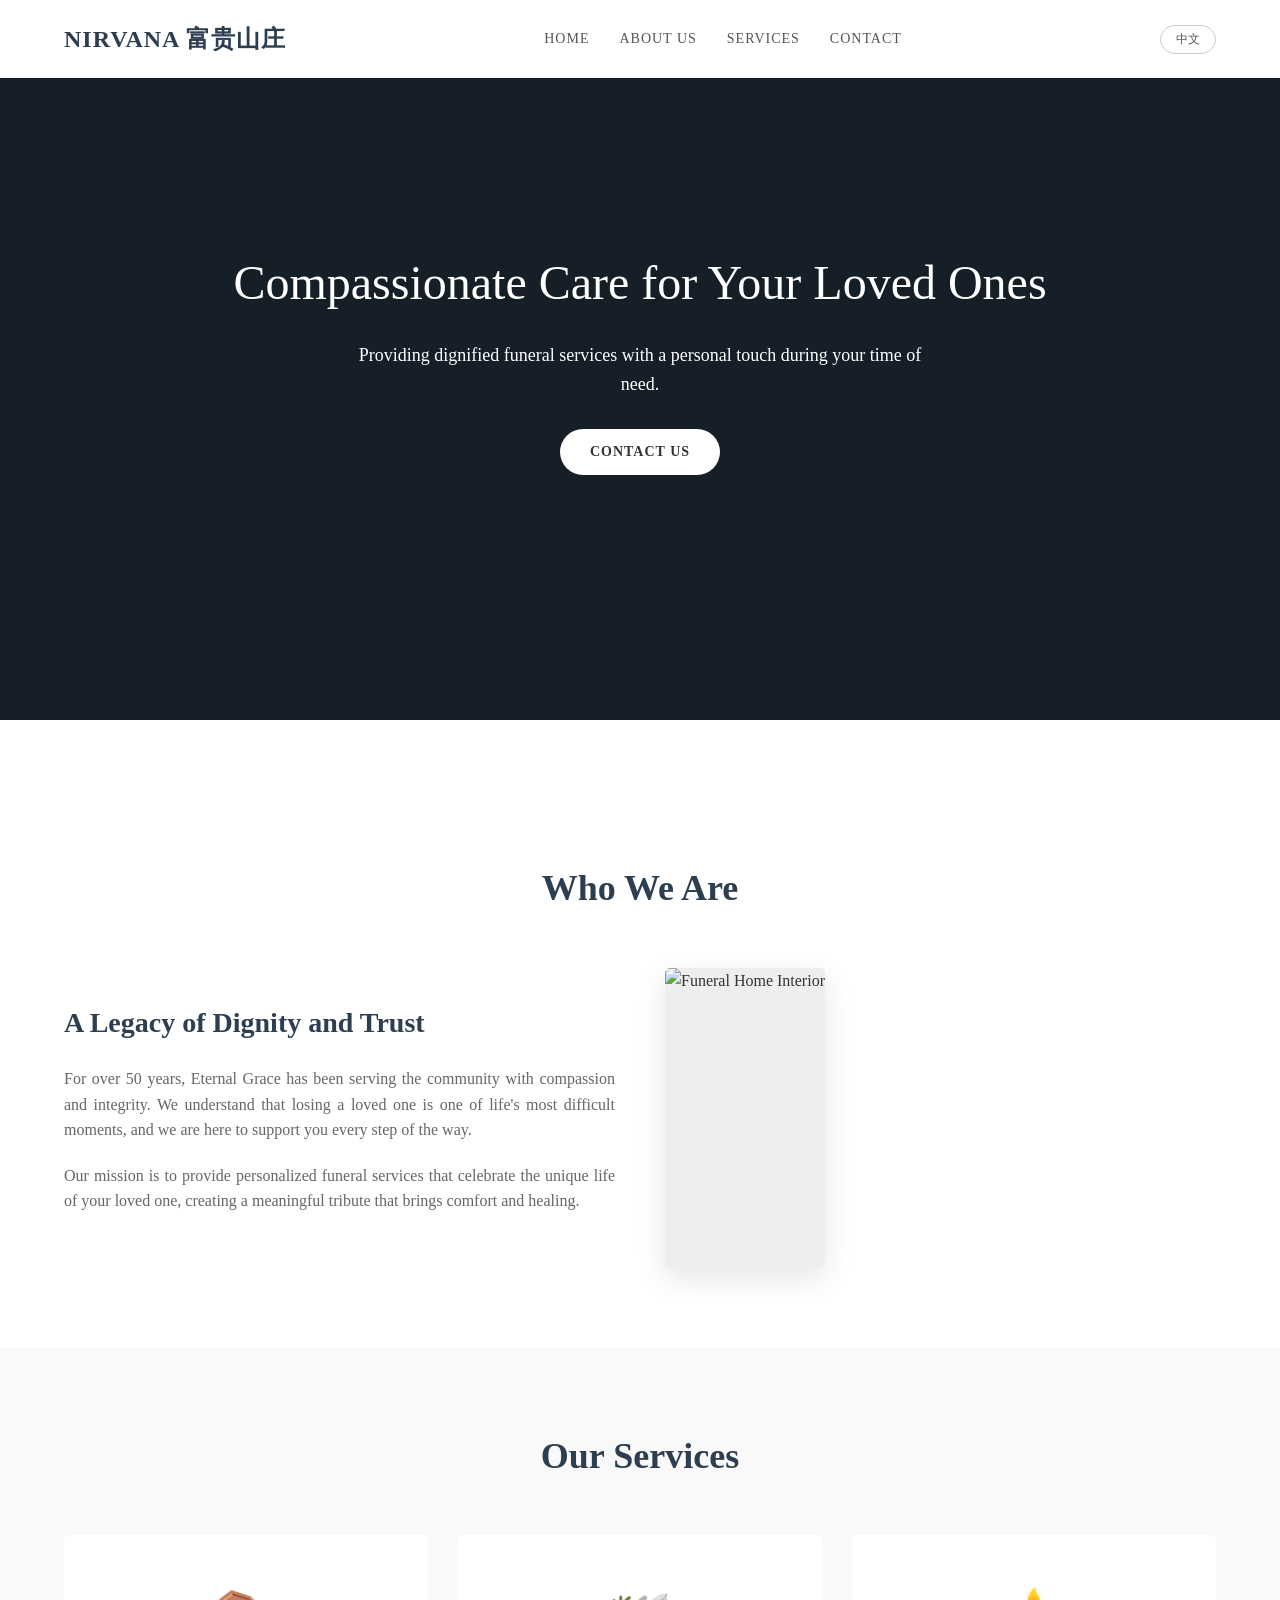
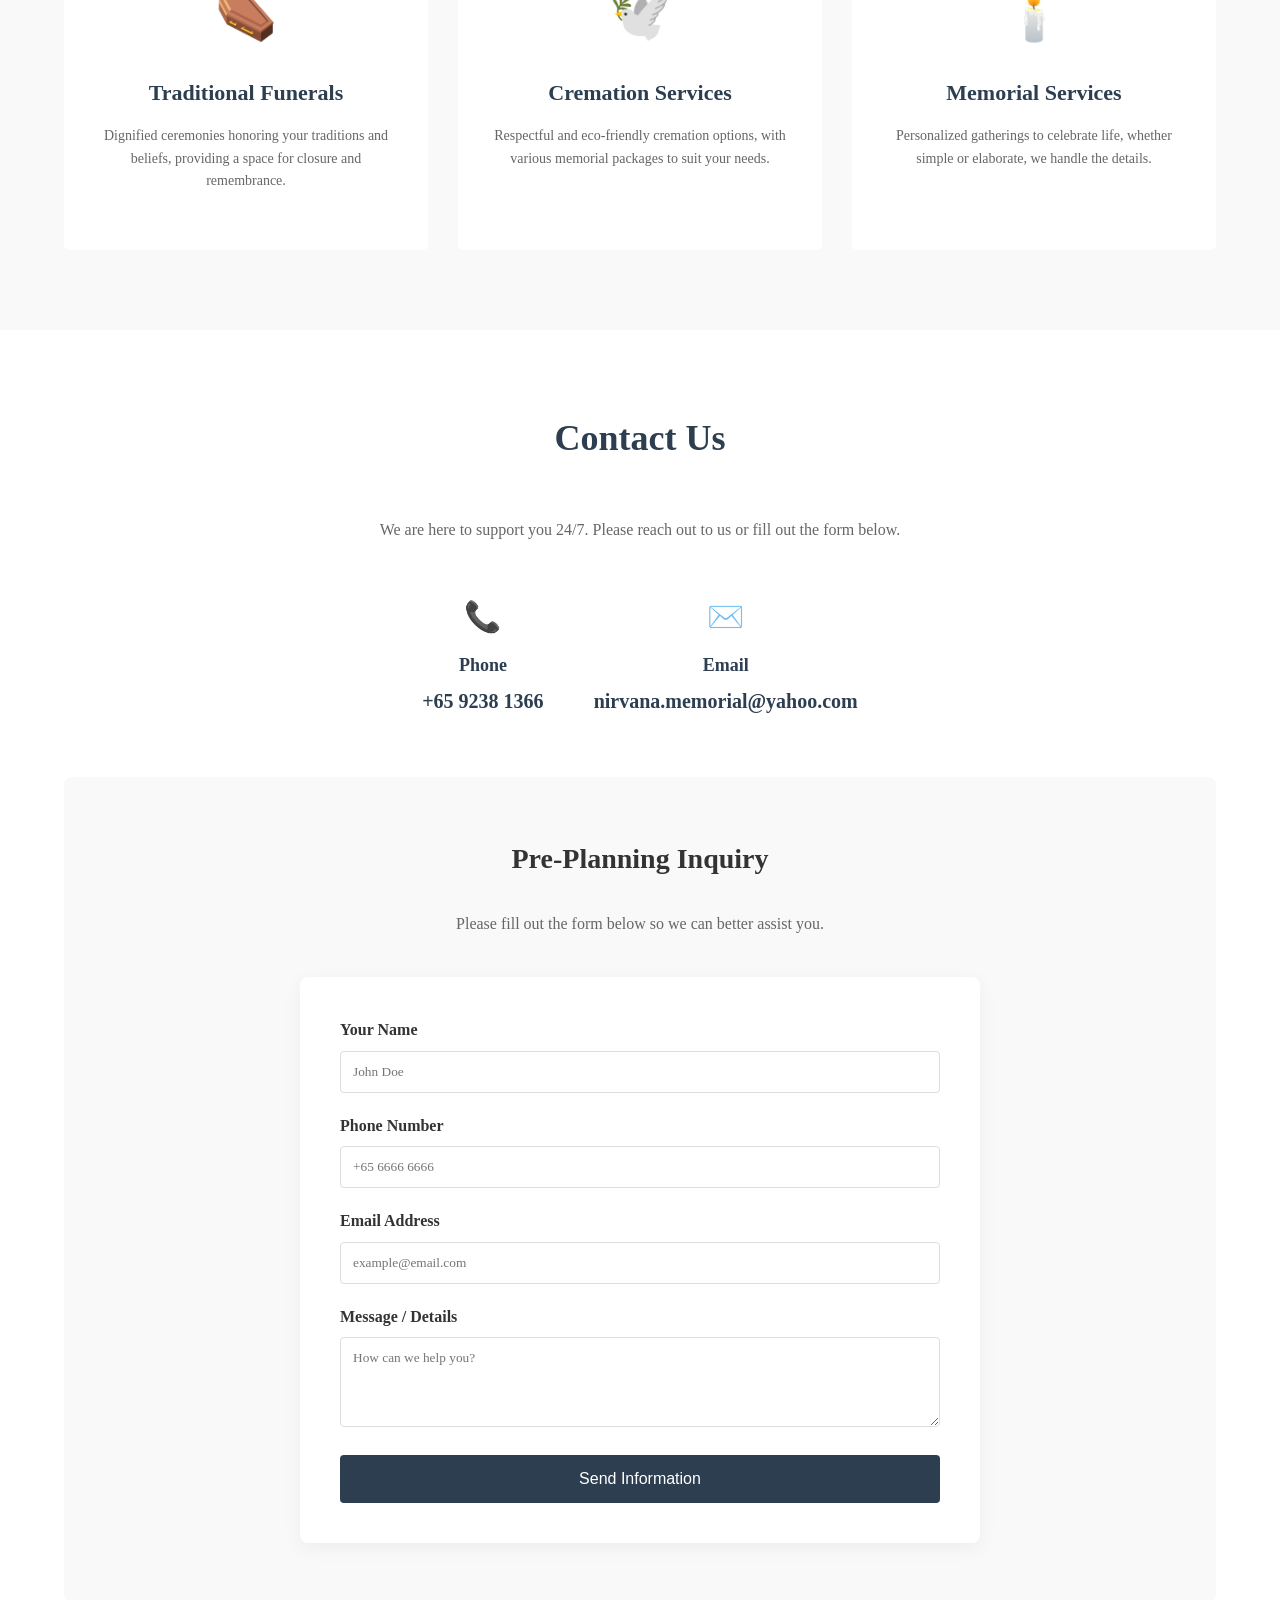
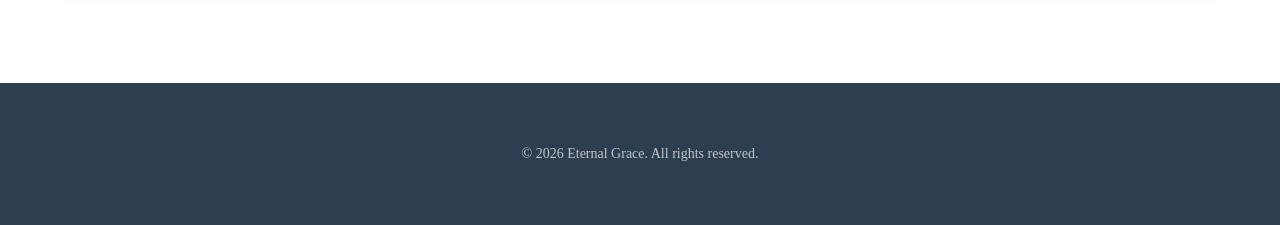
==== index.html @ f863d0ff "Update index.html" ====
<!DOCTYPE html>
<html lang="en">
<head>
    <meta charset="UTF-8">
    <meta name="viewport" content="width=device-width, initial-scale=1.0">
    <title>NIRVANA | 富贵山庄</title>
    <style>
        /* --- 1. 基础设置 --- */
        :root {
            --primary-color: #2c3e50;
            --accent-color: #c0a080;
            --light-bg: #f9f9f9;
        }
        body {
            font-family: 'Georgia', serif;
            margin: 0;
            padding: 0;
            background: #fff;
            color: #333;
            line-height: 1.6;
        }
        .container {
            width: 90%;
            max-width: 1200px;
            margin: 0 auto;
        }
        a { text-decoration: none; color: inherit; transition: 0.3s; }
        ul { list-style: none; padding: 0; }
        h1, h2, h3 { font-family: 'Playfair Display', serif; margin-top: 0; }
        
        /* --- 2. 头部与导航 --- */
        .header {
            background: #fff;
            padding: 20px 0;
            position: fixed;
            width: 100%;
            top: 0;
            z-index: 1000;
            box-shadow: 0 2px 10px rgba(0,0,0,0.05);
        }
        .header-container {
            display: flex;
            justify-content: space-between;
            align-items: center;
        }
        .logo {
            font-size: 24px;
            font-weight: bold;
            color: var(--primary-color);
            font-family: 'Playfair Display', serif;
            letter-spacing: 1px;
        }
        .nav {
            display: flex;
            gap: 30px;
        }
        .nav a {
            font-size: 14px;
            text-transform: uppercase;
            letter-spacing: 1px;
            color: #555;
        }
        .nav a:hover { color: var(--accent-color); }

        /* 语言切换按钮样式 */
        #lang-toggle {
            background: transparent;
            border: 1px solid #ccc;
            padding: 5px 15px;
            border-radius: 20px;
            font-size: 12px;
            cursor: pointer;
            color: #555;
            transition: all 0.3s;
        }
        #lang-toggle:hover {
            background: var(--primary-color);
            color: #fff;
            border-color: var(--primary-color);
        }

        /* --- 3. 英雄区域 (首屏大图) --- */
        .hero {
            height: 80vh;
            background-color: #2c3e50; 
            background-image: linear-gradient(rgba(0,0,0,0.5), rgba(0,0,0,0.5)), url('https://images.unsplash.com/photo-1447752875215-b2761acb3c5d?auto=format&fit=crop&q=80&w=1920');
            background-size: cover;
            background-position: center;
            background-repeat: no-repeat;
            display: flex;
            align-items: center;
            justify-content: center;
            text-align: center;
            color: #fff;
            margin-bottom: 60px;
        }
        .hero h1 { font-size: 48px; margin-bottom: 20px; font-weight: 400; color: #fff; }
        .hero p { font-size: 18px; margin-bottom: 30px; font-weight: 300; max-width: 600px; margin-left: auto; margin-right: auto; }
        .btn {
            background: #fff;
            color: #333;
            padding: 12px 30px;
            border-radius: 30px;
            font-size: 14px;
            text-transform: uppercase;
            letter-spacing: 1px;
            font-weight: bold;
            display: inline-block;
        }
        .btn:hover { background: var(--accent-color); color: #fff; }

        /* --- 4. 通用板块 --- */
        .section { padding: 80px 0; }
        .section-title {
            text-align: center;
            font-size: 36px;
            margin-bottom: 50px;
            color: var(--primary-color);
        }
        .section-desc {
            text-align: center;
            max-width: 700px;
            margin: 0 auto 50px;
            color: #666;
        }

        /* --- 5. 关于我们 --- */
        .about-grid {
            display: grid;
            grid-template-columns: 1fr 1fr;
            gap: 50px;
            align-items: center;
        }
        .about-text h3 { font-size: 28px; margin-bottom: 20px; color: var(--primary-color); }
        .about-text p { margin-bottom: 20px; color: #666; text-align: justify; }
        .about-img img {
            width: 100%;
            border-radius: 5px;
            box-shadow: 0 10px 30px rgba(0,0,0,0.1);
            background-color: #eee;
            min-height: 300px;
            object-fit: cover;
        }

        /* --- 6. 服务板块 --- */
        .services { background: var(--light-bg); }
        .services-grid {
            display: grid;
            grid-template-columns: repeat(auto-fit, minmax(300px, 1fr));
            gap: 30px;
        }
        .service-card {
            background: #fff;
            padding: 40px 30px;
            border-radius: 5px;
            text-align: center;
            transition: transform 0.3s, box-shadow 0.3s;
            border-bottom: 3px solid transparent;
        }
        .service-card:hover {
            transform: translateY(-10px);
            box-shadow: 0 15px 30px rgba(0,0,0,0.1);
            border-bottom: 3px solid var(--accent-color);
        }
        .service-icon { font-size: 50px; margin-bottom: 20px; display: block; }
        .service-card h3 { font-size: 22px; margin-bottom: 15px; color: var(--primary-color); }
        .service-card p { color: #666; font-size: 14px; }

        /* --- 7. 联系与表单 --- */
        .contact-info-grid {
            display: flex;
            justify-content: center;
            gap: 50px;
            flex-wrap: wrap;
            margin-bottom: 60px;
        }
        .contact-item { text-align: center; }
        .contact-item span { font-size: 30px; display: block; margin-bottom: 10px; }
        .contact-item h3 { font-size: 18px; margin-bottom: 5px; color: var(--primary-color); }
        .contact-item a { font-size: 20px; color: var(--primary-color); font-weight: bold; text-decoration: none; }
        .contact-item a:hover { color: var(--accent-color); }

        .form-container {
            max-width: 600px;
            margin: 0 auto;
            background: #fff;
            padding: 40px;
            border-radius: 8px;
            box-shadow: 0 5px 20px rgba(0,0,0,0.05);
        }
        .form-group { margin-bottom: 20px; }
        .form-group label { display: block; margin-bottom: 8px; font-weight: bold; color: #333; }
        .form-group input, .form-group textarea {
            width: 100%;
            padding: 12px;
            border: 1px solid #ddd;
            border-radius: 4px;
            box-sizing: border-box;
            font-family: inherit;
        }
        .submit-btn {
            width: 100%;
            padding: 15px;
            background: var(--primary-color);
            color: #fff;
            border: none;
            border-radius: 4px;
            font-size: 16px;
            cursor: pointer;
            transition: 0.3s;
        }
        .submit-btn:hover { background: var(--accent-color); }

        /* --- 8. 页脚 --- */
        .footer {
            background: var(--primary-color);
            color: #fff;
            padding: 60px 0;
            text-align: center;
        }
        .footer p { margin: 0; opacity: 0.7; font-size: 14px; }
        
        /* 响应式 */
        @media (max-width: 768px) {
            .about-grid { grid-template-columns: 1fr; }
            .hero h1 { font-size: 32px; }
            .nav { display: none; }
        }
    </style>
</head>
<body>

    <!-- 1. 头部导航 -->
    <header class="header">
        <div class="container header-container">
            <a href="#" class="logo">NIRVANA 富贵山庄</a>
            <nav class="nav">
                <a href="#" data-i18n="nav_home">Home</a>
                <a href="#about" data-i18n="nav_about">About Us</a>
                <a href="#services" data-i18n="nav_services">Services</a>
                <a href="#contact" data-i18n="nav_contact">Contact</a>
            </nav>
            <button id="lang-toggle">中文</button>
        </div>
    </header>

    <!-- 2. 首屏大图 -->
    <section class="hero">
        <div class="container">
            <h1 data-i18n="hero_title">Compassionate Care for Your Loved Ones</h1>
            <p data-i18n="hero_desc">Providing dignified funeral services with a personal touch during your time of need.</p>
            <a href="#contact" class="btn" data-i18n="hero_btn">Contact Us</a>
        </div>
    </section>

    <!-- 3. 关于我们 -->
    <section id="about" class="section">
        <div class="container">
            <h2 class="section-title" data-i18n="about_title">Who We Are</h2>
            <div class="about-grid">
                <div class="about-text">
                    <h3 data-i18n="about_subtitle">A Legacy of Dignity and Trust</h3>
                    <p data-i18n="about_p1">For over 50 years, Eternal Grace has been serving the community with compassion and integrity. We understand that losing a loved one is one of life's most difficult moments, and we are here to support you every step of the way.</p>
                    <p data-i18n="about_p2">Our mission is to provide personalized funeral services that celebrate the unique life of your loved one, creating a meaningful tribute that brings comfort and healing.</p>
                </div>
                <div class="about-img">
                    <img src="https://images.unsplash.com/photo-1516455590571-18256e5bb9ff?auto=format&fit=crop&q=80&w=800" alt="Funeral Home Interior">
                </div>
            </div>
        </div>
    </section>

    <!-- 4. 服务板块 -->
    <section id="services" class="section services">
        <div class="container">
            <h2 class="section-title" data-i18n="services_title">Our Services</h2>
            <div class="services-grid">
                <div class="service-card">
                    <span class="service-icon">⚰️</span>
                    <h3 data-i18n="serv1_title">Traditional Funerals</h3>
                    <p data-i18n="serv1_desc">Dignified ceremonies honoring your traditions and beliefs, providing a space for closure and remembrance.</p>
                </div>
                <div class="service-card">
                    <span class="service-icon">🕊️</span>
                    <h3 data-i18n="serv2_title">Cremation Services</h3>
                    <p data-i18n="serv2_desc">Respectful and eco-friendly cremation options, with various memorial packages to suit your needs.</p>
                </div>
                <div class="service-card">
                    <span class="service-icon">🕯️</span>
                    <h3 data-i18n="serv3_title">Memorial Services</h3>
                    <p data-i18n="serv3_desc">Personalized gatherings to celebrate life, whether simple or elaborate, we handle the details.</p>
                </div>
            </div>
        </div>
    </section>

    <!-- 5. 联系我们与表单 -->
    <section id="contact" class="section">
        <div class="container">
            <h2 class="section-title" data-i18n="contact_title">Contact Us</h2>
            <p class="section-desc" data-i18n="contact_desc">We are here to support you 24/7. Please reach out to us or fill out the form below.</p>
            
            <!-- 联系方式 -->
            <div class="contact-info-grid">
                <div class="contact-item">
                    <span>📞</span>
                    <h3 data-i18n="info_phone_title">Phone</h3>
                    <a href="tel:+65 9238 1366">+65 9238 1366</a>
                </div>
                <div class="contact-item">
                    <span>✉️</span>
                    <h3 data-i18n="info_email_title">Email</h3>
                    <a href="mailto:nirvana.memorial@yahoo.com">nirvana.memorial@yahoo.com</a>
                </div>
            </div>

            <!-- 资料填写表单 -->
            <div style="background: var(--light-bg); padding: 60px 0; border-radius: 8px; margin-top: 40px;">
                <h3 style="text-align: center; margin-bottom: 30px; font-size: 28px;" data-i18n="form_title">Pre-Planning Inquiry</h3>
                <p style="text-align: center; margin-bottom: 40px; color: #666;" data-i18n="form_desc">Please fill out the form below so we can better assist you.</p>
                
                <form action="mailto:contact@eternalgrace.com" method="post" enctype="text/plain" class="form-container">
                    <div class="form-group">
                        <label data-i18n="form_name">Your Name</label>
                        <input type="text" name="Name" required placeholder="John Doe">
                    </div>
                    <div class="form-group">
                        <label data-i18n="form_phone">Phone Number</label>
                        <input type="tel" name="Phone" required placeholder="+65 6666 6666">
                    </div>
                    <div class="form-group">
                        <label data-i18n="form_email">Email Address</label>
                        <input type="email" name="Email" required placeholder="example@email.com">
                    </div>
                    <div class="form-group">
                        <label data-i18n="form_message">Message / Details</label>
                        <textarea name="Message" rows="4" placeholder="How can we help you?"></textarea>
                    </div>
                    <button type="submit" class="submit-btn" data-i18n="form_submit">Send Information</button>
                </form>
            </div>
        </div>
    </section>

    <!-- 6. 页脚 -->
    <footer class="footer">
        <div class="container">
            <p data-i18n="footer_copy">&copy; 2026 Eternal Grace. All rights reserved.</p>
        </div>
    </footer>

    <!-- 7. 翻译逻辑脚本 -->
    <script>
        // 1. 定义翻译字典
        const translations = {
            en: {
                nav_home: "Home",
                nav_about: "About Us",
                nav_services: "Services",
                nav_contact: "Contact",
                hero_title: "Compassionate Care for Your Loved Ones",
                hero_desc: "Providing dignified funeral services with a personal touch during your time of need.",
                hero_btn: "Contact Us",
                about_title: "Who We Are",
                about_subtitle: "A Legacy of Dignity and Trust",
                about_p1: "At Nirvana, we believe that every life tells a story. Established with a vision to redefine the industry, we are dedicated to providing a sanctuary of peace and professionalism during life's most significant moments.",
                about_p2: "Our mission is to provide personalized funeral services that celebrate the unique life of your loved one, creating a meaningful tribute that brings comfort and healing.",
                services_title: "Our Services",
                serv1_title: "Traditional Funerals",
                serv1_desc: "Dignified ceremonies honoring your traditions and beliefs, providing a space for closure and remembrance.",
                serv2_title: "Cremation Services",
                serv2_desc: "Respectful and eco-friendly cremation options, with various memorial packages to suit your needs.",
                serv3_title: "Memorial Services",
                serv3_desc: "Personalized gatherings to celebrate life, whether simple or elaborate, we handle the details.",
                contact_title: "Contact:Wendy Chen",
                contact_desc: "We are here to support you 24/7. Please reach out to us or fill out the form below.",
                info_phone_title: "Phone",
                info_email_title: "Email",
                form_title: "For details, contact nirvana for immediate assistance",
                form_desc: "Please fill out the form below so we can better assist you.",
                form_name: "Your Name",
                form_phone: "Phone Number",
                form_email: "Email Address",
                form_message: "Message / Details",
                form_submit: "Send Information",
                footer_copy: "© 2026 Eternal Grace. All rights reserved."
            },
            zh: {
                nav_home: "首页",
                nav_about: "关于我们",
                nav_services: "服务项目",
                nav_contact: "联系我们",
                hero_title: "为您挚爱的家人提供关怀",
                hero_desc: "在您艰难的时刻，我们要用充满人情味的尊严服务陪伴您。",
                hero_btn: "联系我们",
                about_title: "我们是谁",
                about_subtitle: "尊严与信任的传承",
                about_subtitle: "致敬回忆，传承永恒",
                about_p1: "在 Nirvana，我们相信每一个生命都在讲述一个故事。我们以重塑行业为愿景，致力于在人生最重要的时刻，为您提供一片宁静与专业的港湾。",
                about_p2: "我们的使命是提供个性化的殡葬服务，以此纪念您亲人独特的一生，创造带来安慰和治愈的有意义的 tribute。",
                services_title: "服务项目",
                serv1_title: "传统葬礼",
                serv1_desc: "尊重您的传统和信仰的庄严仪式，为缅怀和告别提供空间。",
                serv2_title: "火化服务",
                serv2_desc: "尊重且环保的火化选项，提供多种纪念套餐以满足您的需求。",
                serv3_title: "追悼会",
                serv3_desc: "个性化的聚会以庆祝生命，无论简单还是隆重，我们要处理所有细节。",
                contact_title: "联系人:Wendy Chen",
                contact_desc: "我们全天候为您提供支持。请通过电话或邮箱与我们联系，或填写下方表格。",
                info_phone_title: "电话",
                info_email_title: "邮箱",
                form_title: "详情请咨询,以便能及时帮助到您",
                form_desc: "请填写下方表格，以便我们更好地为您提供服务。",
                form_name: "您的姓名",
                form_phone: "联系电话",
                form_email: "电子邮箱",
                form_message: "留言 / 详细需求",
                form_submit: "发送信息",
                footer_copy: "© 2026 Eternal Grace 版权所有。"
            }
        };

        // 3. 切换语言的功能逻辑
        let currentLang = 'en'; // 默认是英文

        // 【修复1】这里补上了获取按钮的代码，否则下面找不到 langToggleBtn
        const langToggleBtn = document.getElementById('lang-toggle');

        langToggleBtn.addEventListener('click', () => {
            // 切换状态：如果是英文就变中文，反之亦然
            currentLang = currentLang === 'en' ? 'zh' : 'en';

            // 更新按钮上的文字
            langToggleBtn.textContent = currentLang === 'en' ? '中文' : 'English';

            // 【修复2】找到页面上所有带有 data-i18n 属性的元素
            document.querySelectorAll('[data-i18n]').forEach(element => {
                const key = element.getAttribute('data-i18n');

                // 【关键修复】这里你漏掉了：根据 key 去字典里找对应的文字并替换
                if (translations[currentLang][key]) {
                    element.textContent = translations[currentLang][key]; // 【修复3】这里把中文分号改成了英文分号
                }
            }); // 结束 forEach
        }); // 结束 addEventListener
    </script>
</body>
</html>
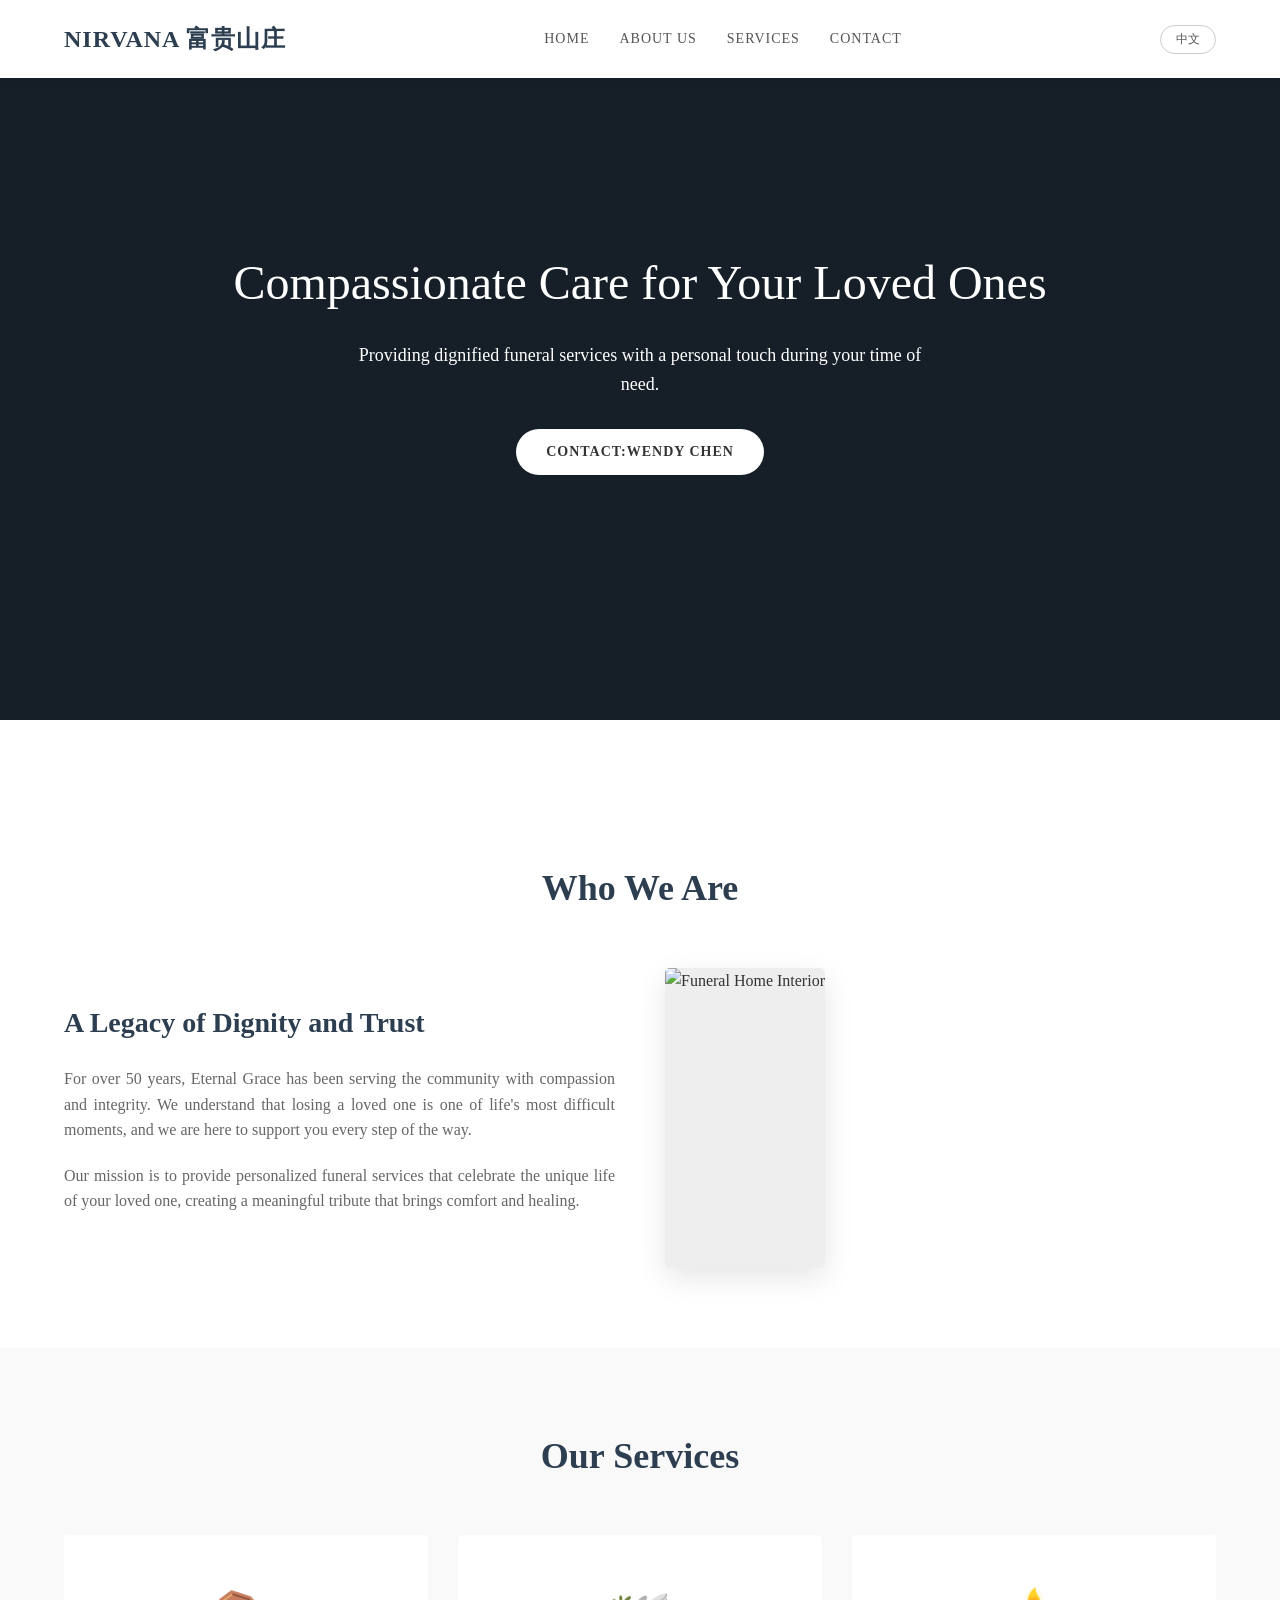
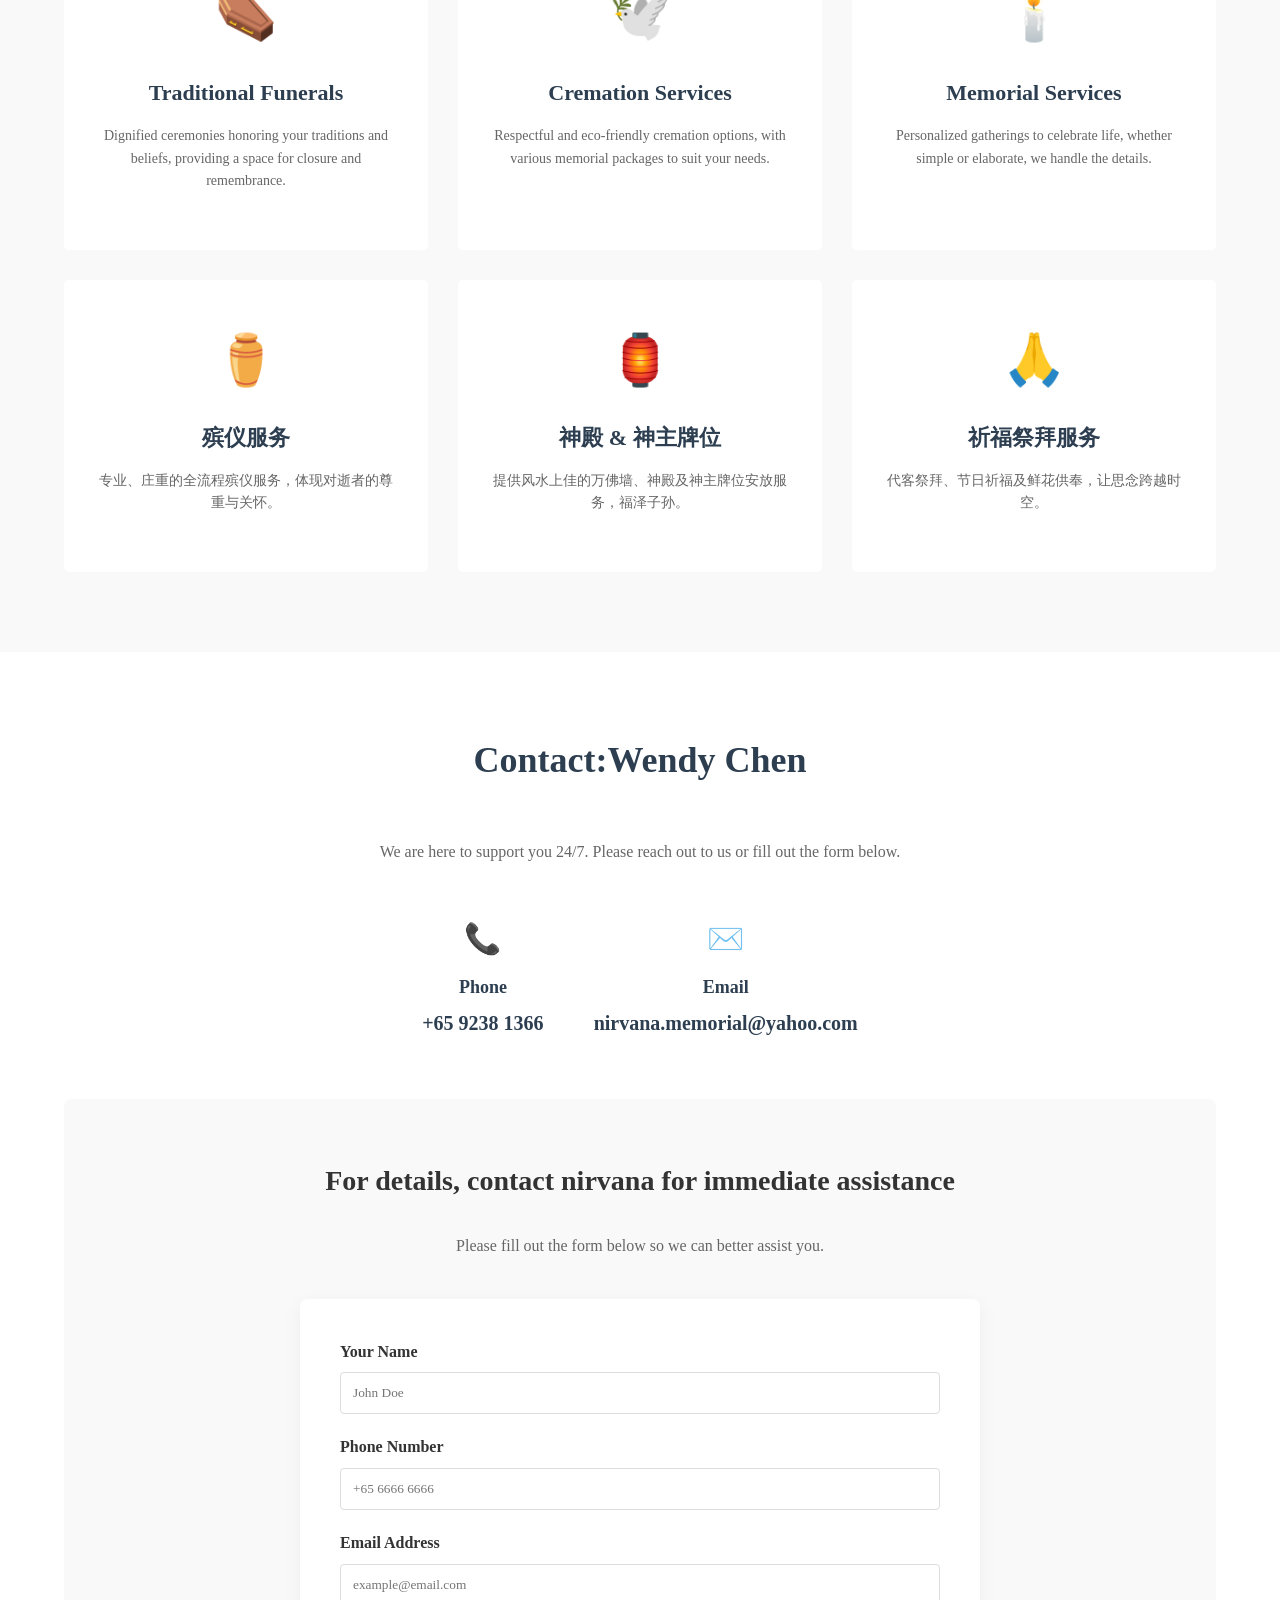
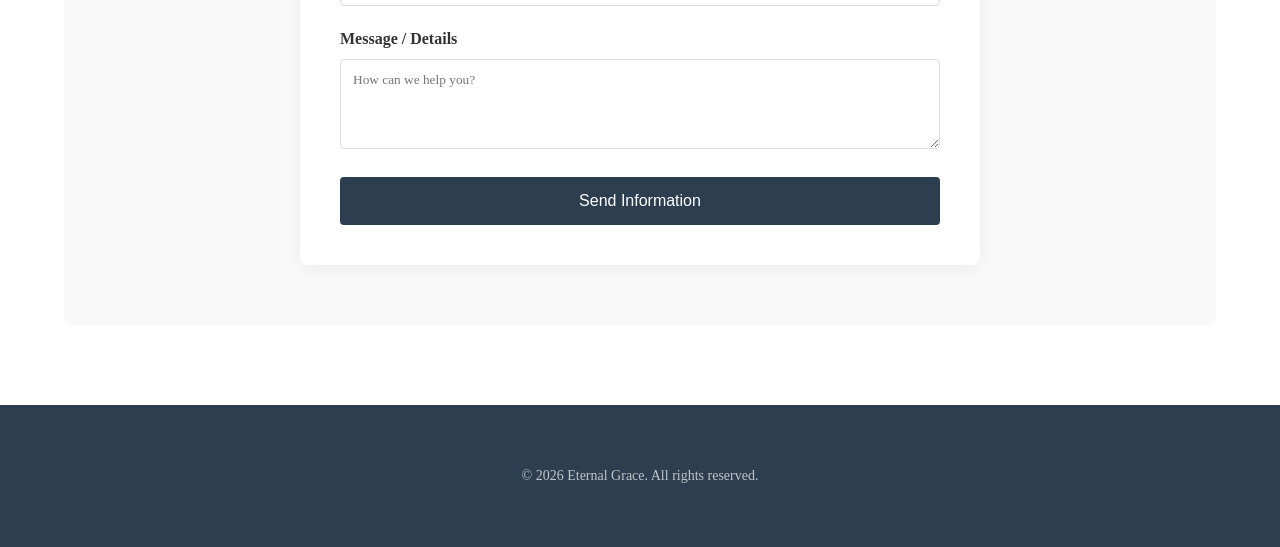
==== commit 560f31a3: "Update index.html" ====
--- a/index.html
+++ b/index.html
@@ -249,7 +249,7 @@
         <div class="container">
             <h1 data-i18n="hero_title">Compassionate Care for Your Loved Ones</h1>
             <p data-i18n="hero_desc">Providing dignified funeral services with a personal touch during your time of need.</p>
-            <a href="#contact" class="btn" data-i18n="hero_btn">Contact Us</a>
+            <a href="#contact" class="btn" data-i18n="hero_btn">Contact:Wendy Chen</a>
         </div>
     </section>
 
@@ -270,34 +270,63 @@
         </div>
     </section>
 
-    <!-- 4. 服务板块 -->
+        <!-- 4. 服务板块 -->
     <section id="services" class="section services">
         <div class="container">
             <h2 class="section-title" data-i18n="services_title">Our Services</h2>
+
             <div class="services-grid">
+
+                <!-- 原有卡片 1 -->
                 <div class="service-card">
                     <span class="service-icon">⚰️</span>
                     <h3 data-i18n="serv1_title">Traditional Funerals</h3>
                     <p data-i18n="serv1_desc">Dignified ceremonies honoring your traditions and beliefs, providing a space for closure and remembrance.</p>
                 </div>
+
+                <!-- 原有卡片 2 -->
                 <div class="service-card">
                     <span class="service-icon">🕊️</span>
                     <h3 data-i18n="serv2_title">Cremation Services</h3>
                     <p data-i18n="serv2_desc">Respectful and eco-friendly cremation options, with various memorial packages to suit your needs.</p>
                 </div>
+
+                <!-- 原有卡片 3 -->
                 <div class="service-card">
                     <span class="service-icon">🕯️</span>
                     <h3 data-i18n="serv3_title">Memorial Services</h3>
                     <p data-i18n="serv3_desc">Personalized gatherings to celebrate life, whether simple or elaborate, we handle the details.</p>
                 </div>
-            </div>
-        </div>
+
+                <!-- 新增卡片 4：殡仪服务 -->
+                <div class="service-card">
+                    <span class="service-icon">⚱️</span>
+                    <h3 data-i18n="serv4_title">殡仪服务</h3>
+                    <p data-i18n="serv4_desc">专业、庄重的全流程殡仪服务，体现对逝者的尊重与关怀。</p>
+                </div>
+
+                <!-- 新增卡片 5：神殿 & 神主牌位 -->
+                <div class="service-card">
+                    <span class="service-icon">🏮</span>
+                    <h3 data-i18n="serv5_title">神殿 & 神主牌位</h3>
+                    <p data-i18n="serv5_desc">提供风水上佳的万佛墙、神殿及神主牌位安放服务，福泽子孙。</p>
+                </div>
+
+                <!-- 新增卡片 6：祈福祭拜服务 -->
+                <div class="service-card">
+                    <span class="service-icon">🙏</span>
+                    <h3 data-i18n="serv6_title">祈福祭拜服务</h3>
+                    <p data-i18n="serv6_desc">代客祭拜、节日祈福及鲜花供奉，让思念跨越时空。</p>
+                </div>
+
+            </div> <!-- 结束 services-grid -->
+        </div> <!-- 结束 container -->
     </section>
 
     <!-- 5. 联系我们与表单 -->
     <section id="contact" class="section">
         <div class="container">
-            <h2 class="section-title" data-i18n="contact_title">Contact Us</h2>
+            <h2 class="section-title" data-i18n="contact_title">Contact:Wendy Chen</h2>
             <p class="section-desc" data-i18n="contact_desc">We are here to support you 24/7. Please reach out to us or fill out the form below.</p>
             
             <!-- 联系方式 -->
@@ -316,7 +345,7 @@
 
             <!-- 资料填写表单 -->
             <div style="background: var(--light-bg); padding: 60px 0; border-radius: 8px; margin-top: 40px;">
-                <h3 style="text-align: center; margin-bottom: 30px; font-size: 28px;" data-i18n="form_title">Pre-Planning Inquiry</h3>
+                <h3 style="text-align: center; margin-bottom: 30px; font-size: 28px;" data-i18n="form_title">For details, contact nirvana for immediate assistance</h3>
                 <p style="text-align: center; margin-bottom: 40px; color: #666;" data-i18n="form_desc">Please fill out the form below so we can better assist you.</p>
                 
                 <form action="mailto:contact@eternalgrace.com" method="post" enctype="text/plain" class="form-container">
@@ -360,7 +389,7 @@
                 nav_contact: "Contact",
                 hero_title: "Compassionate Care for Your Loved Ones",
                 hero_desc: "Providing dignified funeral services with a personal touch during your time of need.",
-                hero_btn: "Contact Us",
+                hero_btn: "Contact:Wendy Chen",
                 about_title: "Who We Are",
                 about_subtitle: "A Legacy of Dignity and Trust",
                 about_p1: "At Nirvana, we believe that every life tells a story. Established with a vision to redefine the industry, we are dedicated to providing a sanctuary of peace and professionalism during life's most significant moments.",
@@ -372,6 +401,12 @@
                 serv2_desc: "Respectful and eco-friendly cremation options, with various memorial packages to suit your needs.",
                 serv3_title: "Memorial Services",
                 serv3_desc: "Personalized gatherings to celebrate life, whether simple or elaborate, we handle the details.",
+                serv4_title: "Funeral Services",
+                serv4_desc: "Professional, dignified full-process services honoring the deceased with care.",
+                serv5_title: "Shrine & Ancestral Tablets",
+                serv5_desc: "Premium niche and shrine placement services with excellent Feng Shui for blessings.",
+                serv6_title: "Prayer & Worship",
+                serv6_desc: "Proxy worship, holiday prayers, and flower offerings to bridge the gap of time and space.",
                 contact_title: "Contact:Wendy Chen",
                 contact_desc: "We are here to support you 24/7. Please reach out to us or fill out the form below.",
                 info_phone_title: "Phone",
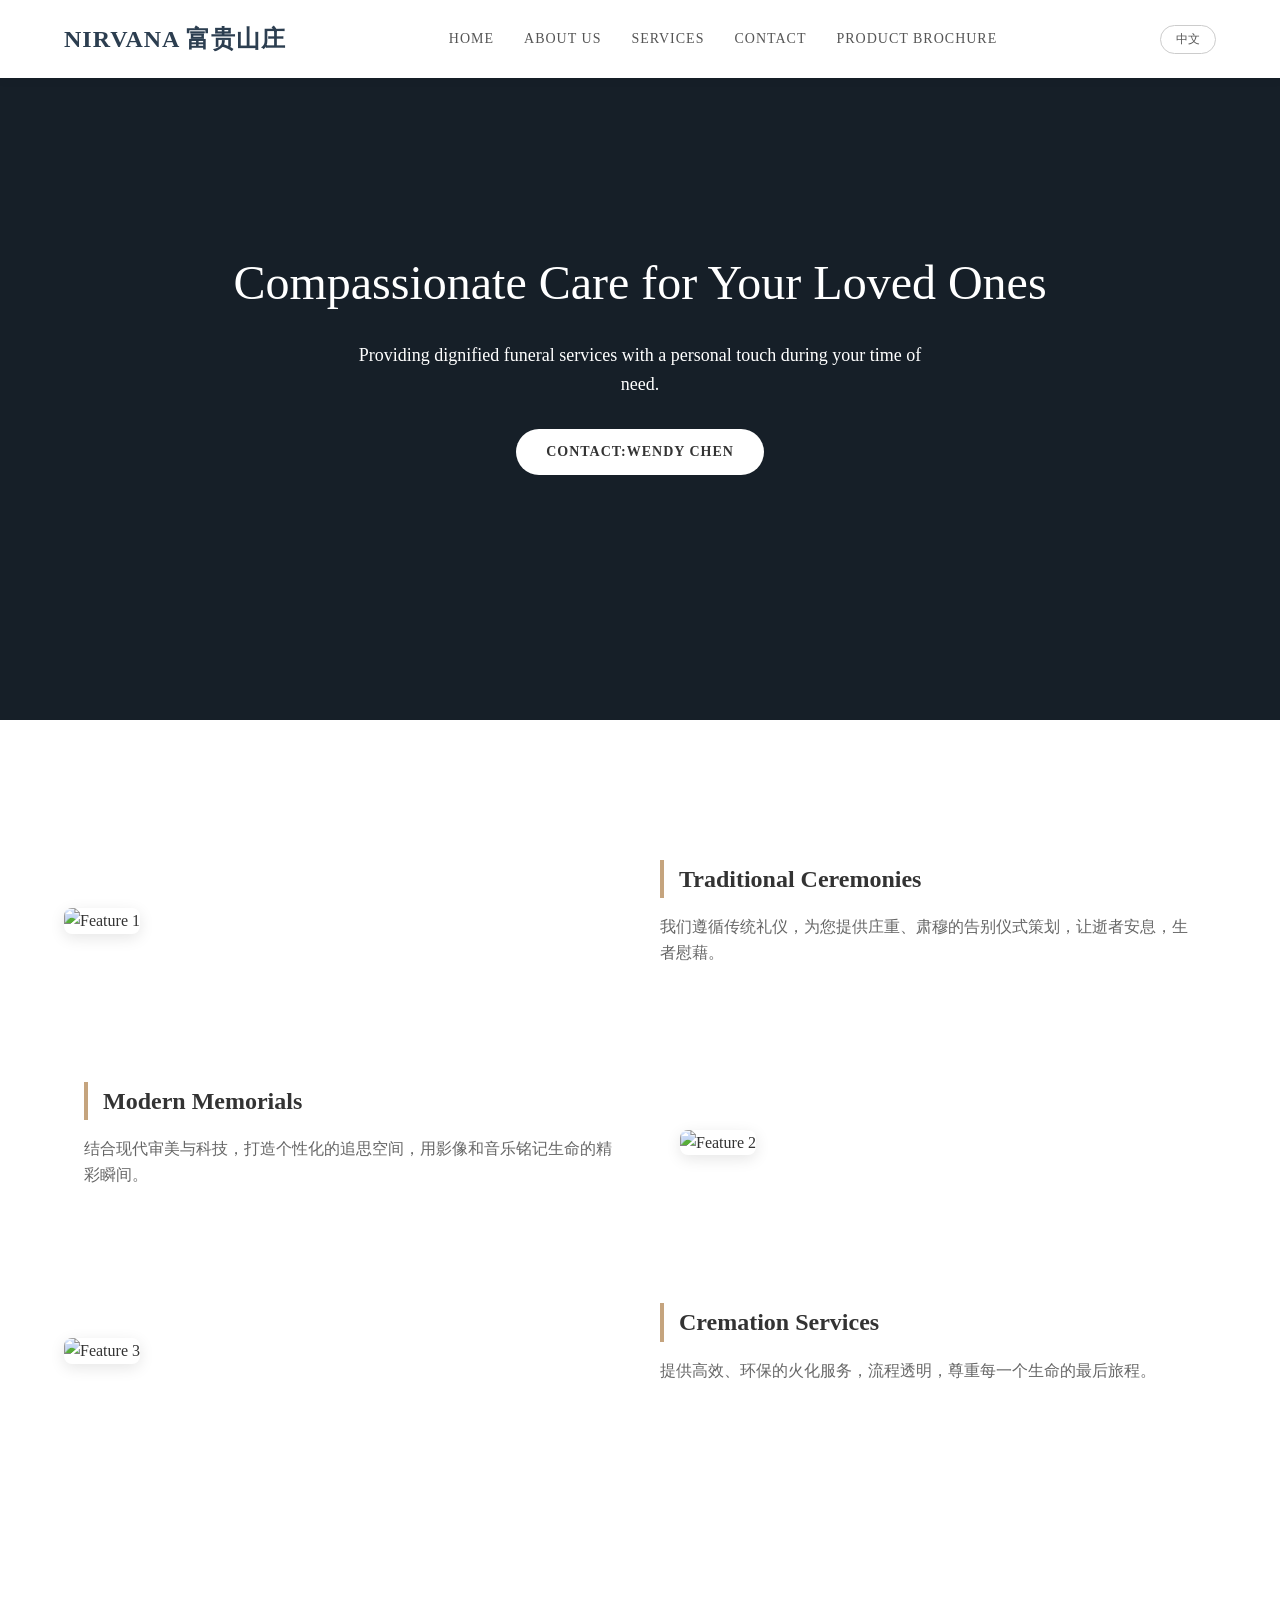
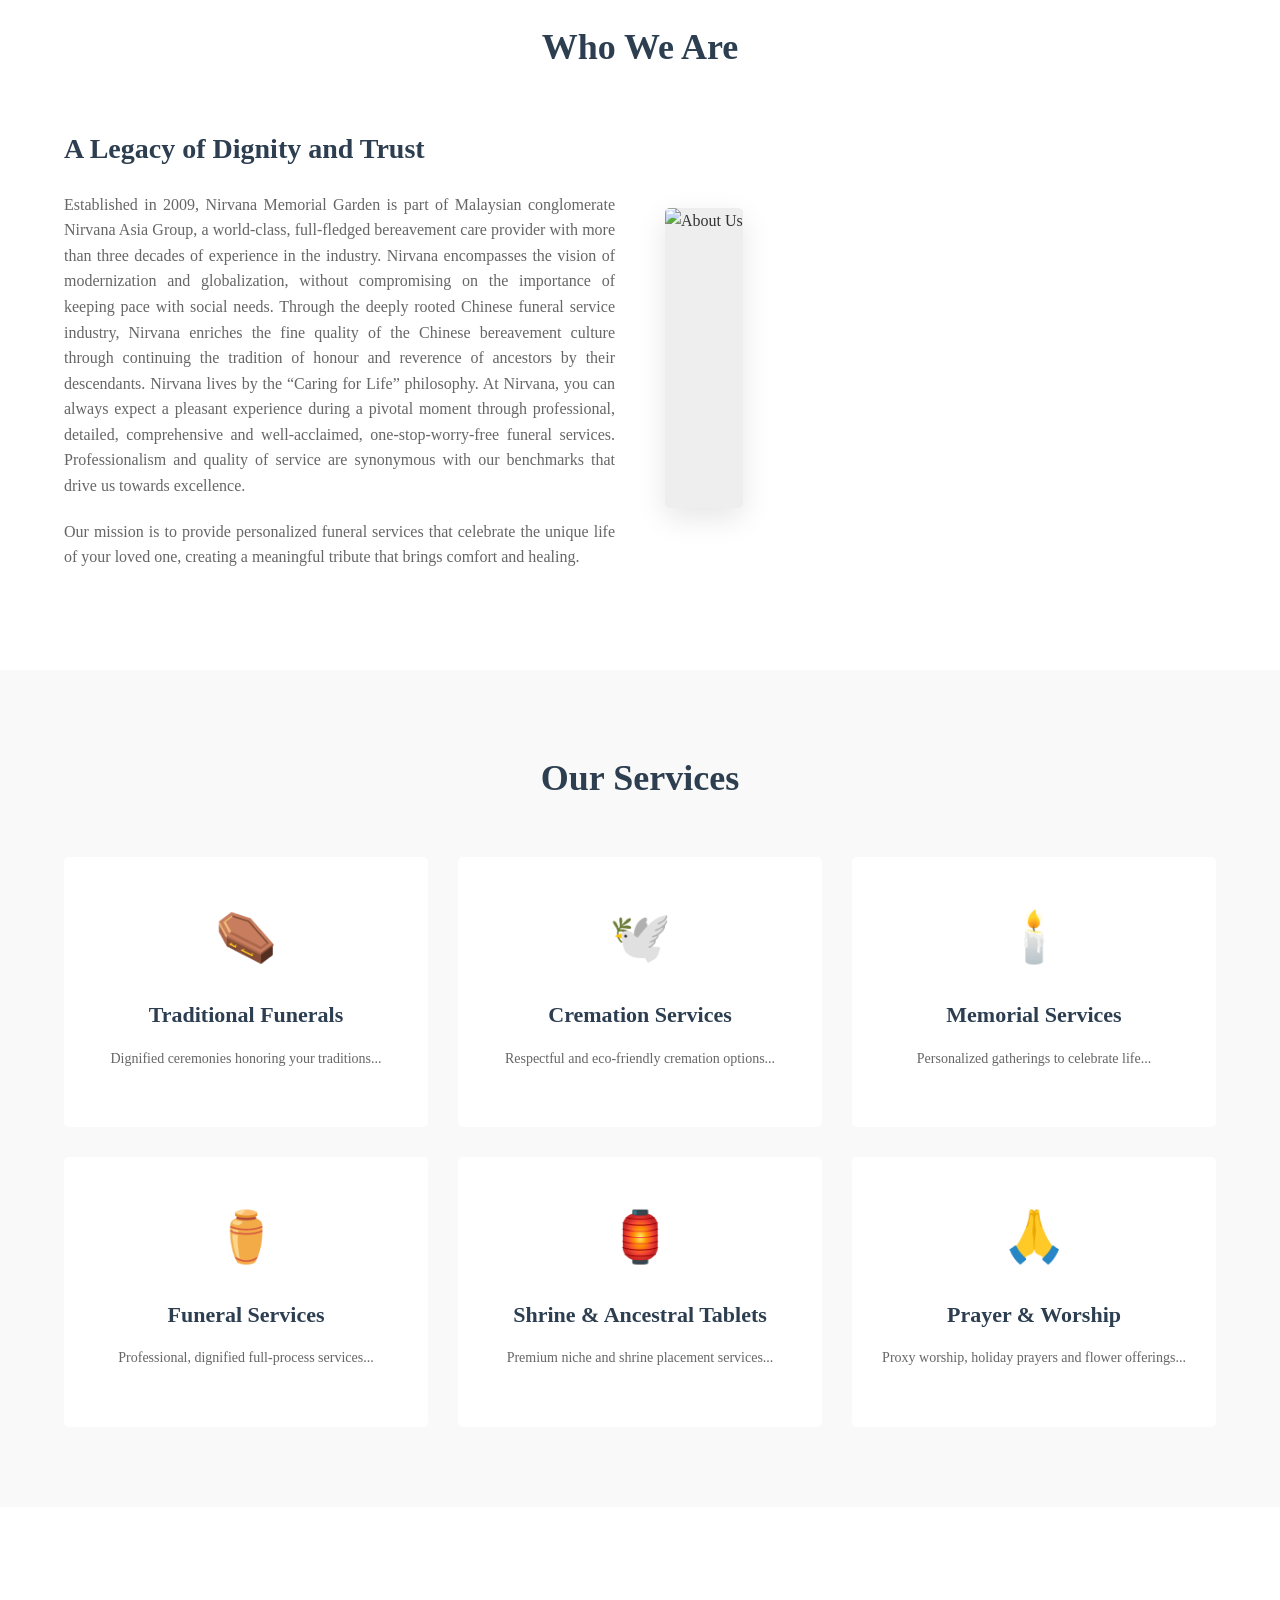
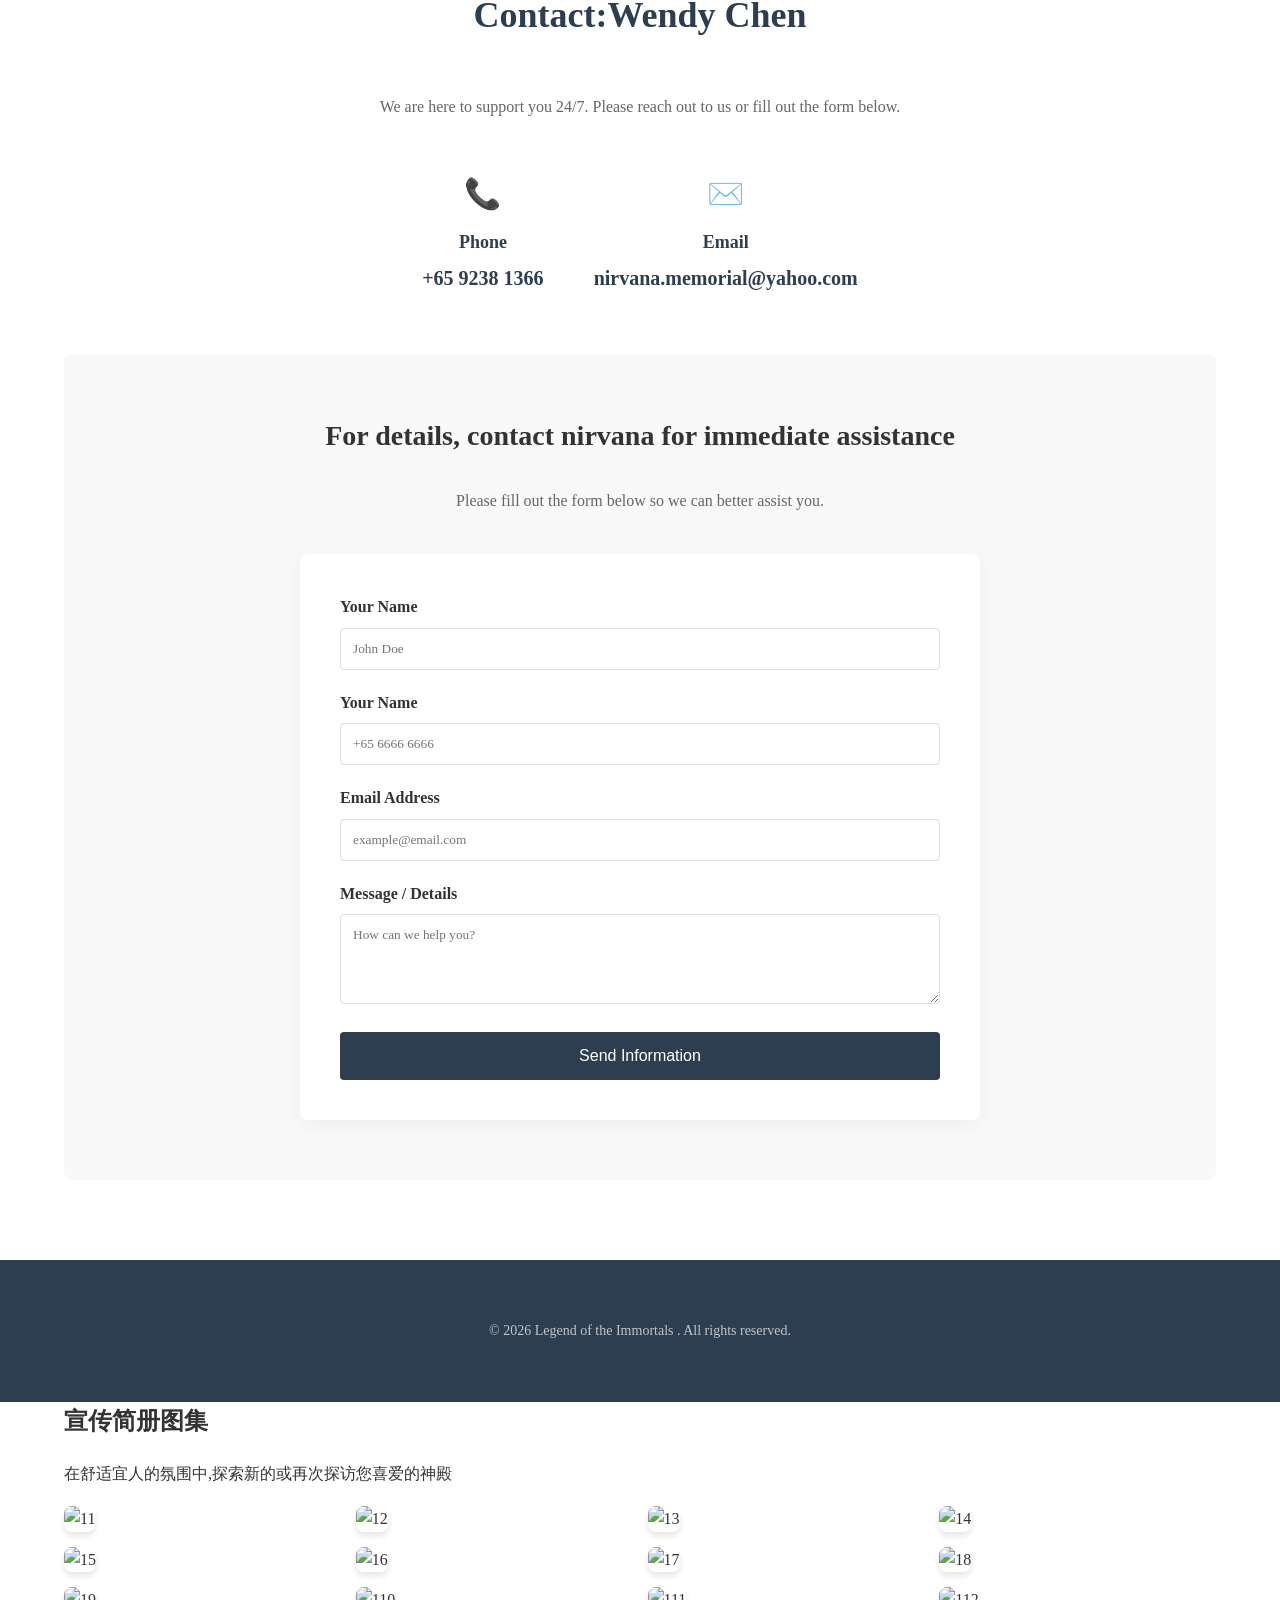
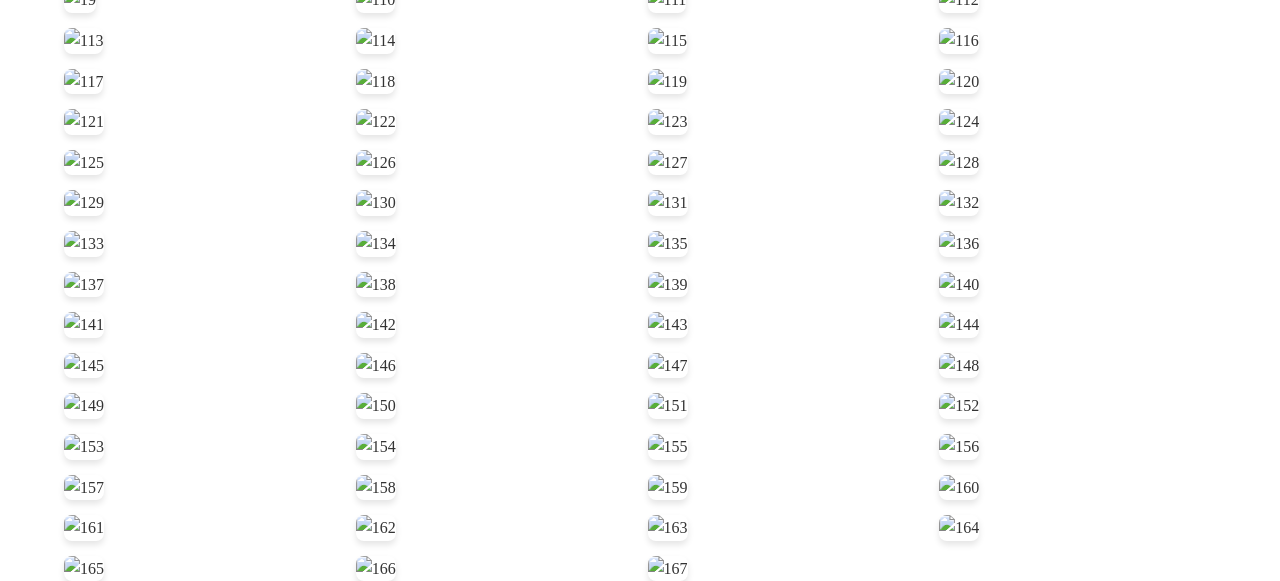
==== commit 8fe7a106: "Update index.html" ====
--- a/index.html
+++ b/index.html
@@ -1,483 +1,941 @@
 <!DOCTYPE html>
 <html lang="en">
 <head>
-    <meta charset="UTF-8">
-    <meta name="viewport" content="width=device-width, initial-scale=1.0">
-    <title>NIRVANA | 富贵山庄</title>
-    <style>
-        /* --- 1. 基础设置 --- */
-        :root {
-            --primary-color: #2c3e50;
-            --accent-color: #c0a080;
-            --light-bg: #f9f9f9;
-        }
-        body {
-            font-family: 'Georgia', serif;
-            margin: 0;
-            padding: 0;
-            background: #fff;
-            color: #333;
-            line-height: 1.6;
-        }
-        .container {
-            width: 90%;
-            max-width: 1200px;
-            margin: 0 auto;
-        }
-        a { text-decoration: none; color: inherit; transition: 0.3s; }
-        ul { list-style: none; padding: 0; }
-        h1, h2, h3 { font-family: 'Playfair Display', serif; margin-top: 0; }
+<meta charset="UTF-8">
+<meta name="viewport" content="width=device-width, initial-scale=1.0">
+<title>NIRVANA | 富贵山庄</title>
+<style>
+/* --- 1. 基础设置 --- */
+:root {
+  --primary-color: #2c3e50;
+  --accent-color: #c0a080;
+  --light-bg: #f9f9f9;
+}
+body {
+  font-family: 'Georgia', serif;
+  margin: 0;
+  padding: 0;
+  background: #fff;
+  color: #333;
+  line-height: 1.6;
+}
+.container {
+  width: 90%;
+  max-width: 1200px;
+  margin: 0 auto;
+}
+a {
+  text-decoration: none;
+  color: inherit;
+  transition: 0.3s;
+}
+ul {
+  list-style: none;
+  padding: 0;
+}
+h1, h2, h3 {
+  font-family: 'Playfair Display', serif;
+  margin-top: 0;
+}
+
+/* --- 2. 头部与导航 --- */
+.header {
+  background: #fff;
+  padding: 20px 0;
+  position: fixed;
+  width: 100%;
+  top: 0;
+  z-index: 1000;
+  box-shadow: 0 2px 10px rgba(0,0,0,0.05);
+}
+.header-container {
+  display: flex;
+  justify-content: space-between;
+  align-items: center;
+}
+.logo {
+  font-size: 24px;
+  font-weight: bold;
+  color: var(--primary-color);
+  font-family: 'Playfair Display', serif;
+  letter-spacing: 1px;
+}
+.nav {
+  display: flex;
+  gap: 30px;
+}
+.nav a {
+  font-size: 14px;
+  text-transform: uppercase;
+  letter-spacing: 1px;
+  color: #555;
+}
+.nav a:hover {
+  color: var(--accent-color);
+}
+/* 语言切换按钮样式 */
+#lang-toggle {
+  background: transparent;
+  border: 1px solid #ccc;
+  padding: 5px 15px;
+  border-radius: 20px;
+  font-size: 12px;
+  cursor: pointer;
+  color: #555;
+  transition: all 0.3s;
+}
+#lang-toggle:hover {
+  background: var(--primary-color);
+  color: #fff;
+  border-color: var(--primary-color);
+}
+
+/* --- 3. 英雄区域 (首屏大图) --- */
+.hero {
+  height: 80vh;
+  background-color: #2c3e50;
+  background-image: linear-gradient(rgba(0,0,0,0.5), rgba(0,0,0,0.5)), url('https://images.unsplash.com/photo-1447752875215-b2761acb3c5d?auto=format&fit=crop&q=80&w=1920');
+  background-size: cover;
+  background-position: center;
+  background-repeat: no-repeat;
+  display: flex;
+  align-items: center;
+  justify-content: center;
+  text-align: center;
+  color: #fff;
+  margin-bottom: 60px;
+}
+.hero h1 {
+  font-size: 48px;
+  margin-bottom: 20px;
+  font-weight: 400;
+  color: #fff;
+}
+.hero p {
+  font-size: 18px;
+  margin-bottom: 30px;
+  font-weight: 300;
+  max-width: 600px;
+  margin-left: auto;
+  margin-right: auto;
+}
+.btn {
+  background: #fff;
+  color: #333;
+  padding: 12px 30px;
+  border-radius: 30px;
+  font-size: 14px;
+  text-transform: uppercase;
+  letter-spacing: 1px;
+  font-weight: bold;
+  display: inline-block;
+}
+.btn:hover {
+  background: var(--accent-color);
+  color: #fff;
+}
+
+/* --- 4. 通用板块 --- */
+.section {
+  padding: 80px 0;
+}
+.section-title {
+  text-align: center;
+  font-size: 36px;
+  margin-bottom: 50px;
+  color: var(--primary-color);
+}
+.section-desc {
+  text-align: center;
+  max-width: 700px;
+  margin: 0 auto 50px;
+  color: #666;
+}
+
+/* --- 5. 关于我们 --- */
+.about-grid {
+  display: grid;
+  grid-template-columns: 1fr 1fr;
+  gap: 50px;
+  align-items: center;
+}
+.about-text h3 {
+  font-size: 28px;
+  margin-bottom: 20px;
+  color: var(--primary-color);
+}
+.about-text p {
+  margin-bottom: 20px;
+  color: #666;
+  text-align: justify;
+}
+.about-img img {
+  width: 100%;
+  border-radius: 5px;
+  box-shadow: 0 10px 30px rgba(0,0,0,0.1);
+  background-color: #eee;
+  min-height: 300px;
+  object-fit: cover;
+}
+
+/* --- 6. 服务板块 --- */
+.services {
+  background: var(--light-bg);
+}
+.services-grid {
+  display: grid;
+  grid-template-columns: repeat(auto-fit, minmax(300px, 1fr));
+  gap: 30px;
+}
+.service-card {
+  background: #fff;
+  padding: 40px 30px;
+  border-radius: 5px;
+  text-align: center;
+  transition: transform 0.3s, box-shadow 0.3s;
+  border-bottom: 3px solid transparent;
+  cursor: pointer; /* 添加手型光标 */
+}
+.service-card:hover {
+  transform: translateY(-10px);
+  box-shadow: 0 15px 30px rgba(0,0,0,0.1);
+  border-bottom: 3px solid var(--accent-color);
+}
+.service-icon {
+  font-size: 50px;
+  margin-bottom: 20px;
+  display: block;
+}
+.service-card h3 {
+  font-size: 22px;
+  margin-bottom: 15px;
+  color: var(--primary-color);
+}
+.service-card p {
+  color: #666;
+  font-size: 14px;
+}
+
+/* --- 7. 联系与表单 --- */
+.contact-info-grid {
+  display: flex;
+  justify-content: center;
+  gap: 50px;
+  flex-wrap: wrap;
+  margin-bottom: 60px;
+}
+.contact-item {
+  text-align: center;
+}
+.contact-item span {
+  font-size: 30px;
+  display: block;
+  margin-bottom: 10px;
+}
+.contact-item h3 {
+  font-size: 18px;
+  margin-bottom: 5px;
+  color: var(--primary-color);
+}
+.contact-item a {
+  font-size: 20px;
+  color: var(--primary-color);
+  font-weight: bold;
+  text-decoration: none;
+}
+.contact-item a:hover {
+  color: var(--accent-color);
+}
+.form-container {
+  max-width: 600px;
+  margin: 0 auto;
+  background: #fff;
+  padding: 40px;
+  border-radius: 8px;
+  box-shadow: 0 5px 20px rgba(0,0,0,0.05);
+}
+.form-group {
+  margin-bottom: 20px;
+}
+.form-group label {
+  display: block;
+  margin-bottom: 8px;
+  font-weight: bold;
+  color: #333;
+}
+.form-group input, .form-group textarea {
+  width: 100%;
+  padding: 12px;
+  border: 1px solid #ddd;
+  border-radius: 4px;
+  box-sizing: border-box;
+  font-family: inherit;
+}
+.submit-btn {
+  width: 100%;
+  padding: 15px;
+  background: var(--primary-color);
+  color: #fff;
+  border: none;
+  border-radius: 4px;
+  font-size: 16px;
+  cursor: pointer;
+  transition: 0.3s;
+}
+.submit-btn:hover {
+  background: var(--accent-color);
+}
+
+/* 首页新增图文板块样式 */
+.home-features {
+  padding: 60px 0;
+  background-color: #fff;
+}
+
+.feature-row {
+  display: flex;
+  align-items: center;
+  margin-bottom: 60px;
+  gap: 40px;
+}
+
+/* 反向排列：让图片在右边，文字在左边 */
+.feature-row.reverse {
+  flex-direction: row-reverse;
+}
+
+.feature-img {
+  flex: 1;
+}
+
+.feature-img img {
+  width: 100%;
+  border-radius: 8px;
+  box-shadow: 0 4px 15px rgba(0,0,0,0.1);
+}
+
+.feature-text {
+  flex: 1;
+  padding: 20px;
+}
+
+.feature-text h3 {
+  color: #333;
+  font-size: 24px;
+  margin-bottom: 15px;
+  border-left: 4px solid #c5a47e; /* 金色左边框装饰 */
+  padding-left: 15px;
+}
+
+.feature-text p {
+  color: #666;
+  line-height: 1.6;
+  font-size: 16px;
+}
+
+/* 手机端适配：变成上下排列 */
+@media (max-width: 768px) {
+  .feature-row, .feature-row.reverse {
+    flex-direction: column;
+  }
+  .feature-text {
+    padding: 10px 0;
+    text-align: center;
+  }
+  .feature-text h3 {
+    border-left: none;
+    border-bottom: 2px solid #c5a47e;
+    padding-bottom: 10px;
+    padding-left: 0;
+  }
+}
+/* --- 8. 页脚 --- */
+.footer {
+  background: var(--primary-color);
+  color: #fff;
+  padding: 60px 0;
+  text-align: center;
+}
+.footer p {
+  margin: 0;
+  opacity: 0.7;
+  font-size: 14px;
+}
+
+/* --- 9. 新增：服务详情弹窗样式 --- */
+.modal {
+  display: none; /* 默认隐藏 */
+  position: fixed;
+  z-index: 9999;
+  left: 0;
+  top: 0;
+  width: 100%;
+  height: 100%;
+  background-color: rgba(0, 0, 0, 0.85);
+  justify-content: center;
+  align-items: center;
+  padding: 20px;
+}
+
+.modal-content {
+  background-color: #fff;
+  border-radius: 10px;
+  width: 90%;
+  max-width: 800px;
+  overflow: hidden;
+  box-shadow: 0 10px 30px rgba(0,0,0,0.3);
+  display: flex;
+  flex-direction: column;
+  max-height: 90vh;
+  overflow-y: auto;
+}
+
+/* 弹窗顶部图片区 */
+.modal-header {
+  position: relative;
+  height: 300px;
+  overflow: hidden;
+}
+.modal-header img {
+  width: 100%;
+  height: 100%;
+  object-fit: cover;
+}
+
+/* 弹窗文字内容 */
+.modal-body {
+  padding: 40px;
+  text-align: center;
+  color: #333;
+}
+.modal-body h3 {
+  font-size: 32px;
+  margin-bottom: 20px;
+  color: var(--primary-color);
+}
+.modal-body p {
+  font-size: 18px;
+  line-height: 1.8;
+  color: #555;
+  max-width: 600px;
+  margin: 0 auto;
+}
+
+/* 关闭按钮 */
+.close-btn {
+  position: absolute;
+  top: 20px;
+  right: 30px;
+  color: #fff;
+  font-size: 36px;
+  font-weight: bold;
+  cursor: pointer;
+  z-index: 100;
+  text-shadow: 0 0 10px rgba(0,0,0,0.5);
+}
+.close-btn:hover {
+  color: #ccc;
+}
+
+/* 响应式：在小屏幕上调整图片高度 */
+@media (max-width: 768px) {
+  .about-grid {
+    grid-template-columns: 1fr;
+  }
+  .hero h1 {
+    font-size: 32px;
+  }
+  .nav {
+    display: none;
+  }
+  /* 调整弹窗图片在手机上的高度 */
+  .modal-header {
+    height: 200px;
+  }
+  .modal-body {
+    padding: 20px;
+  }
+/* --- 照片库样式开始 --- */
+
+/* 整个板块的背景和间距 */
+.photo-section {
+    padding: 60px 0;
+    background-color: #f9f9f9; /* 浅灰色背景，保护眼睛 */
+    text-align: center;
+}
+
+/* 标题样式 */
+.photo-section h2 {
+    font-size: 2.5rem;
+    margin-bottom: 10px;
+    color: #333;
+}
+
+.photo-section p {
+    margin-bottom: 40px;
+    color: #666;
+}
+
+/* 【核心代码】照片网格布局 */
+.photo-grid {
+    display: grid;
+    /* 自动适应屏幕宽度：
+       - 电脑端：一行可能放 4-5 张
+       - 平板端：一行放 2-3 张
+       - 手机端：一行放 1 张
+       - 每张照片最小宽度 250px */
+    grid-template-columns: repeat(auto-fill, minmax(250px, 1fr));
+    gap: 15px; /* 照片之间的缝隙 */
+}
+
+/* 每一张照片的外壳 */
+.photo-item {
+    overflow: hidden; /* 防止图片放大后溢出圆角 */
+    border-radius: 8px; /* 圆角 */
+    box-shadow: 0 4px 6px rgba(0,0,0,0.1); /* 加一点阴影，有立体感 */
+    background: #fff;
+}
+
+/* 图片本身 */
+.photo-item img {
+    width: 100%;
+    height: 100%;
+    object-fit: cover; /* 保证图片不变形，填满格子 */
+    transition: transform 0.3s ease; /* 动画过渡效果 */
+    display: block;
+}
+
+/* 鼠标放上去的效果 */
+.photo-item:hover img {
+    transform: scale(1.05); /* 放大 1.05 倍 */
+    cursor: pointer;
+}
+
+/* --- 照片库样式结束 --- */
+}
+    /* --- 照片库样式开始 --- */
+
+    /* 1. 控制照片的容器：让它变成网格布局 */
+    .photo-grid {
+        display: grid; /* 核心代码：开启网格模式 */
         
-        /* --- 2. 头部与导航 --- */
-        .header {
-            background: #fff;
-            padding: 20px 0;
-            position: fixed;
-            width: 100%;
-            top: 0;
-            z-index: 1000;
-            box-shadow: 0 2px 10px rgba(0,0,0,0.05);
-        }
-        .header-container {
-            display: flex;
-            justify-content: space-between;
-            align-items: center;
-        }
-        .logo {
-            font-size: 24px;
-            font-weight: bold;
-            color: var(--primary-color);
-            font-family: 'Playfair Display', serif;
-            letter-spacing: 1px;
-        }
-        .nav {
-            display: flex;
-            gap: 30px;
-        }
-        .nav a {
-            font-size: 14px;
-            text-transform: uppercase;
-            letter-spacing: 1px;
-            color: #555;
-        }
-        .nav a:hover { color: var(--accent-color); }
-
-        /* 语言切换按钮样式 */
-        #lang-toggle {
-            background: transparent;
-            border: 1px solid #ccc;
-            padding: 5px 15px;
-            border-radius: 20px;
-            font-size: 12px;
-            cursor: pointer;
-            color: #555;
-            transition: all 0.3s;
-        }
-        #lang-toggle:hover {
-            background: var(--primary-color);
-            color: #fff;
-            border-color: var(--primary-color);
-        }
-
-        /* --- 3. 英雄区域 (首屏大图) --- */
-        .hero {
-            height: 80vh;
-            background-color: #2c3e50; 
-            background-image: linear-gradient(rgba(0,0,0,0.5), rgba(0,0,0,0.5)), url('https://images.unsplash.com/photo-1447752875215-b2761acb3c5d?auto=format&fit=crop&q=80&w=1920');
-            background-size: cover;
-            background-position: center;
-            background-repeat: no-repeat;
-            display: flex;
-            align-items: center;
-            justify-content: center;
-            text-align: center;
-            color: #fff;
-            margin-bottom: 60px;
-        }
-        .hero h1 { font-size: 48px; margin-bottom: 20px; font-weight: 400; color: #fff; }
-        .hero p { font-size: 18px; margin-bottom: 30px; font-weight: 300; max-width: 600px; margin-left: auto; margin-right: auto; }
-        .btn {
-            background: #fff;
-            color: #333;
-            padding: 12px 30px;
-            border-radius: 30px;
-            font-size: 14px;
-            text-transform: uppercase;
-            letter-spacing: 1px;
-            font-weight: bold;
-            display: inline-block;
-        }
-        .btn:hover { background: var(--accent-color); color: #fff; }
-
-        /* --- 4. 通用板块 --- */
-        .section { padding: 80px 0; }
-        .section-title {
-            text-align: center;
-            font-size: 36px;
-            margin-bottom: 50px;
-            color: var(--primary-color);
-        }
-        .section-desc {
-            text-align: center;
-            max-width: 700px;
-            margin: 0 auto 50px;
-            color: #666;
-        }
-
-        /* --- 5. 关于我们 --- */
-        .about-grid {
-            display: grid;
-            grid-template-columns: 1fr 1fr;
-            gap: 50px;
-            align-items: center;
-        }
-        .about-text h3 { font-size: 28px; margin-bottom: 20px; color: var(--primary-color); }
-        .about-text p { margin-bottom: 20px; color: #666; text-align: justify; }
-        .about-img img {
-            width: 100%;
-            border-radius: 5px;
-            box-shadow: 0 10px 30px rgba(0,0,0,0.1);
-            background-color: #eee;
-            min-height: 300px;
-            object-fit: cover;
-        }
-
-        /* --- 6. 服务板块 --- */
-        .services { background: var(--light-bg); }
-        .services-grid {
-            display: grid;
-            grid-template-columns: repeat(auto-fit, minmax(300px, 1fr));
-            gap: 30px;
-        }
-        .service-card {
-            background: #fff;
-            padding: 40px 30px;
-            border-radius: 5px;
-            text-align: center;
-            transition: transform 0.3s, box-shadow 0.3s;
-            border-bottom: 3px solid transparent;
-        }
-        .service-card:hover {
-            transform: translateY(-10px);
-            box-shadow: 0 15px 30px rgba(0,0,0,0.1);
-            border-bottom: 3px solid var(--accent-color);
-        }
-        .service-icon { font-size: 50px; margin-bottom: 20px; display: block; }
-        .service-card h3 { font-size: 22px; margin-bottom: 15px; color: var(--primary-color); }
-        .service-card p { color: #666; font-size: 14px; }
-
-        /* --- 7. 联系与表单 --- */
-        .contact-info-grid {
-            display: flex;
-            justify-content: center;
-            gap: 50px;
-            flex-wrap: wrap;
-            margin-bottom: 60px;
-        }
-        .contact-item { text-align: center; }
-        .contact-item span { font-size: 30px; display: block; margin-bottom: 10px; }
-        .contact-item h3 { font-size: 18px; margin-bottom: 5px; color: var(--primary-color); }
-        .contact-item a { font-size: 20px; color: var(--primary-color); font-weight: bold; text-decoration: none; }
-        .contact-item a:hover { color: var(--accent-color); }
-
-        .form-container {
-            max-width: 600px;
-            margin: 0 auto;
-            background: #fff;
-            padding: 40px;
-            border-radius: 8px;
-            box-shadow: 0 5px 20px rgba(0,0,0,0.05);
-        }
-        .form-group { margin-bottom: 20px; }
-        .form-group label { display: block; margin-bottom: 8px; font-weight: bold; color: #333; }
-        .form-group input, .form-group textarea {
-            width: 100%;
-            padding: 12px;
-            border: 1px solid #ddd;
-            border-radius: 4px;
-            box-sizing: border-box;
-            font-family: inherit;
-        }
-        .submit-btn {
-            width: 100%;
-            padding: 15px;
-            background: var(--primary-color);
-            color: #fff;
-            border: none;
-            border-radius: 4px;
-            font-size: 16px;
-            cursor: pointer;
-            transition: 0.3s;
-        }
-        .submit-btn:hover { background: var(--accent-color); }
-
-        /* --- 8. 页脚 --- */
-        .footer {
-            background: var(--primary-color);
-            color: #fff;
-            padding: 60px 0;
-            text-align: center;
-        }
-        .footer p { margin: 0; opacity: 0.7; font-size: 14px; }
+        /* 自动排列：照片最小宽度 250px，如果空间够就自动多排几个 */
+        grid-template-columns: repeat(auto-fill, minmax(250px, 1fr));
         
-        /* 响应式 */
-        @media (max-width: 768px) {
-            .about-grid { grid-template-columns: 1fr; }
-            .hero h1 { font-size: 32px; }
-            .nav { display: none; }
-        }
-    </style>
+        gap: 15px; /* 照片之间的缝隙 */
+        margin-top: 20px;
+    }
+
+    /* 2. 控制照片本身 */
+    .photo-grid img {
+        width: 100%; /* 宽度占满格子 */
+        height: 250px; /* 固定高度，保证整齐 */
+        
+        object-fit: cover; /* 核心代码：裁剪图片以填满，防止变形 */
+        
+        border-radius: 8px; /* 圆角，好看一点 */
+        box-shadow: 0 4px 6px rgba(0,0,0,0.1); /* 加一点阴影 */
+        
+        transition: transform 0.3s;
+    }
+
+    /* 3. 鼠标放上去的效果 */
+    .photo-grid img:hover {
+        transform: scale(1.05); /* 放大一点点 */
+    }
+</style>
 </head>
 <body>
 
-    <!-- 1. 头部导航 -->
-    <header class="header">
-        <div class="container header-container">
-            <a href="#" class="logo">NIRVANA 富贵山庄</a>
-            <nav class="nav">
-                <a href="#" data-i18n="nav_home">Home</a>
-                <a href="#about" data-i18n="nav_about">About Us</a>
-                <a href="#services" data-i18n="nav_services">Services</a>
-                <a href="#contact" data-i18n="nav_contact">Contact</a>
-            </nav>
-            <button id="lang-toggle">中文</button>
+<!-- 1. 头部导航 -->
+<header class="header">
+  <div class="container header-container">
+    <a href="#" class="logo">NIRVANA 富贵山庄</a>
+    <nav class="nav">
+      <a href="#" data-i18n="nav_home">Home</a>
+      <a href="#about" data-i18n="nav_about">About Us</a>
+      <a href="#services" data-i18n="nav_services">Services</a>
+      <a href="#contact" data-i18n="nav_contact">Contact</a>
+      <a href="#gallery" class="btn-primary">Product Brochure</a>
+    </nav>
+    <button id="lang-toggle">中文</button>
+  </div>
+</header>
+
+<!-- 2. 首屏大图 -->
+<section class="hero">
+  <div class="container">
+    <h1 data-i18n="hero_title">Compassionate Care for Your Loved Ones</h1>
+    <p data-i18n="hero_desc">Providing dignified funeral services with a personal touch during your time of need.</p>
+    <a href="#contact" class="btn" data-i18n="hero_btn">Contact:Wendy Chen</a>
+  </div>
+</section>
+<!-- 新增：首页图文展示区 -->
+<section class="home-features">
+  <div class="container">
+    
+    <!-- 第一张图：左图右文 -->
+    <div class="feature-row">
+      <div class="feature-img">
+        <img src="images/7.png" alt="Feature 1">
+      </div>
+      <div class="feature-text">
+        <h3>Traditional Ceremonies</h3>
+        <p>我们遵循传统礼仪，为您提供庄重、肃穆的告别仪式策划，让逝者安息，生者慰藉。</p>
+      </div>
+    </div>
+
+    <!-- 第二张图：右图左文 -->
+    <div class="feature-row reverse">
+      <div class="feature-img">
+        <img src="images/15.png" alt="Feature 2">
+      </div>
+      <div class="feature-text">
+        <h3>Modern Memorials</h3>
+        <p>结合现代审美与科技，打造个性化的追思空间，用影像和音乐铭记生命的精彩瞬间。</p>
+      </div>
+    </div>
+
+    <!-- 第三张图：左图右文 -->
+    <div class="feature-row">
+      <div class="feature-img">
+        <img src="images/55.png" alt="Feature 3">
+      </div>
+      <div class="feature-text">
+        <h3>Cremation Services</h3>
+        <p>提供高效、环保的火化服务，流程透明，尊重每一个生命的最后旅程。</p>
+      </div>
+    </div>
+
+  </div>
+</section>
+<!-- 3. 关于我们 -->
+<section id="about" class="section">
+  <div class="container">
+    <h2 class="section-title" data-i18n="about_title">Who We Are</h2>
+    <div class="about-grid">
+      <div class="about-text">
+        <h3 data-i18n="about_subtitle">A Legacy of Dignity and Trust</h3>
+        <p data-i18n="about_p1">Established in 2009, Nirvana Memorial Garden is part of Malaysian conglomerate Nirvana Asia Group, a world-class, full-fledged bereavement care provider with more than three decades of experience in the industry.
+
+Nirvana encompasses the vision of modernization and globalization, without compromising on the importance of keeping pace with social needs. Through the deeply rooted Chinese funeral service industry, Nirvana enriches the fine quality of the Chinese bereavement culture through continuing the tradition of honour and reverence of ancestors by their descendants.
+
+Nirvana lives by the “Caring for Life” philosophy. At Nirvana, you can always expect a pleasant experience during a pivotal moment through professional, detailed, comprehensive and well-acclaimed, one-stop-worry-free funeral services. Professionalism and quality of service are synonymous with our benchmarks that drive us towards excellence.</p>
+        <p data-i18n="about_p2">Our mission is to provide personalized funeral services that celebrate the unique life of your loved one, creating a meaningful tribute that brings comfort and healing.</p>
+      </div>
+      <div class="about-img">
+        <img src="Images/e.jpg" alt="About Us">
+      </div>
+    </div>
+  </div>
+</section>
+
+<!-- 4. 服务板块 (已修改：添加了点击事件) -->
+<section id="services" class="section services">
+  <div class="container">
+    <h2 class="section-title" data-i18n="services_title">Our Services</h2>
+    <div class="services-grid">
+      
+      <!-- 卡片 1：传统葬礼 -->
+      <div class="service-card" onclick="openServiceModal(
+        'Traditional Funerals', 
+        'Dignified ceremonies honoring your traditions and beliefs, providing a space for closure and remembrance.',
+        'images/pw.jpg'
+      )">
+        <span class="service-icon">⚰️</span>
+        <h3 data-i18n="serv1_title">Traditional Funerals</h3>
+        <p data-i18n="serv1_desc">Dignified ceremonies honoring your traditions...</p>
+      </div>
+
+      <!-- 卡片 2：火化服务 -->
+      <div class="service-card" onclick="openServiceModal(
+        'Cremation Services', 
+        'Respectful and eco-friendly cremation options, with various memorial packages to suit your needs.',
+        'images/e.jpg'
+      )">
+        <span class="service-icon">🕊️</span>
+        <h3 data-i18n="serv2_title">Cremation Services</h3>
+        <p data-i18n="serv2_desc">Respectful and eco-friendly cremation options...</p>
+      </div>
+
+      <!-- 卡片 3：追悼会 -->
+      <div class="service-card" onclick="openServiceModal(
+        'Memorial Services', 
+        'Personalized gatherings to celebrate life, whether simple or elaborate, we handle the details.',
+        'images/d.jpg'
+      )">
+        <span class="service-icon">🕯️</span>
+        <h3 data-i18n="serv3_title">Memorial Services</h3>
+        <p data-i18n="serv3_desc">Personalized gatherings to celebrate life...</p>
+      </div>
+
+      <!-- 卡片 4：殡仪服务 -->
+      <div class="service-card" onclick="openServiceModal(
+        'Funeral Services', 
+        'Professional, dignified full-process services honoring the deceased with care.',
+        'images/b.jpg'
+      )">
+        <span class="service-icon">⚱️</span>
+        <h3 data-i18n="serv4_title">Funeral Services</h3>
+        <p data-i18n="serv4_desc">Professional, dignified full-process services...</p>
+      </div>
+
+      <!-- 卡片 5：神殿 & 神主牌位 -->
+      <div class="service-card" onclick="openServiceModal(
+        'Shrine & Ancestral Tablets', 
+        'Premium niche and shrine placement services with excellent Feng Shui for blessings.',
+        'images/c.jpg'
+      )">
+        <span class="service-icon">🏮</span>
+        <h3 data-i18n="serv5_title">Shrine & Ancestral Tablets</h3>
+        <p data-i18n="serv5_desc">Premium niche and shrine placement services...</p>
+      </div>
+
+      <!-- 卡片 6：祈福祭拜 -->
+      <div class="service-card" onclick="openServiceModal(
+        'Prayer & Worship', 
+        'Proxy worship, holiday prayers, and flower offerings to bridge the gap of time and space.',
+        'images/a.jpg'
+      )">
+        <span class="service-icon">🙏</span>
+        <h3 data-i18n="serv6_title">Prayer & Worship</h3>
+        <p data-i18n="serv6_desc">Proxy worship, holiday prayers and flower offerings...</p>
+      </div>
+
+    </div>
+  </div>
+
+  <!-- 弹窗 HTML 结构 -->
+  <div id="serviceModal" class="modal">
+    <span class="close-btn" onclick="closeServiceModal()">&times;</span>
+    <div class="modal-content">
+      <div class="modal-header">
+        <img id="modalImage" src="" alt="Service Image">
+      </div>
+      <div class="modal-body">
+        <h3 id="modalTitle">Title</h3>
+        <p id="modalText">Description</p>
+      </div>
+    </div>
+  </div>
+</section>
+
+<!-- 5. 联系我们与表单 -->
+<section id="contact" class="section">
+  <div class="container">
+    <h2 class="section-title" data-i18n="contact_title">Contact:Wendy Chen</h2>
+    <p class="section-desc" data-i18n="contact_desc">We are here to support you 24/7. Please reach out to us or fill out the form below.</p>
+    
+    <!-- 联系方式 -->
+    <div class="contact-info-grid">
+      <div class="contact-item">
+        <span>📞</span>
+        <h3 data-i18n="info_phone_title">Phone</h3>
+        <a href="tel:+65 9238 1366">+65 9238 1366</a>
+      </div>
+      <div class="contact-item">
+        <span>✉️</span>
+        <h3 data-i18n="info_email_title">Email</h3>
+        <a href="mailto:nirvana.memorial@yahoo.com">nirvana.memorial@yahoo.com</a>
+      </div>
+    </div>
+
+    <!-- 资料填写表单 -->
+    <div style="background: var(--light-bg); padding: 60px 0; border-radius: 8px; margin-top: 40px;">
+      <h3 style="text-align: center; margin-bottom: 30px; font-size: 28px;" data-i18n="form_title">For details, contact nirvana for immediate assistance</h3>
+      <p style="text-align: center; margin-bottom: 40px; color: #666;" data-i18n="form_desc">Please fill out the form below so we can better assist you.</p>
+      <form action="nirvana.memorial@yahoo.com" method="post" enctype="text/plain" class="form-container">
+        <div class="form-group">
+          <label data-i18n="form_name">Your Name</label>
+          <input type="text" name="Name" required placeholder="John Doe">
         </div>
-    </header>
-
-    <!-- 2. 首屏大图 -->
-    <section class="hero">
-        <div class="container">
-            <h1 data-i18n="hero_title">Compassionate Care for Your Loved Ones</h1>
-            <p data-i18n="hero_desc">Providing dignified funeral services with a personal touch during your time of need.</p>
-            <a href="#contact" class="btn" data-i18n="hero_btn">Contact:Wendy Chen</a>
+        <div class="form-group">
+          <label data-i18n="form_name">Your Name</label>
+          <input type="tel" name="Phone" required placeholder="+65 6666 6666">
         </div>
-    </section>
-
-    <!-- 3. 关于我们 -->
-    <section id="about" class="section">
-        <div class="container">
-            <h2 class="section-title" data-i18n="about_title">Who We Are</h2>
-            <div class="about-grid">
-                <div class="about-text">
-                    <h3 data-i18n="about_subtitle">A Legacy of Dignity and Trust</h3>
-                    <p data-i18n="about_p1">For over 50 years, Eternal Grace has been serving the community with compassion and integrity. We understand that losing a loved one is one of life's most difficult moments, and we are here to support you every step of the way.</p>
-                    <p data-i18n="about_p2">Our mission is to provide personalized funeral services that celebrate the unique life of your loved one, creating a meaningful tribute that brings comfort and healing.</p>
-                </div>
-                <div class="about-img">
-                    <img src="https://images.unsplash.com/photo-1516455590571-18256e5bb9ff?auto=format&fit=crop&q=80&w=800" alt="Funeral Home Interior">
-                </div>
+        <div class="form-group">
+          <label data-i18n="form_email">Email Address</label>
+          <input type="email" name="Email" required placeholder="example@email.com">
+        </div>
+        <div class="form-group">
+          <label data-i18n="form_message">Message / Details</label>
+          <textarea name="Message" rows="4" placeholder="How can we help you?"></textarea>
+        </div>
+        <button type="submit" class="submit-btn" data-i18n="form_submit">Send Information</button>
+      </form>
+    </div>
+  </div>
+</section>
+
+<!-- 6. 页脚 -->
+<footer class="footer">
+  <div class="container">
+    <p data-i18n="footer_copy">&copy; 2026 Legend of the Immortals . All rights reserved.</p>
+  </div>
+</footer>
+
+<!-- 7. 翻译逻辑脚本 -->
+<script>
+  // 1. 定义翻译字典
+  const translations = {
+    en: {
+      nav_home: "Home",
+      nav_about: "About Us",
+      nav_services: "Services",
+      nav_contact: "Contact",
+      hero_title: "Compassionate Care for Your Loved Ones",
+      hero_desc: "Providing dignified funeral services with a personal touch during your time of need.",
+      hero_btn: "Contact:Wendy Chen",
+      about_title: "Who We Are",
+      about_subtitle: "A Legacy of Dignity and Trust",
+      about_p1: "At Nirvana, we believe that every life tells a story. Established with a vision to redefine the industry, we are dedicated to providing a sanctuary of peace and professionalism during life's most significant moments.",
+      about_p2: "Our mission is to provide personalized funeral services that celebrate the unique life of your loved one, creating a meaningful tribute that brings comfort and healing.",
+      services_title: "Our Services",
+      serv1_title: "Traditional Funerals",
+      serv1_desc: "Dignified ceremonies honoring your traditions and beliefs, providing a space for closure and remembrance.",
+      serv2_title: "Cremation Services",
+      serv2_desc: "Respectful and eco-friendly cremation options, with various memorial packages to suit your needs.",
+      serv3_title: "Memorial Services",
+      serv3_desc: "Personalized gatherings to celebrate life, whether simple or elaborate, we handle the details.",
+      serv4_title: "Funeral Services",
+      serv4_desc: "Professional, dignified full-process services honoring the deceased with care.",
+      serv5_title: "Shrine & Ancestral Tablets",
+      serv5_desc: "Premium niche and shrine placement services with excellent Feng Shui for blessings.",
+      serv6_title: "Prayer & Worship",
+      serv6_desc: "Proxy worship, holiday prayers, and flower offerings to bridge the gap of time and space.",
+      contact_title: "Contact:Wendy Chen",
+      contact_desc: "We are here to support you 24/7. Please reach out to us or fill out the form below.",
+      info_phone_title: "Phone",
+      info_email_title: "Email",
+      form_title: "For details, contact nirvana for immediate assistance",
+      form_desc: "Please fill out the form below so we can better assist you.",
+      form_name: "Your Name",
+      form_phone: "Phone Number",
+      form_email: "Email Address",
+      form_message: "Message / Details",
+      form_submit: "Send Information",
+      footer_copy: "© 2026 Legend of the Immortals . All rights reserved."
+    },
+    zh: {
+      nav_home: "首页",
+      nav_about: "关于我们",
+      nav_services: "服务项目",
+      nav_contact: "联系我们",
+      hero_title: "为您挚爱的家人提供关怀",
+      hero_desc: "在您艰难的时刻，我们要用充满人情味的尊严服务陪伴您。",
+      hero_btn: "联系我们",
+      about_title: "我们是谁",
+      about_subtitle: "尊严与信任的传承",
+      about_p1: "在 Nirvana，我们相信每一个生命都在讲述一个故事。我们以重塑行业为愿景，致力于在人生最重要的时刻，为您提供一片宁静与专业的港湾。",
+      about_p2: "我们的使命是提供个性化的殡葬服务，以此纪念您亲人独特的一生，创造带来安慰和治愈的有意义的 tribute。",
+      services_title: "服务项目",
+      serv1_title: "传统葬礼",
+      serv1_desc: "尊重您的传统和信仰的庄严仪式，为缅怀和告别提供空间。",
+      serv2_title: "火化服务",
+      serv2_desc: "尊重且环保的火化选项，提供多种纪念套餐以满足您的需求。",
+      serv3_title: "追悼会",
+      serv3_desc: "个性化的聚会以庆祝生命，无论简单还是隆重，我们要处理所有细节。",
+      serv4_title: "殡仪服务",
+      serv4_desc: "专业、庄重的全流程殡仪服务，体现对逝者的尊重与关怀。",
+      serv5_title: "神殿 & 神主牌位",
+      serv5_desc: "提供风水上佳的万佛墙、神殿及神主牌位安放服务，福泽子孙。",
+      serv6_title: "祈福祭拜服务",
+      serv6_desc: "代客祭拜、节日祈福及鲜花供奉，让思念跨越时空。",
+      contact_title: "联系人:Wendy Chen",
+      contact_desc: "我们全天候为您提供支持。请通过电话或邮箱与我们联系，或填写下方表格。",
+      info_phone_title: "电话",
+      info_email_title: "邮箱",
+      form_title: "详情请咨询,以便能及时帮助到您",
+      form_desc: "请填写下方表格，以便我们更好地为您提供服务。",
+      form_name: "您的姓名",
+      form_phone: "联系电话",
+      form_email: "电子邮箱",
+      form_message: "留言 / 详细需求",
+      form_submit: "发送信息",
+      footer_copy: "© 2026 Legend of the Immortals  版权所有。"
+    }
+  };
+
+  // 3. 切换语言的功能逻辑
+  let currentLang = 'en'; // 默认是英文
+  const langToggleBtn = document.getElementById('lang-toggle');
+  langToggleBtn.addEventListener('click', () => {
+    // 切换状态：如果是英文就变中文，反之亦然
+    currentLang = currentLang === 'en' ? 'zh' : 'en';
+    // 更新按钮上的文字
+    langToggleBtn.textContent = currentLang === 'en' ? '中文' : 'English';
+    // 找到页面上所有带有 data-i18n 属性的元素
+    document.querySelectorAll('[data-i18n]').forEach(element => {
+      const key = element.getAttribute('data-i18n');
+      // 根据 key 去字典里找对应的文字并替换
+      if (translations[currentLang][key]) {
+        element.textContent = translations[currentLang][key];
+      }
+    });
+  });
+
+  /* --- 8. 新增：服务弹窗逻辑 --- */
+  function openServiceModal(title, text, imgSrc) {
+    document.getElementById('modalTitle').textContent = title;
+    document.getElementById('modalText').textContent = text;
+    document.getElementById('modalImage').src = imgSrc;
+    document.getElementById('serviceModal').style.display = 'flex';
+  }
+
+  function closeServiceModal() {
+    document.getElementById('serviceModal').style.display = 'none';
+  }
+
+  // 点击遮罩层也可以关闭
+  window.onclick = function(event) {
+    const modal = document.getElementById('serviceModal');
+    if (event.target == modal) {
+      modal.style.display = 'none';
+    }
+  }
+</script>
+<!-- ========================================== -->
+<!-- 照片库板块开始 -->
+<!-- ========================================== -->
+<section id="gallery" class="photo-section">
+    <div class="container">
+        
+        <!-- 标题部分 -->
+        <div class="section-header">
+            <h2>宣传简册图集</h2>
+            <p>在舒适宜人的氛围中,探索新的或再次探访您喜爱的神殿</p>
+        </div>
+
+        <!-- 照片墙网格 (重点在这里) -->
+        <div class="photo-grid" id="photoContainer">
+    <!-- 照片将通过下面的脚本自动插入 -->
+</div>
+
+<!-- 把这个脚本放在 </body> 结束标签的前面 -->
+<script>
+    const container = document.getElementById('photoContainer');
+    const totalPhotos = 67; // 照片总数
+    const imageFormat = '.png'; // 照片格式，如果是png就改这里
+
+    let htmlContent = '';
+
+    for (let i = 1; i <= totalPhotos; i++) {
+        // 假设你的图片命名是 1.jpg, 2.jpg...
+        // 如果你的命名是 1.jpg，就把下面的 ${i} 改成 gallery${i}
+        htmlContent += `
+            <div class="photo-item">
+                <img src="images/${i}${imageFormat}" alt="1${i}" loading="lazy">
             </div>
+        `;
+    }
+
+    container.innerHTML = htmlContent;
+</script>
+
+            <!-- ... 后面我会教你怎么快速搞定剩下的 63 张 ... -->
+
         </div>
-    </section>
-
-        <!-- 4. 服务板块 -->
-    <section id="services" class="section services">
-        <div class="container">
-            <h2 class="section-title" data-i18n="services_title">Our Services</h2>
-
-            <div class="services-grid">
-
-                <!-- 原有卡片 1 -->
-                <div class="service-card">
-                    <span class="service-icon">⚰️</span>
-                    <h3 data-i18n="serv1_title">Traditional Funerals</h3>
-                    <p data-i18n="serv1_desc">Dignified ceremonies honoring your traditions and beliefs, providing a space for closure and remembrance.</p>
-                </div>
-
-                <!-- 原有卡片 2 -->
-                <div class="service-card">
-                    <span class="service-icon">🕊️</span>
-                    <h3 data-i18n="serv2_title">Cremation Services</h3>
-                    <p data-i18n="serv2_desc">Respectful and eco-friendly cremation options, with various memorial packages to suit your needs.</p>
-                </div>
-
-                <!-- 原有卡片 3 -->
-                <div class="service-card">
-                    <span class="service-icon">🕯️</span>
-                    <h3 data-i18n="serv3_title">Memorial Services</h3>
-                    <p data-i18n="serv3_desc">Personalized gatherings to celebrate life, whether simple or elaborate, we handle the details.</p>
-                </div>
-
-                <!-- 新增卡片 4：殡仪服务 -->
-                <div class="service-card">
-                    <span class="service-icon">⚱️</span>
-                    <h3 data-i18n="serv4_title">殡仪服务</h3>
-                    <p data-i18n="serv4_desc">专业、庄重的全流程殡仪服务，体现对逝者的尊重与关怀。</p>
-                </div>
-
-                <!-- 新增卡片 5：神殿 & 神主牌位 -->
-                <div class="service-card">
-                    <span class="service-icon">🏮</span>
-                    <h3 data-i18n="serv5_title">神殿 & 神主牌位</h3>
-                    <p data-i18n="serv5_desc">提供风水上佳的万佛墙、神殿及神主牌位安放服务，福泽子孙。</p>
-                </div>
-
-                <!-- 新增卡片 6：祈福祭拜服务 -->
-                <div class="service-card">
-                    <span class="service-icon">🙏</span>
-                    <h3 data-i18n="serv6_title">祈福祭拜服务</h3>
-                    <p data-i18n="serv6_desc">代客祭拜、节日祈福及鲜花供奉，让思念跨越时空。</p>
-                </div>
-
-            </div> <!-- 结束 services-grid -->
-        </div> <!-- 结束 container -->
-    </section>
-
-    <!-- 5. 联系我们与表单 -->
-    <section id="contact" class="section">
-        <div class="container">
-            <h2 class="section-title" data-i18n="contact_title">Contact:Wendy Chen</h2>
-            <p class="section-desc" data-i18n="contact_desc">We are here to support you 24/7. Please reach out to us or fill out the form below.</p>
-            
-            <!-- 联系方式 -->
-            <div class="contact-info-grid">
-                <div class="contact-item">
-                    <span>📞</span>
-                    <h3 data-i18n="info_phone_title">Phone</h3>
-                    <a href="tel:+65 9238 1366">+65 9238 1366</a>
-                </div>
-                <div class="contact-item">
-                    <span>✉️</span>
-                    <h3 data-i18n="info_email_title">Email</h3>
-                    <a href="mailto:nirvana.memorial@yahoo.com">nirvana.memorial@yahoo.com</a>
-                </div>
-            </div>
-
-            <!-- 资料填写表单 -->
-            <div style="background: var(--light-bg); padding: 60px 0; border-radius: 8px; margin-top: 40px;">
-                <h3 style="text-align: center; margin-bottom: 30px; font-size: 28px;" data-i18n="form_title">For details, contact nirvana for immediate assistance</h3>
-                <p style="text-align: center; margin-bottom: 40px; color: #666;" data-i18n="form_desc">Please fill out the form below so we can better assist you.</p>
-                
-                <form action="mailto:contact@eternalgrace.com" method="post" enctype="text/plain" class="form-container">
-                    <div class="form-group">
-                        <label data-i18n="form_name">Your Name</label>
-                        <input type="text" name="Name" required placeholder="John Doe">
-                    </div>
-                    <div class="form-group">
-                        <label data-i18n="form_phone">Phone Number</label>
-                        <input type="tel" name="Phone" required placeholder="+65 6666 6666">
-                    </div>
-                    <div class="form-group">
-                        <label data-i18n="form_email">Email Address</label>
-                        <input type="email" name="Email" required placeholder="example@email.com">
-                    </div>
-                    <div class="form-group">
-                        <label data-i18n="form_message">Message / Details</label>
-                        <textarea name="Message" rows="4" placeholder="How can we help you?"></textarea>
-                    </div>
-                    <button type="submit" class="submit-btn" data-i18n="form_submit">Send Information</button>
-                </form>
-            </div>
-        </div>
-    </section>
-
-    <!-- 6. 页脚 -->
-    <footer class="footer">
-        <div class="container">
-            <p data-i18n="footer_copy">&copy; 2026 Eternal Grace. All rights reserved.</p>
-        </div>
-    </footer>
-
-    <!-- 7. 翻译逻辑脚本 -->
-    <script>
-        // 1. 定义翻译字典
-        const translations = {
-            en: {
-                nav_home: "Home",
-                nav_about: "About Us",
-                nav_services: "Services",
-                nav_contact: "Contact",
-                hero_title: "Compassionate Care for Your Loved Ones",
-                hero_desc: "Providing dignified funeral services with a personal touch during your time of need.",
-                hero_btn: "Contact:Wendy Chen",
-                about_title: "Who We Are",
-                about_subtitle: "A Legacy of Dignity and Trust",
-                about_p1: "At Nirvana, we believe that every life tells a story. Established with a vision to redefine the industry, we are dedicated to providing a sanctuary of peace and professionalism during life's most significant moments.",
-                about_p2: "Our mission is to provide personalized funeral services that celebrate the unique life of your loved one, creating a meaningful tribute that brings comfort and healing.",
-                services_title: "Our Services",
-                serv1_title: "Traditional Funerals",
-                serv1_desc: "Dignified ceremonies honoring your traditions and beliefs, providing a space for closure and remembrance.",
-                serv2_title: "Cremation Services",
-                serv2_desc: "Respectful and eco-friendly cremation options, with various memorial packages to suit your needs.",
-                serv3_title: "Memorial Services",
-                serv3_desc: "Personalized gatherings to celebrate life, whether simple or elaborate, we handle the details.",
-                serv4_title: "Funeral Services",
-                serv4_desc: "Professional, dignified full-process services honoring the deceased with care.",
-                serv5_title: "Shrine & Ancestral Tablets",
-                serv5_desc: "Premium niche and shrine placement services with excellent Feng Shui for blessings.",
-                serv6_title: "Prayer & Worship",
-                serv6_desc: "Proxy worship, holiday prayers, and flower offerings to bridge the gap of time and space.",
-                contact_title: "Contact:Wendy Chen",
-                contact_desc: "We are here to support you 24/7. Please reach out to us or fill out the form below.",
-                info_phone_title: "Phone",
-                info_email_title: "Email",
-                form_title: "For details, contact nirvana for immediate assistance",
-                form_desc: "Please fill out the form below so we can better assist you.",
-                form_name: "Your Name",
-                form_phone: "Phone Number",
-                form_email: "Email Address",
-                form_message: "Message / Details",
-                form_submit: "Send Information",
-                footer_copy: "© 2026 Eternal Grace. All rights reserved."
-            },
-            zh: {
-                nav_home: "首页",
-                nav_about: "关于我们",
-                nav_services: "服务项目",
-                nav_contact: "联系我们",
-                hero_title: "为您挚爱的家人提供关怀",
-                hero_desc: "在您艰难的时刻，我们要用充满人情味的尊严服务陪伴您。",
-                hero_btn: "联系我们",
-                about_title: "我们是谁",
-                about_subtitle: "尊严与信任的传承",
-                about_subtitle: "致敬回忆，传承永恒",
-                about_p1: "在 Nirvana，我们相信每一个生命都在讲述一个故事。我们以重塑行业为愿景，致力于在人生最重要的时刻，为您提供一片宁静与专业的港湾。",
-                about_p2: "我们的使命是提供个性化的殡葬服务，以此纪念您亲人独特的一生，创造带来安慰和治愈的有意义的 tribute。",
-                services_title: "服务项目",
-                serv1_title: "传统葬礼",
-                serv1_desc: "尊重您的传统和信仰的庄严仪式，为缅怀和告别提供空间。",
-                serv2_title: "火化服务",
-                serv2_desc: "尊重且环保的火化选项，提供多种纪念套餐以满足您的需求。",
-                serv3_title: "追悼会",
-                serv3_desc: "个性化的聚会以庆祝生命，无论简单还是隆重，我们要处理所有细节。",
-                contact_title: "联系人:Wendy Chen",
-                contact_desc: "我们全天候为您提供支持。请通过电话或邮箱与我们联系，或填写下方表格。",
-                info_phone_title: "电话",
-                info_email_title: "邮箱",
-                form_title: "详情请咨询,以便能及时帮助到您",
-                form_desc: "请填写下方表格，以便我们更好地为您提供服务。",
-                form_name: "您的姓名",
-                form_phone: "联系电话",
-                form_email: "电子邮箱",
-                form_message: "留言 / 详细需求",
-                form_submit: "发送信息",
-                footer_copy: "© 2026 Eternal Grace 版权所有。"
-            }
-        };
-
-        // 3. 切换语言的功能逻辑
-        let currentLang = 'en'; // 默认是英文
-
-        // 【修复1】这里补上了获取按钮的代码，否则下面找不到 langToggleBtn
-        const langToggleBtn = document.getElementById('lang-toggle');
-
-        langToggleBtn.addEventListener('click', () => {
-            // 切换状态：如果是英文就变中文，反之亦然
-            currentLang = currentLang === 'en' ? 'zh' : 'en';
-
-            // 更新按钮上的文字
-            langToggleBtn.textContent = currentLang === 'en' ? '中文' : 'English';
-
-            // 【修复2】找到页面上所有带有 data-i18n 属性的元素
-            document.querySelectorAll('[data-i18n]').forEach(element => {
-                const key = element.getAttribute('data-i18n');
-
-                // 【关键修复】这里你漏掉了：根据 key 去字典里找对应的文字并替换
-                if (translations[currentLang][key]) {
-                    element.textContent = translations[currentLang][key]; // 【修复3】这里把中文分号改成了英文分号
-                }
-            }); // 结束 forEach
-        }); // 结束 addEventListener
-    </script>
+    </div>
+</section>
 </body>
 </html>
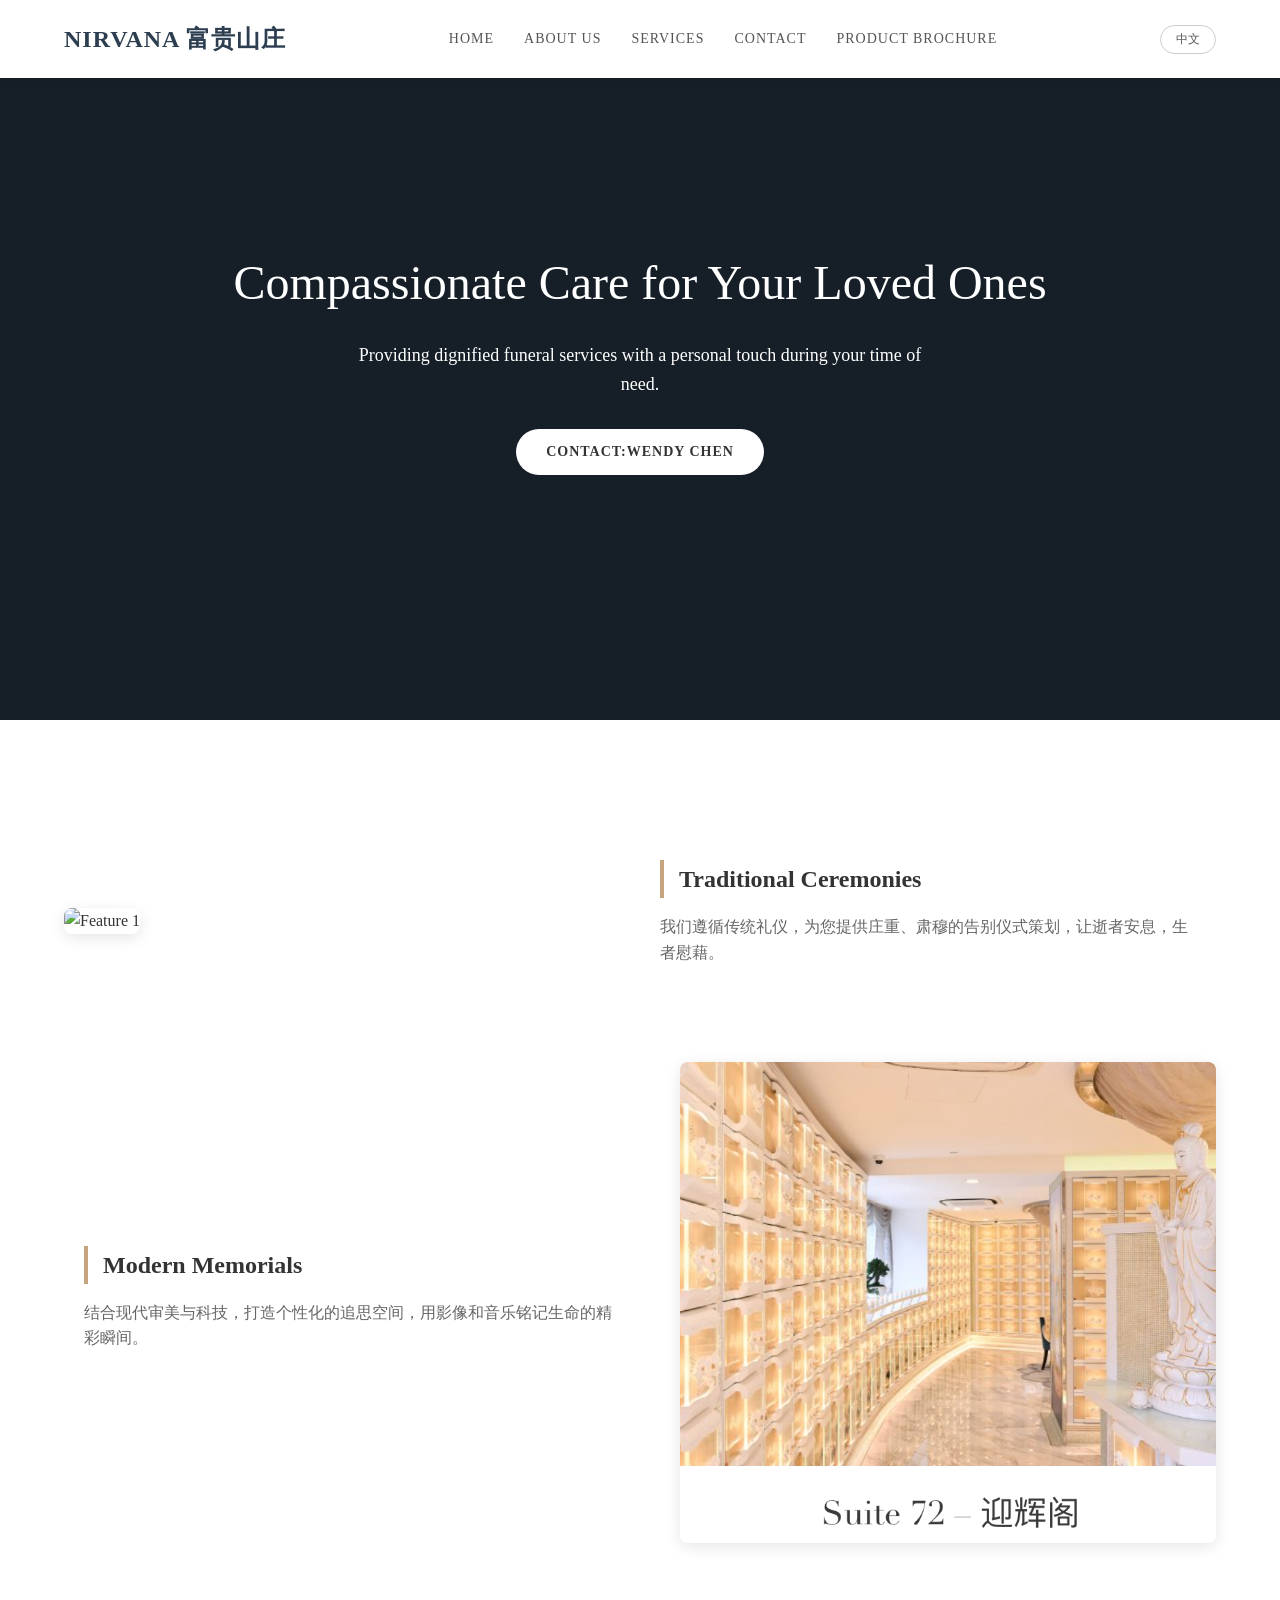
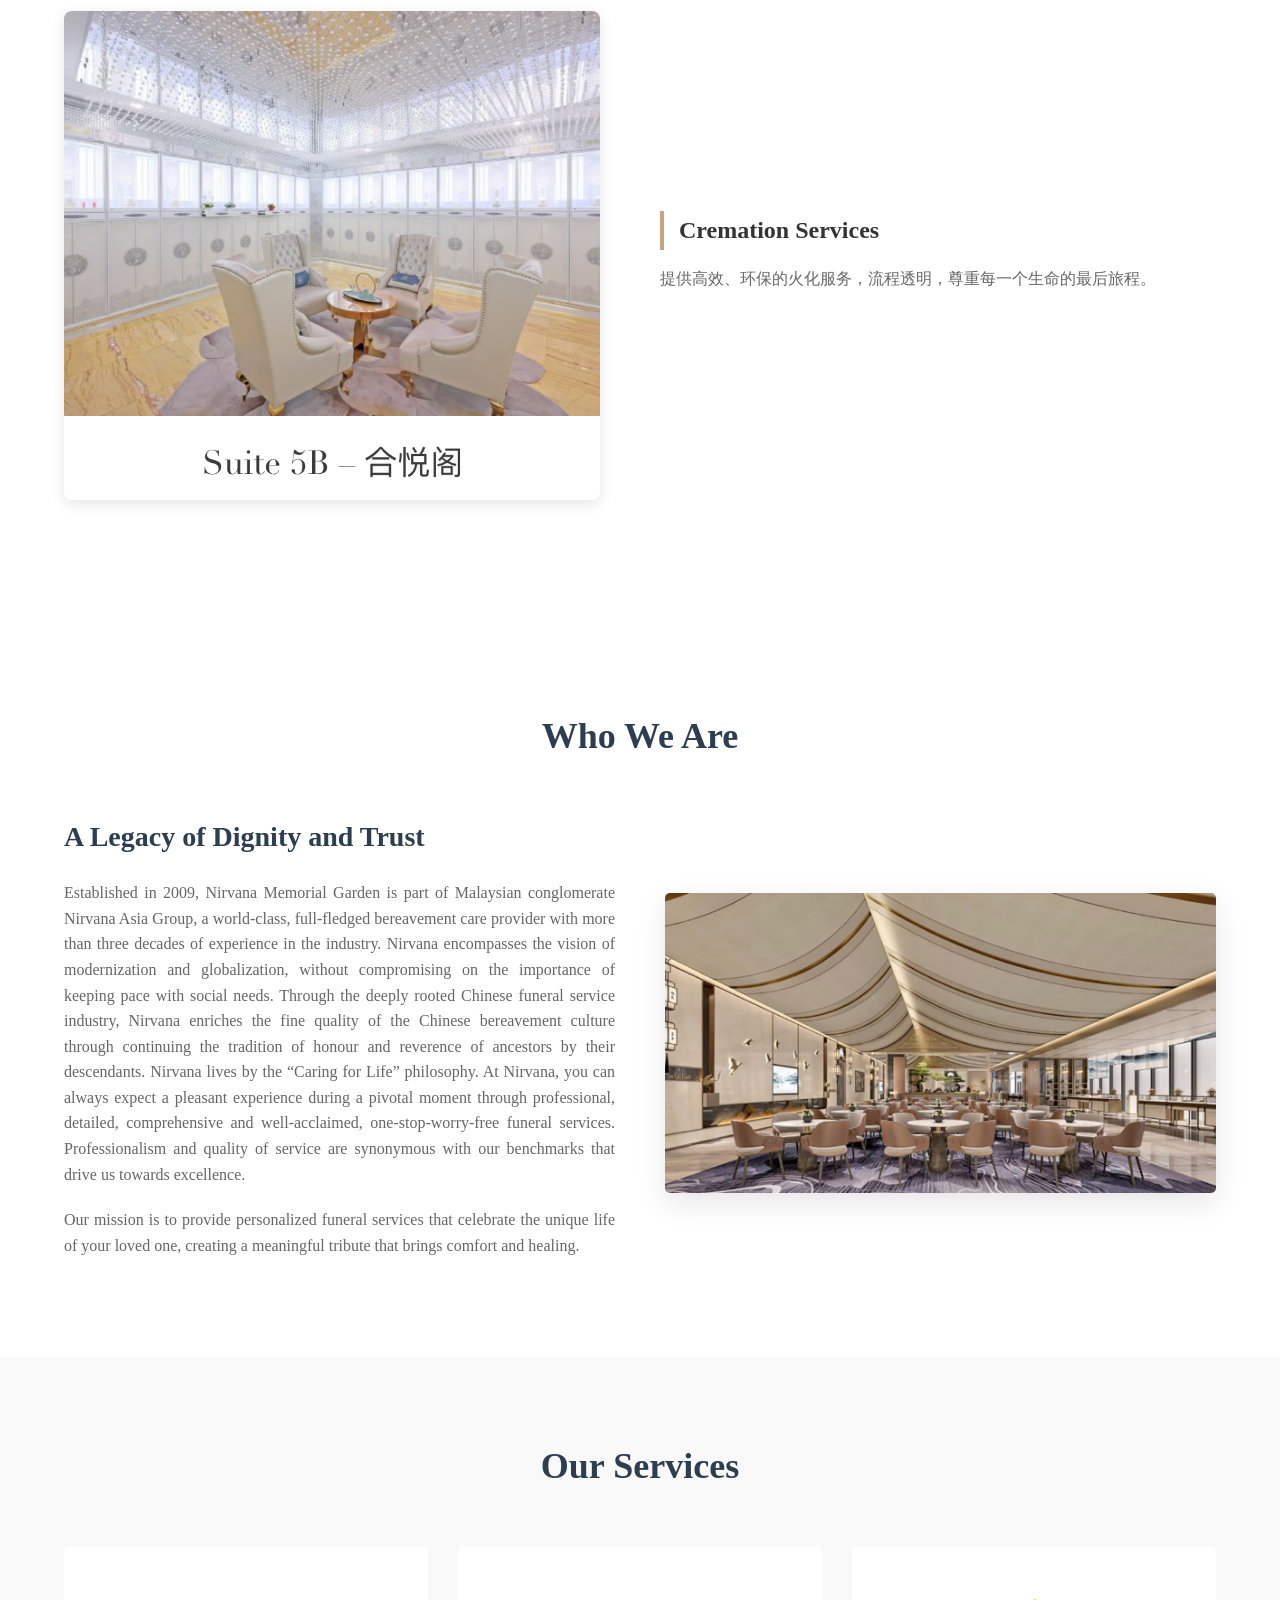
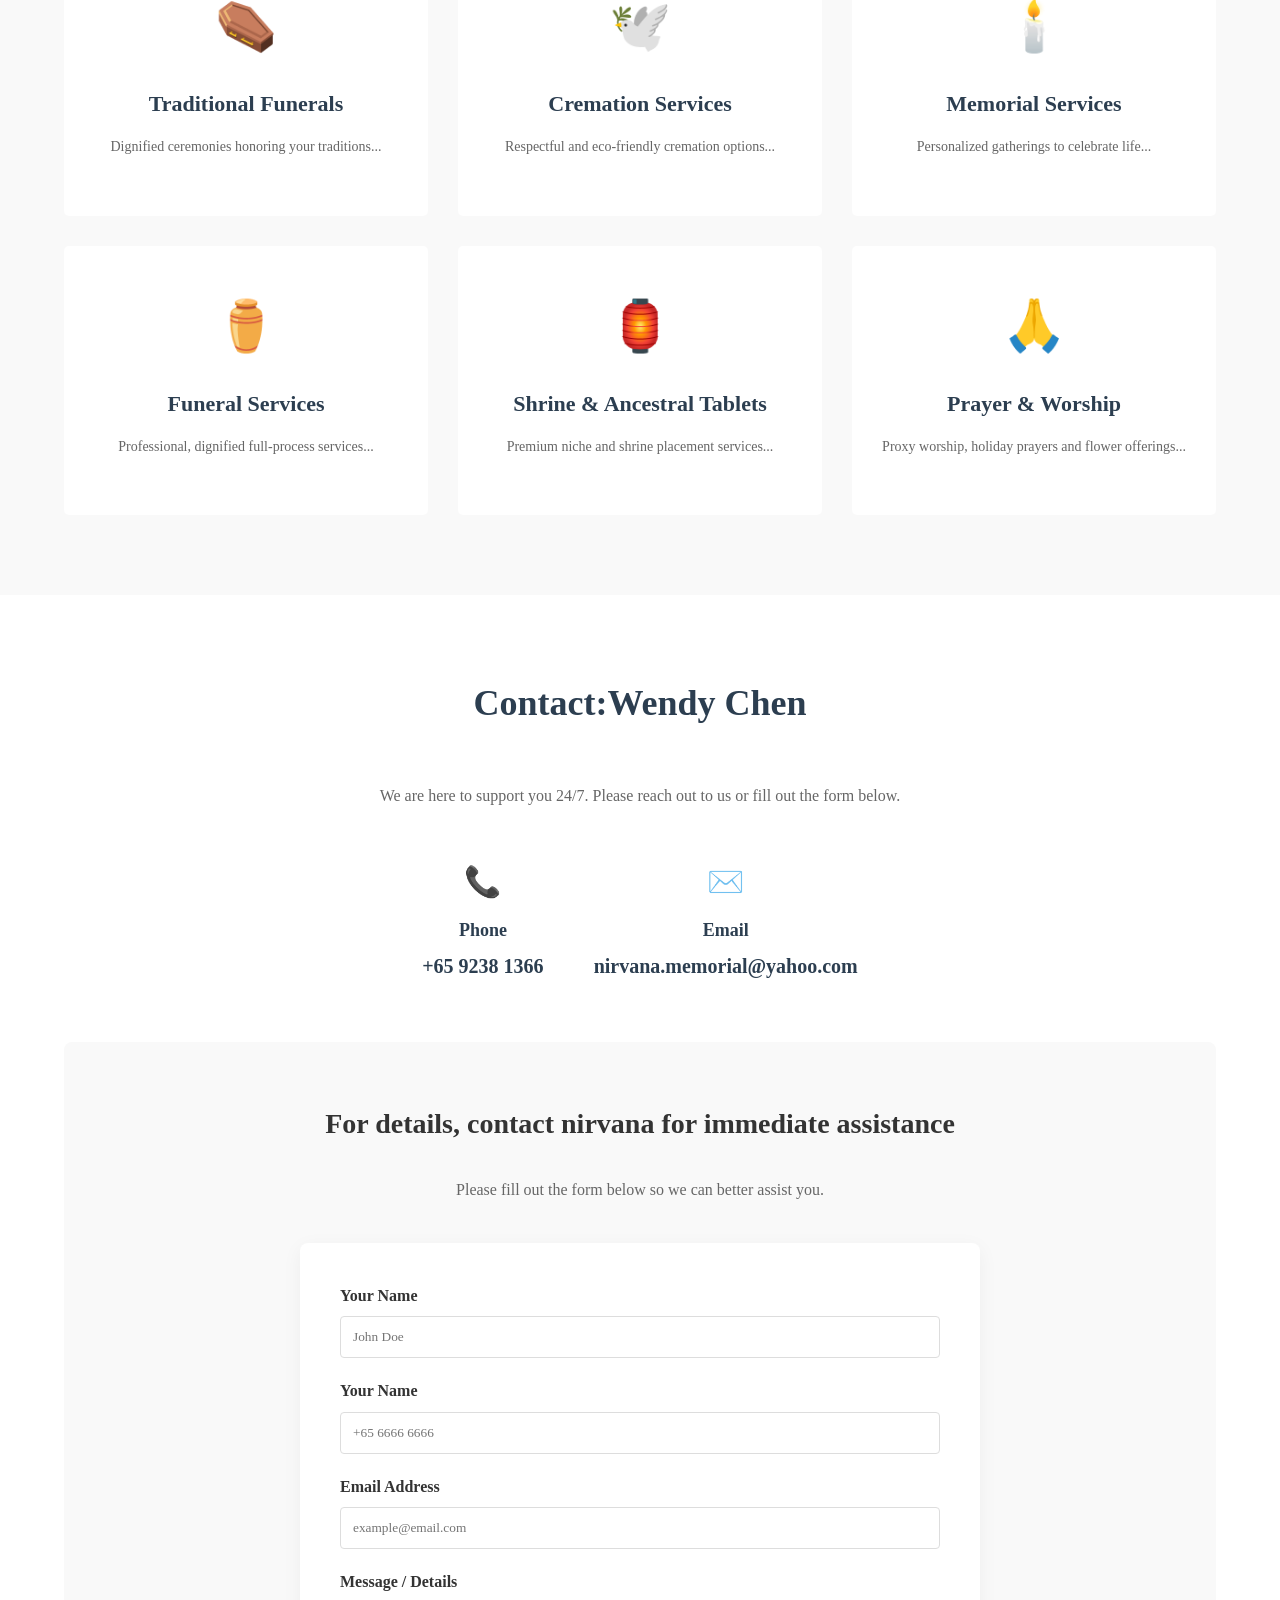
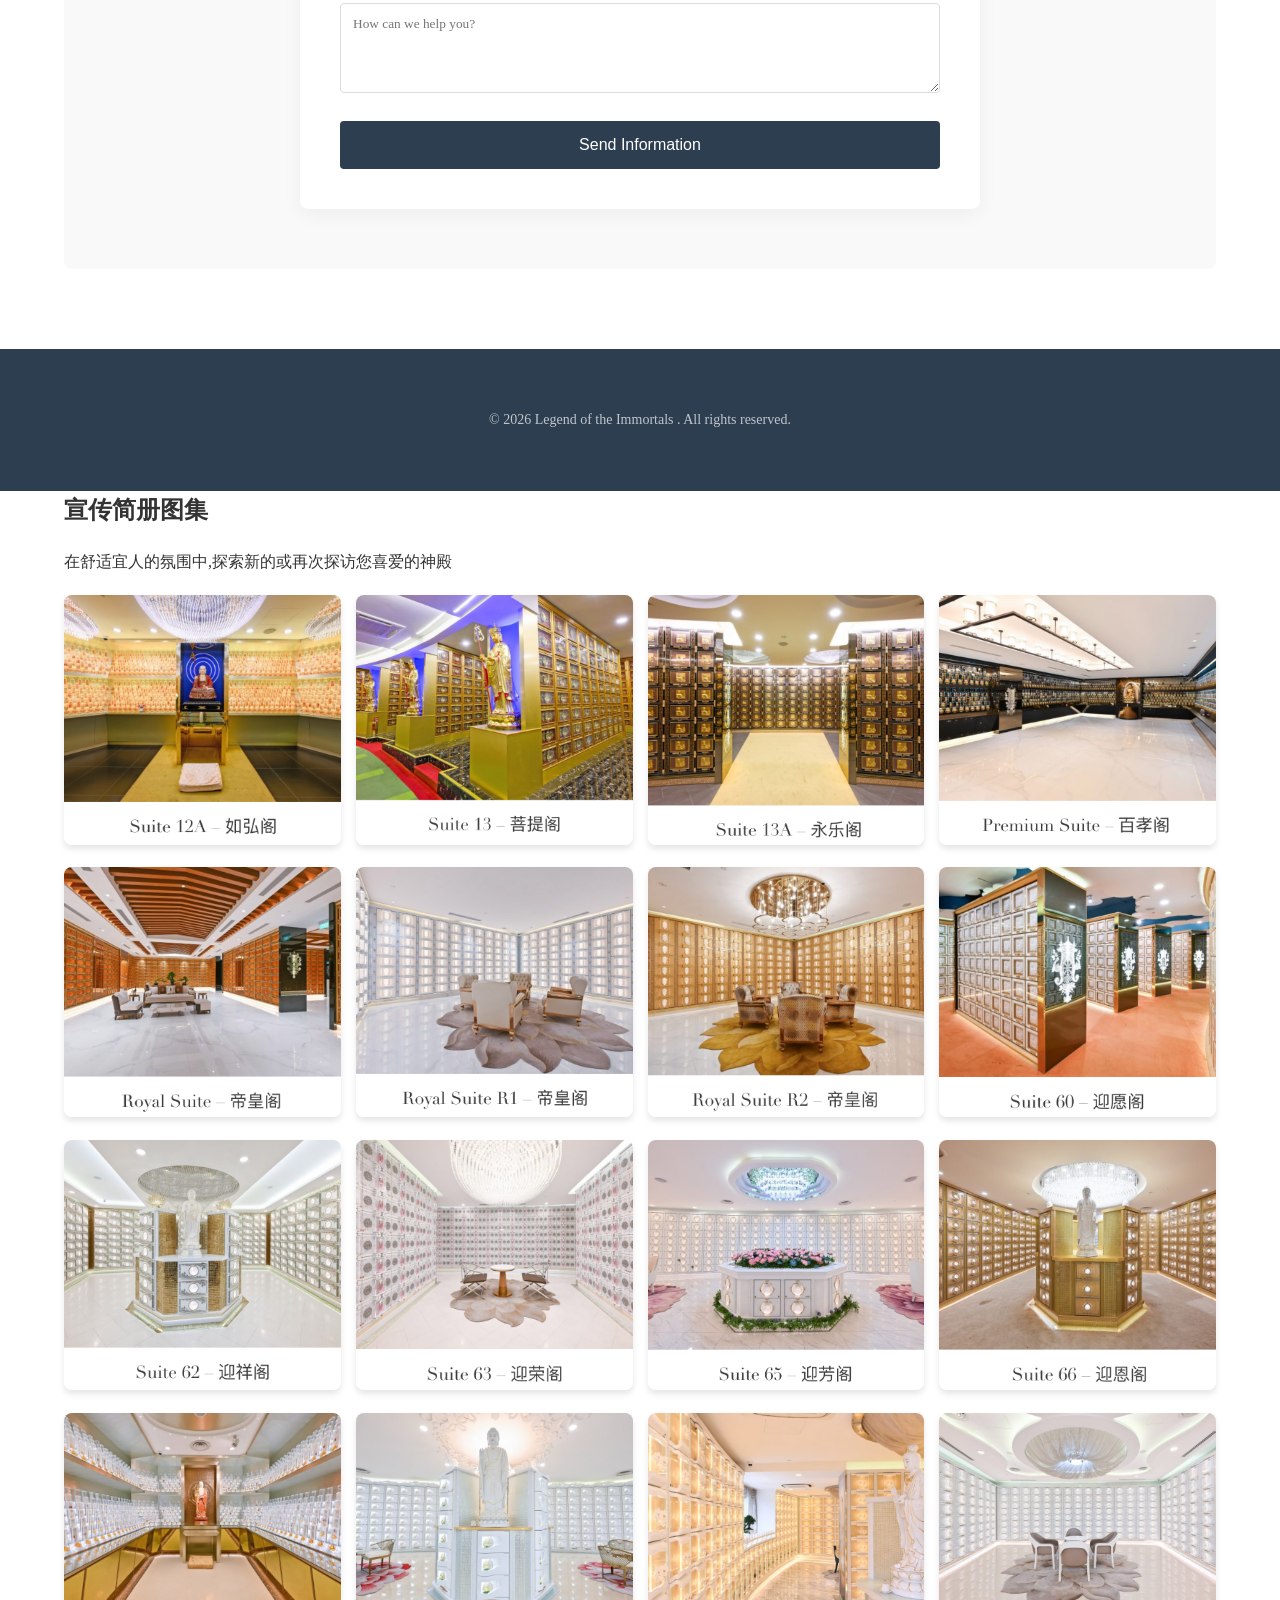
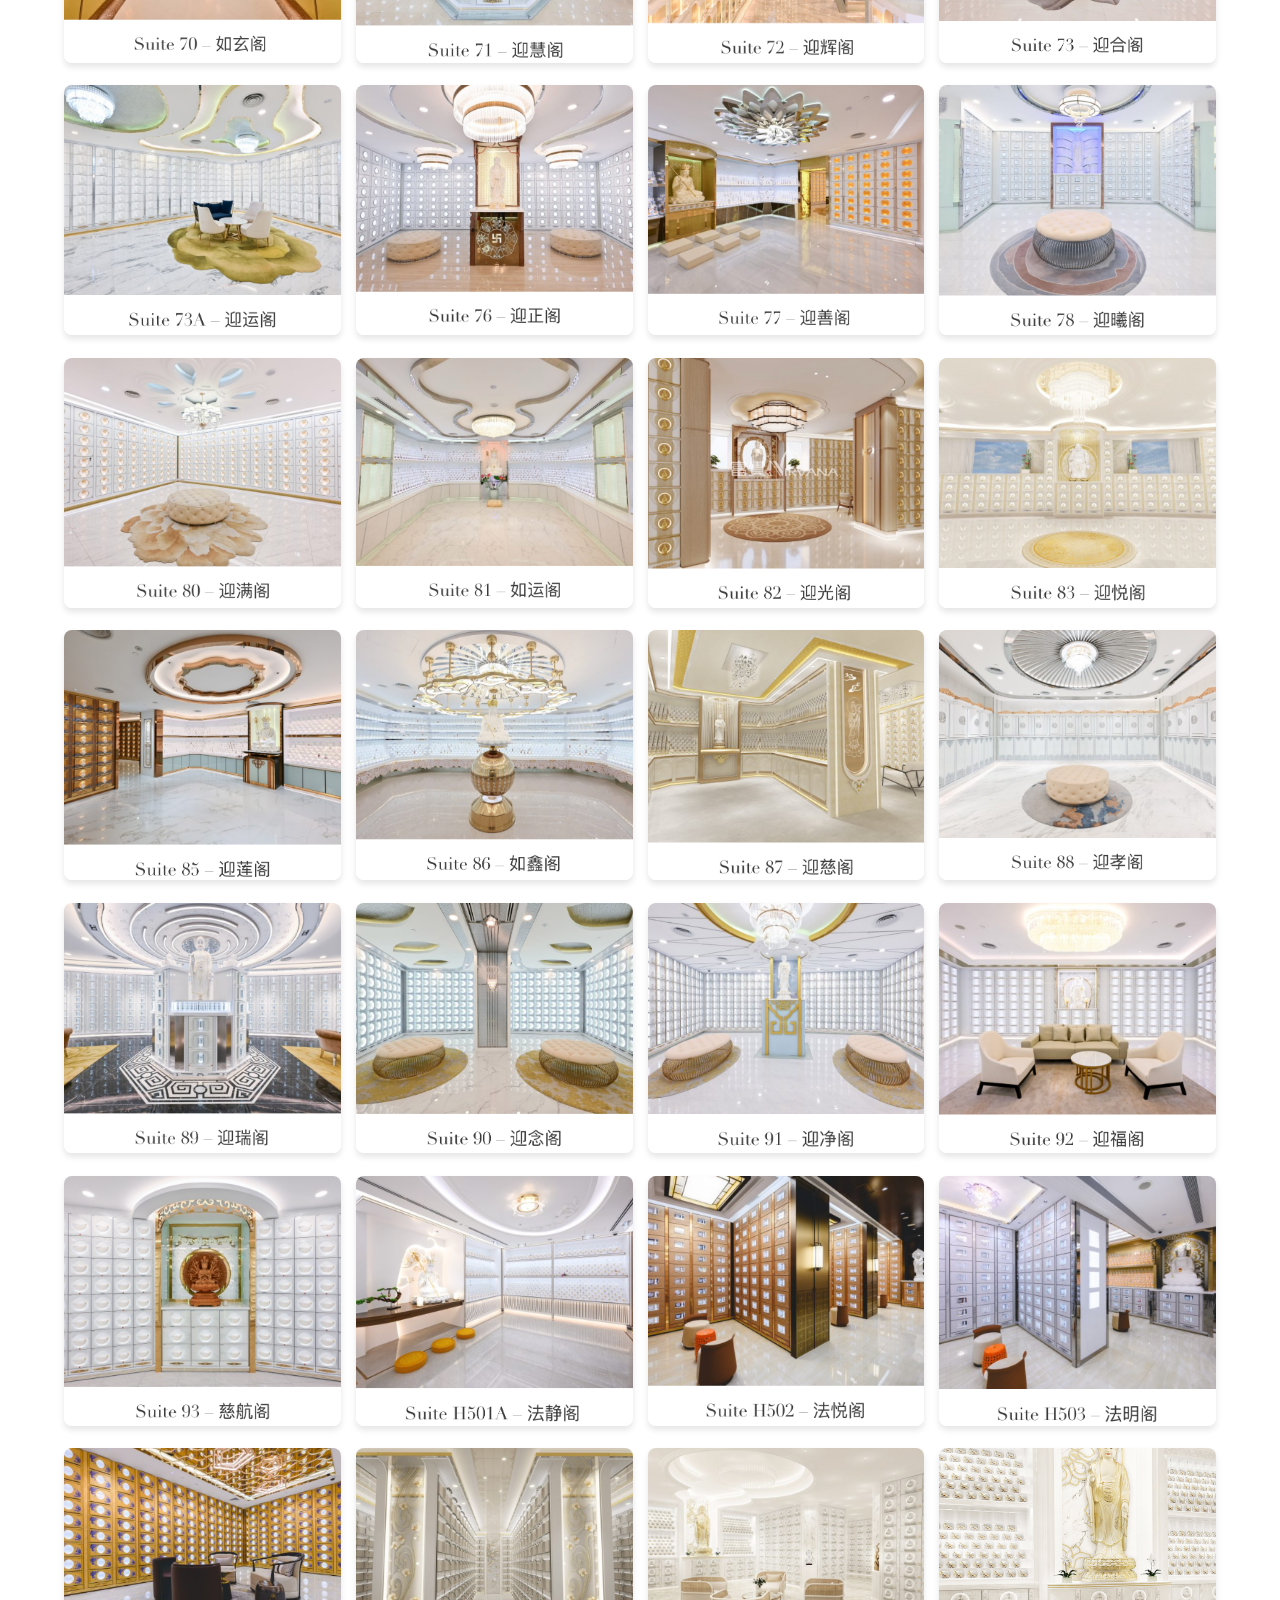
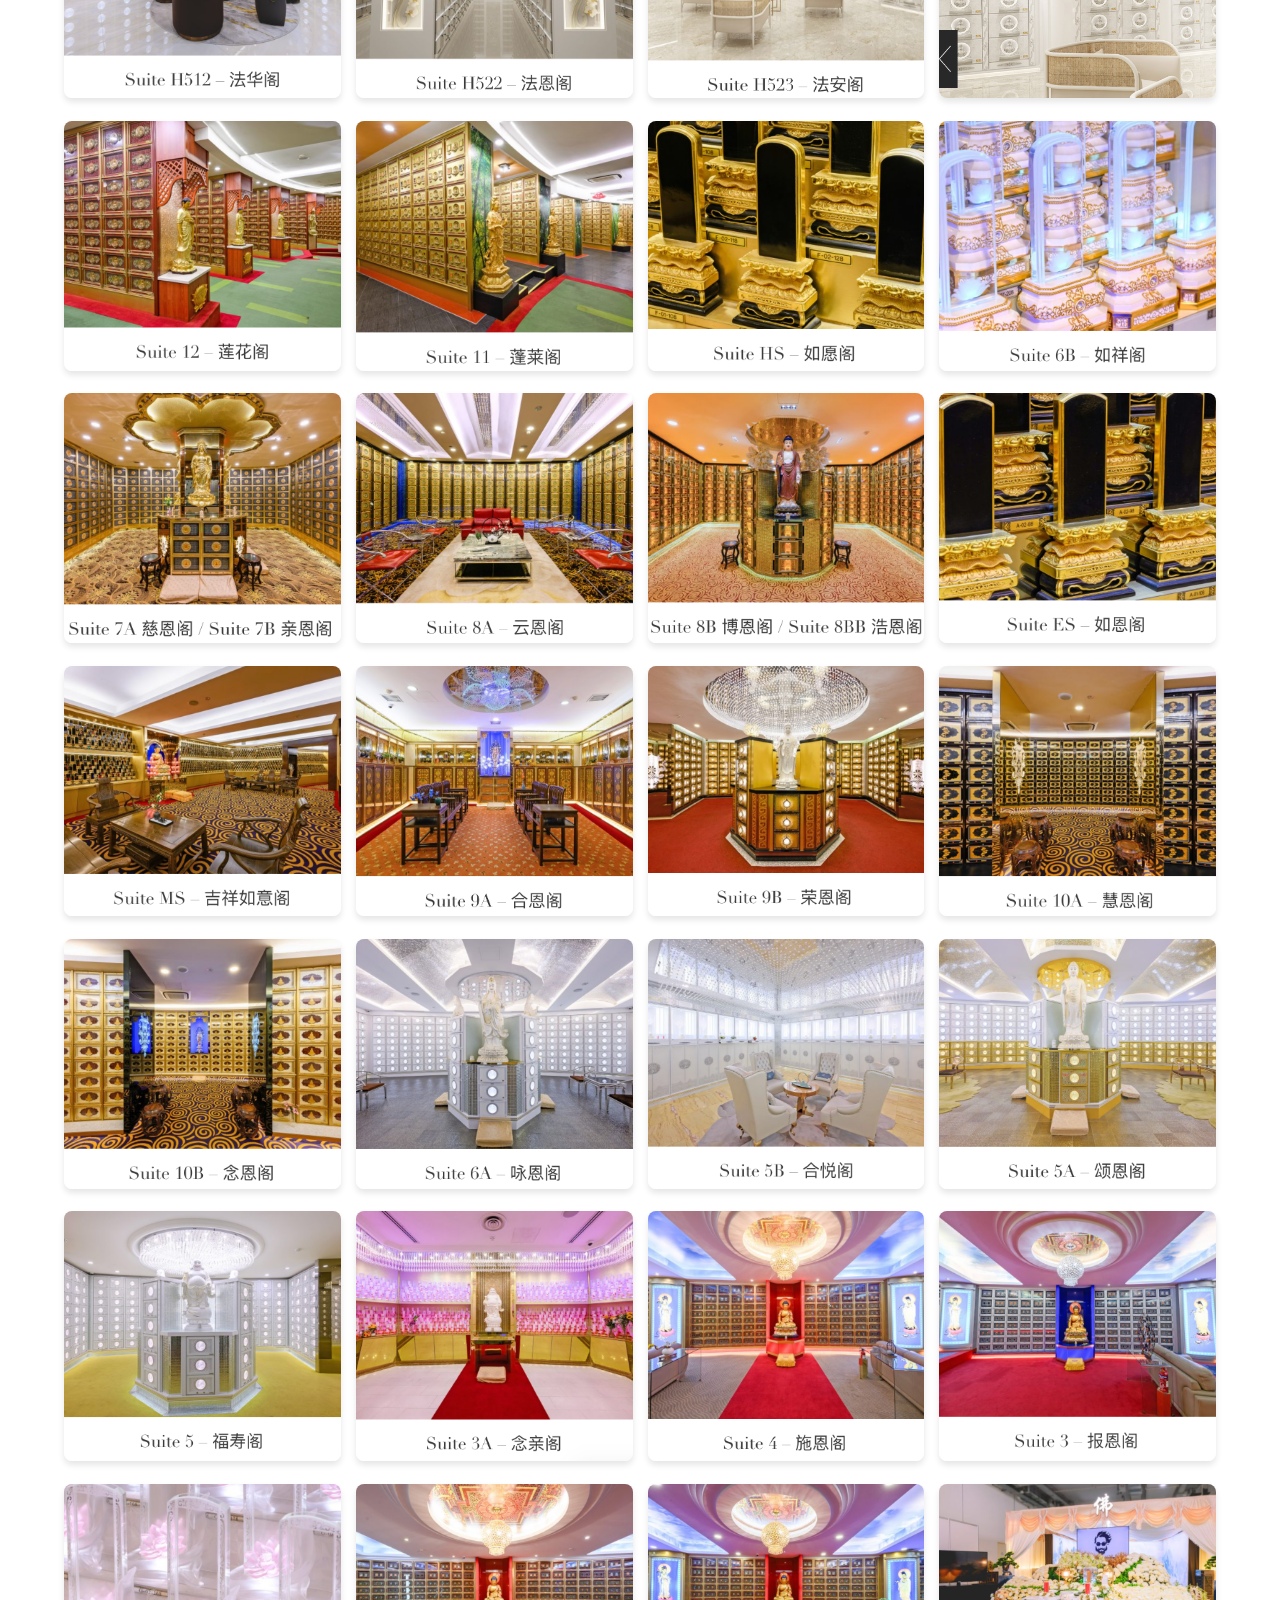
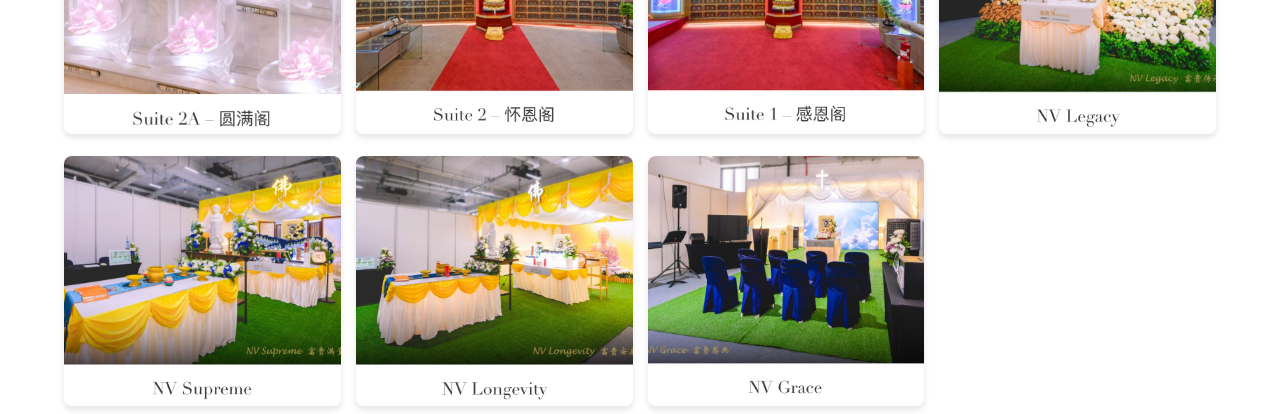
==== commit 06ea0f1c: "Update index.html" ====
--- a/index.html
+++ b/index.html
@@ -588,7 +588,7 @@
     <!-- 第二张图：右图左文 -->
     <div class="feature-row reverse">
       <div class="feature-img">
-        <img src="images/15.png" alt="Feature 2">
+        <img src="15.png" alt="Feature 2">
       </div>
       <div class="feature-text">
         <h3>Modern Memorials</h3>
@@ -599,7 +599,7 @@
     <!-- 第三张图：左图右文 -->
     <div class="feature-row">
       <div class="feature-img">
-        <img src="images/55.png" alt="Feature 3">
+        <img src="55.png" alt="Feature 3">
       </div>
       <div class="feature-text">
         <h3>Cremation Services</h3>
@@ -624,7 +624,7 @@
         <p data-i18n="about_p2">Our mission is to provide personalized funeral services that celebrate the unique life of your loved one, creating a meaningful tribute that brings comfort and healing.</p>
       </div>
       <div class="about-img">
-        <img src="Images/e.jpg" alt="About Us">
+        <img src="e.jpg" alt="About Us">
       </div>
     </div>
   </div>
@@ -640,7 +640,7 @@
       <div class="service-card" onclick="openServiceModal(
         'Traditional Funerals', 
         'Dignified ceremonies honoring your traditions and beliefs, providing a space for closure and remembrance.',
-        'images/pw.jpg'
+        'pw.jpg'
       )">
         <span class="service-icon">⚰️</span>
         <h3 data-i18n="serv1_title">Traditional Funerals</h3>
@@ -651,7 +651,7 @@
       <div class="service-card" onclick="openServiceModal(
         'Cremation Services', 
         'Respectful and eco-friendly cremation options, with various memorial packages to suit your needs.',
-        'images/e.jpg'
+        'e.jpg'
       )">
         <span class="service-icon">🕊️</span>
         <h3 data-i18n="serv2_title">Cremation Services</h3>
@@ -662,7 +662,7 @@
       <div class="service-card" onclick="openServiceModal(
         'Memorial Services', 
         'Personalized gatherings to celebrate life, whether simple or elaborate, we handle the details.',
-        'images/d.jpg'
+        'd.jpg'
       )">
         <span class="service-icon">🕯️</span>
         <h3 data-i18n="serv3_title">Memorial Services</h3>
@@ -673,7 +673,7 @@
       <div class="service-card" onclick="openServiceModal(
         'Funeral Services', 
         'Professional, dignified full-process services honoring the deceased with care.',
-        'images/b.jpg'
+        'b.jpg'
       )">
         <span class="service-icon">⚱️</span>
         <h3 data-i18n="serv4_title">Funeral Services</h3>
@@ -684,7 +684,7 @@
       <div class="service-card" onclick="openServiceModal(
         'Shrine & Ancestral Tablets', 
         'Premium niche and shrine placement services with excellent Feng Shui for blessings.',
-        'images/c.jpg'
+        'c.jpg'
       )">
         <span class="service-icon">🏮</span>
         <h3 data-i18n="serv5_title">Shrine & Ancestral Tablets</h3>
@@ -695,7 +695,7 @@
       <div class="service-card" onclick="openServiceModal(
         'Prayer & Worship', 
         'Proxy worship, holiday prayers, and flower offerings to bridge the gap of time and space.',
-        'images/a.jpg'
+        'a.jpg'
       )">
         <span class="service-icon">🙏</span>
         <h3 data-i18n="serv6_title">Prayer & Worship</h3>
@@ -924,7 +924,7 @@
         // 如果你的命名是 1.jpg，就把下面的 ${i} 改成 gallery${i}
         htmlContent += `
             <div class="photo-item">
-                <img src="images/${i}${imageFormat}" alt="1${i}" loading="lazy">
+                <img src="${i}${imageFormat}" alt="1${i}" loading="lazy">
             </div>
         `;
     }
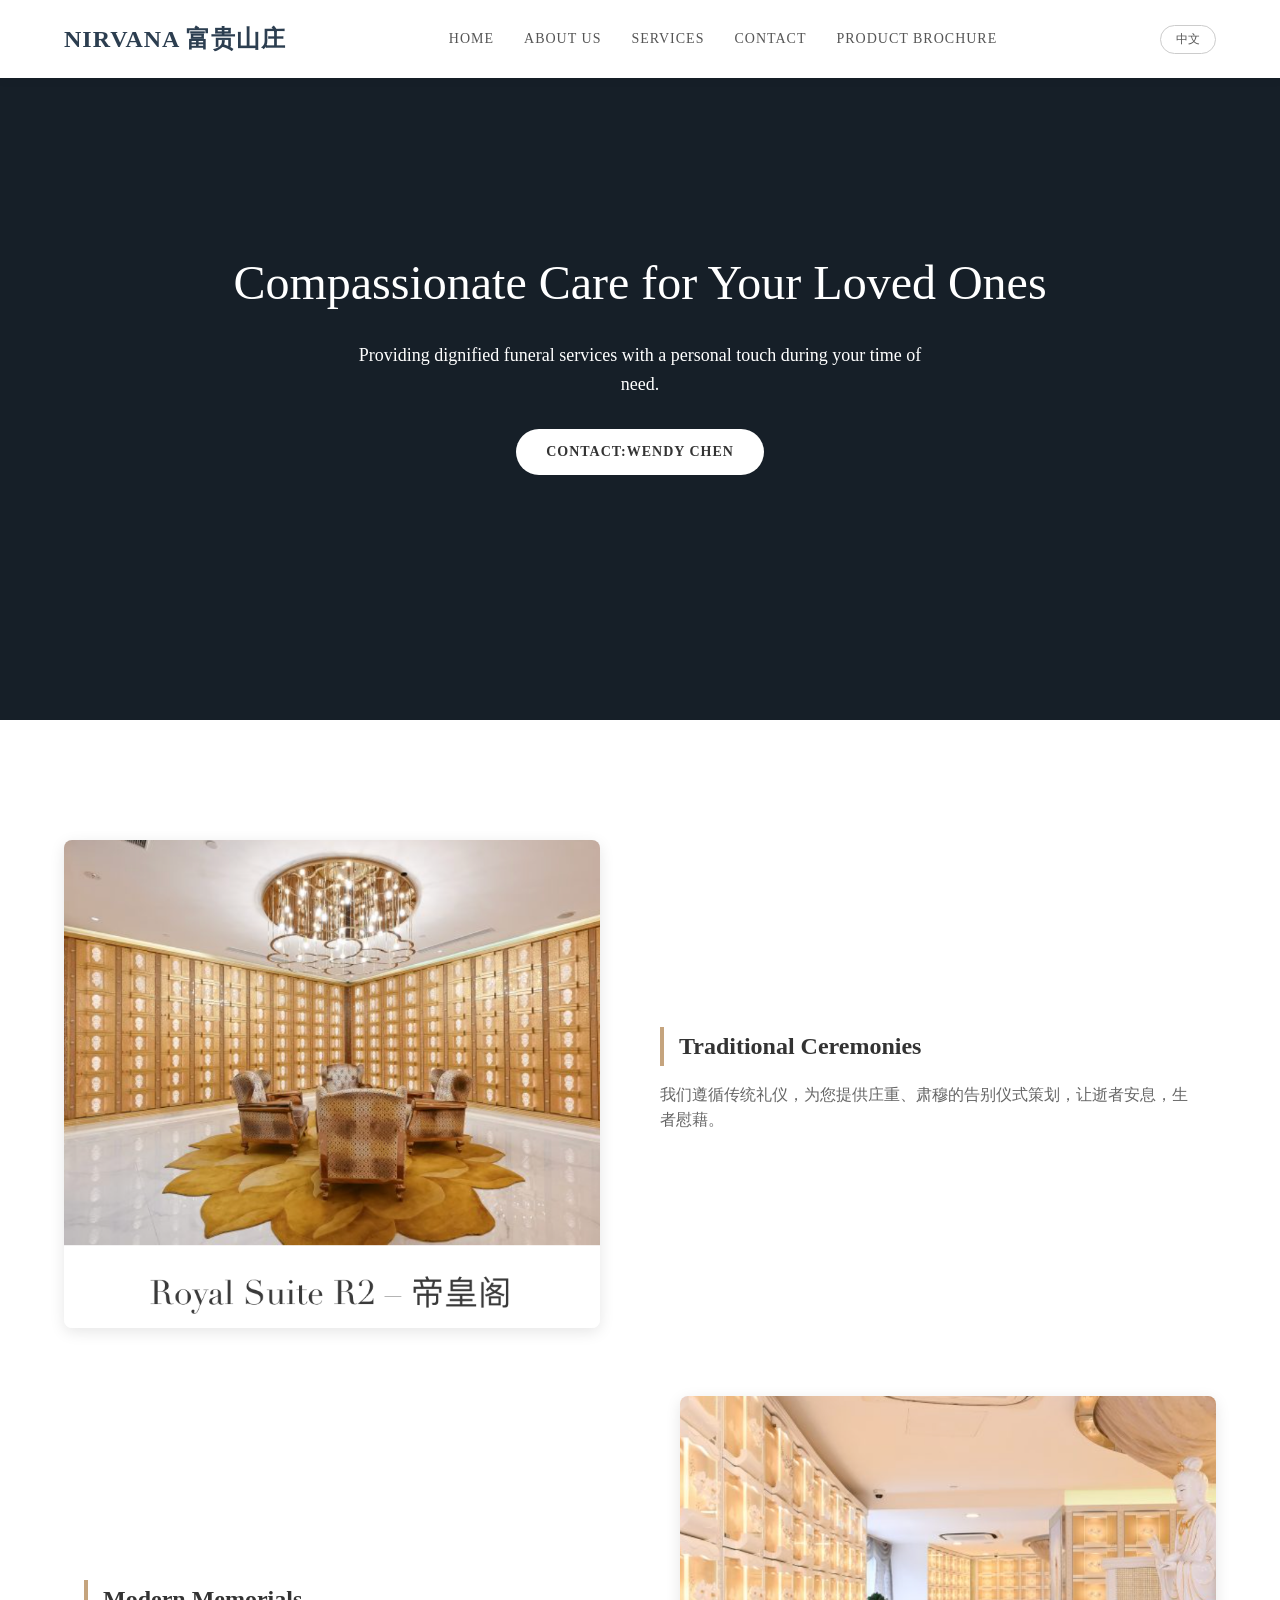
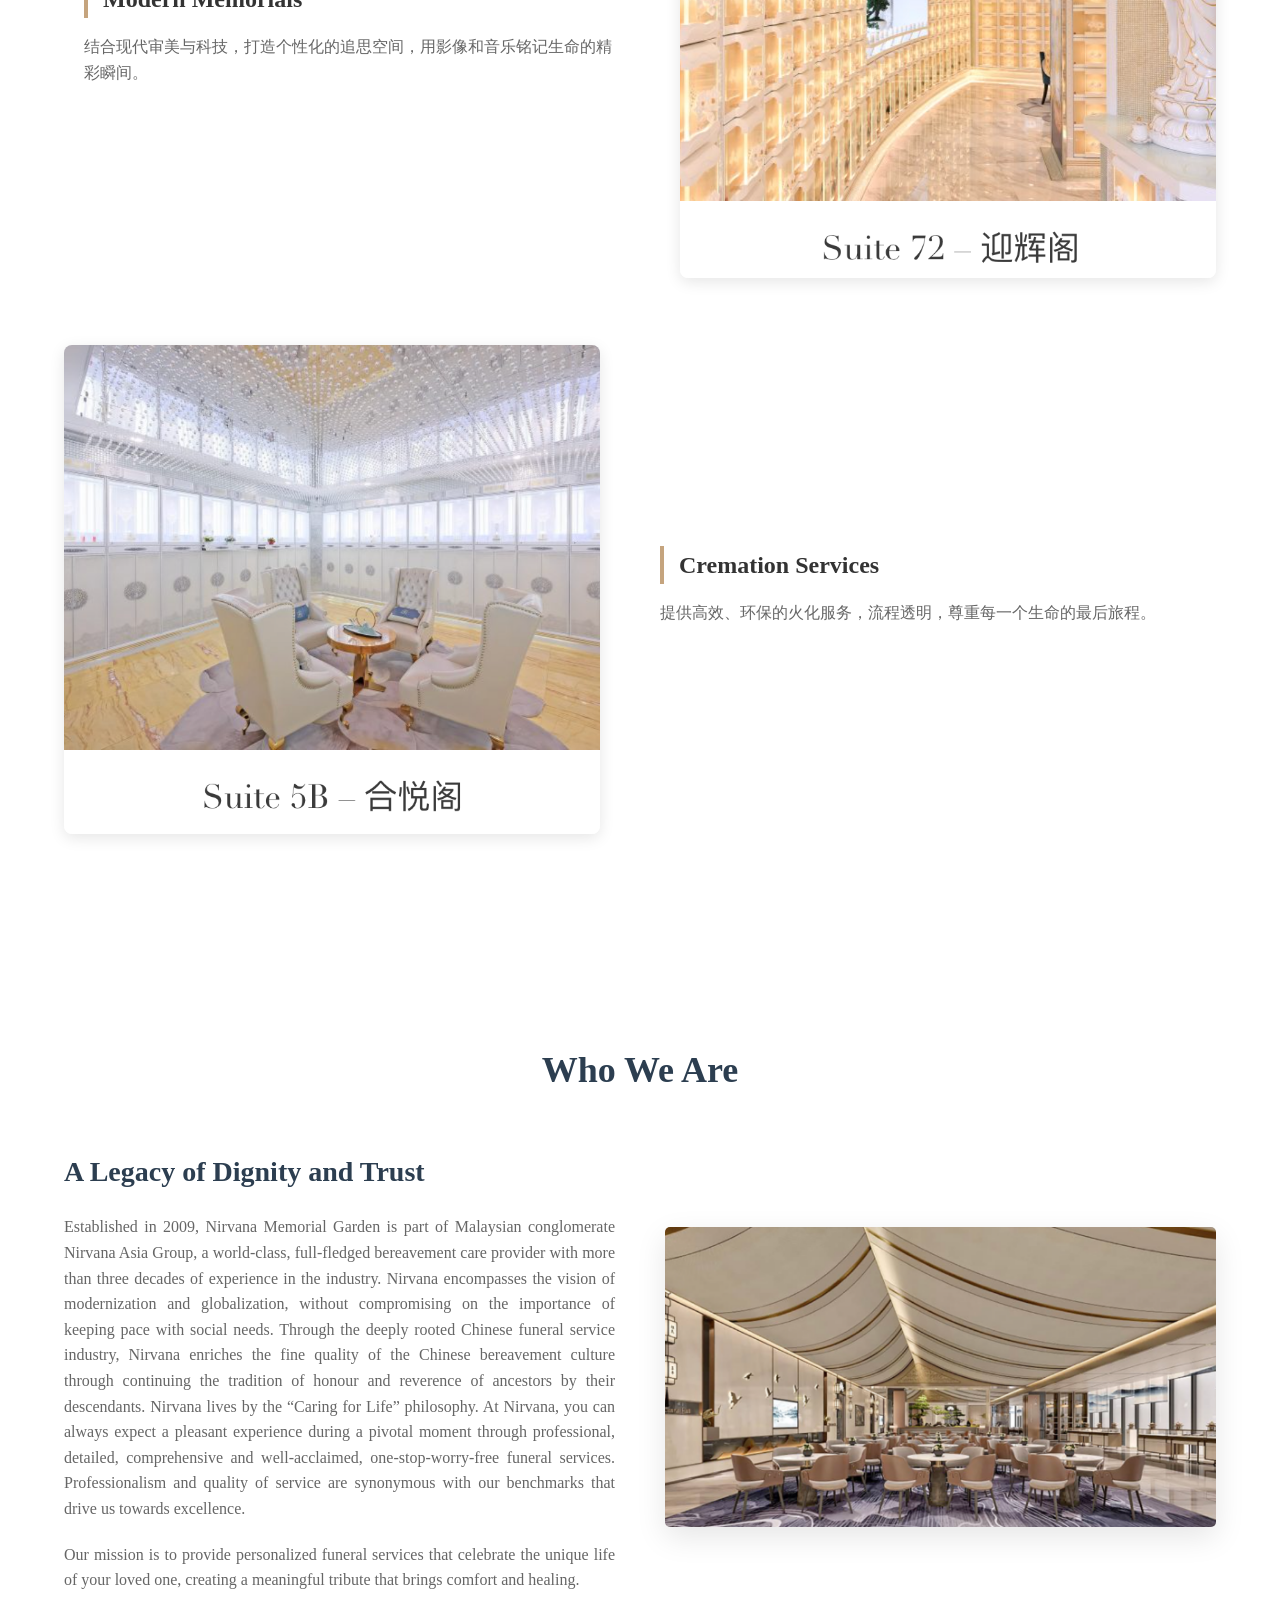
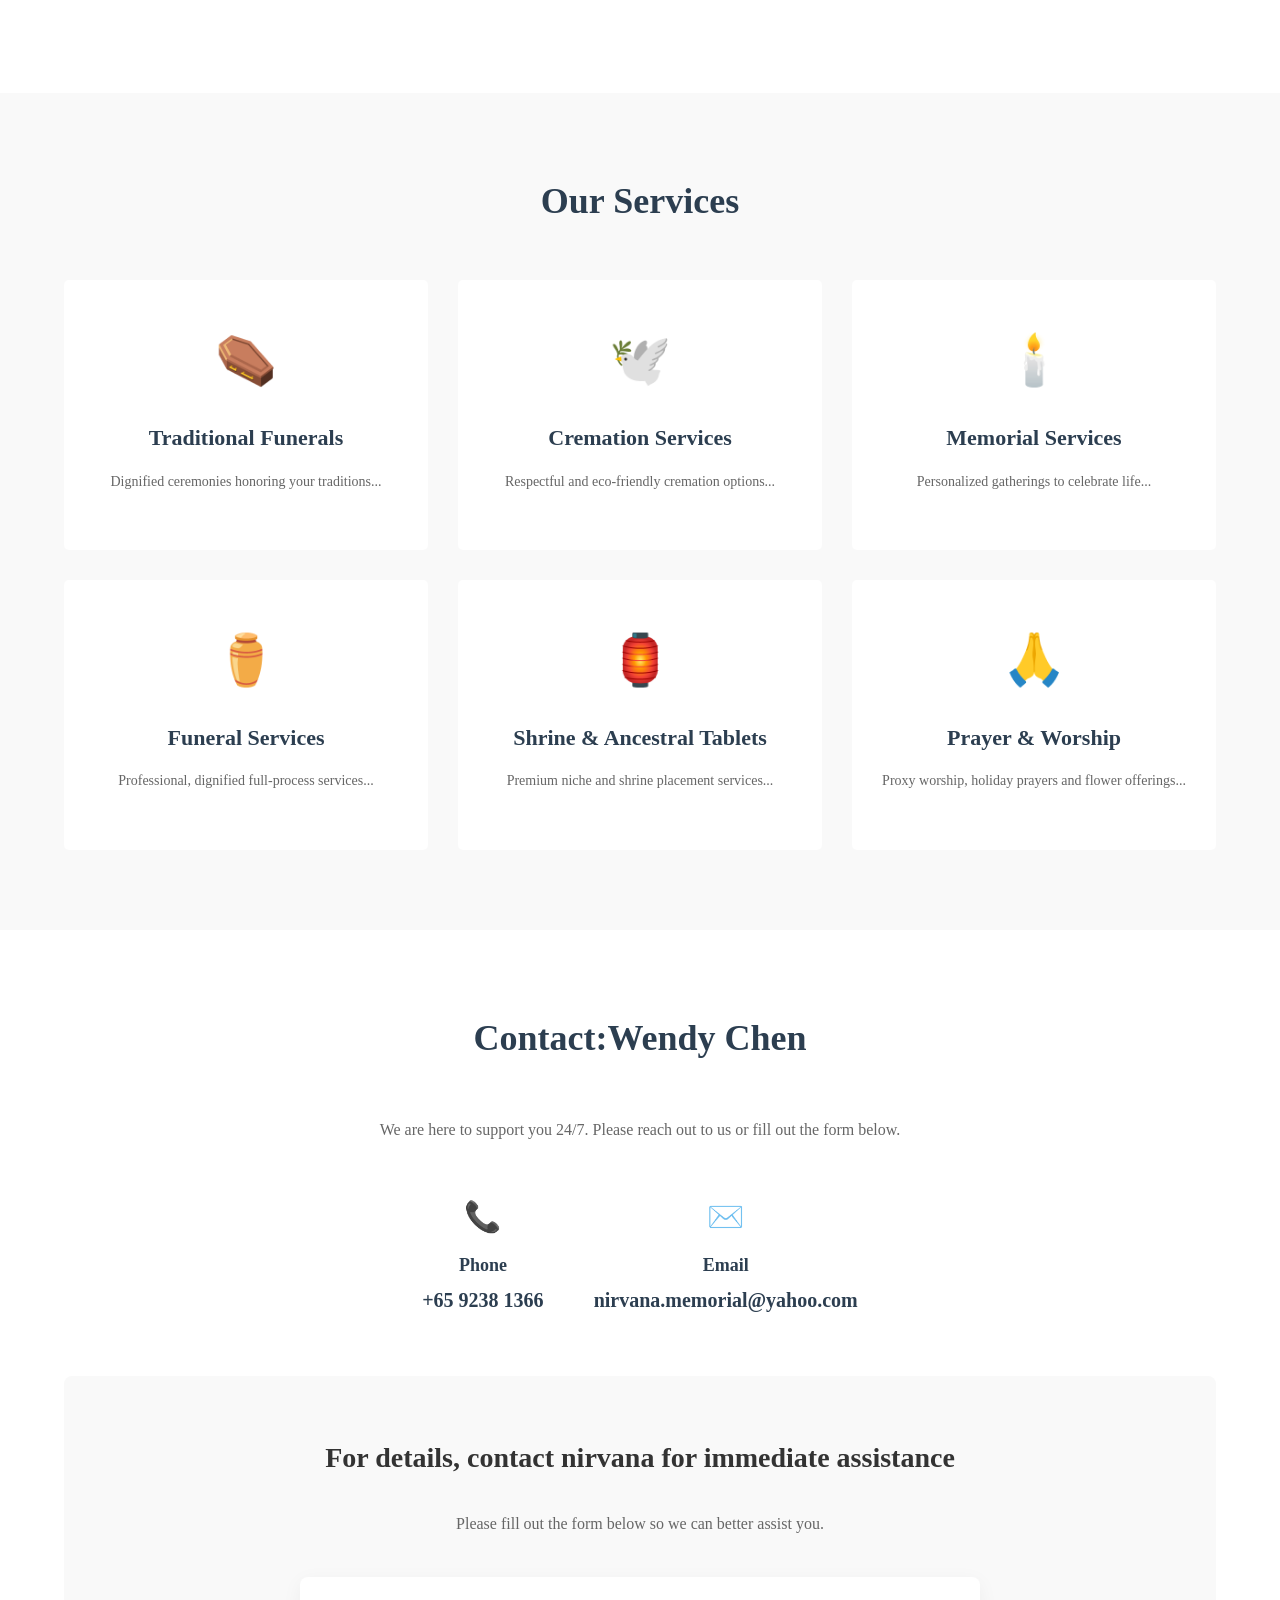
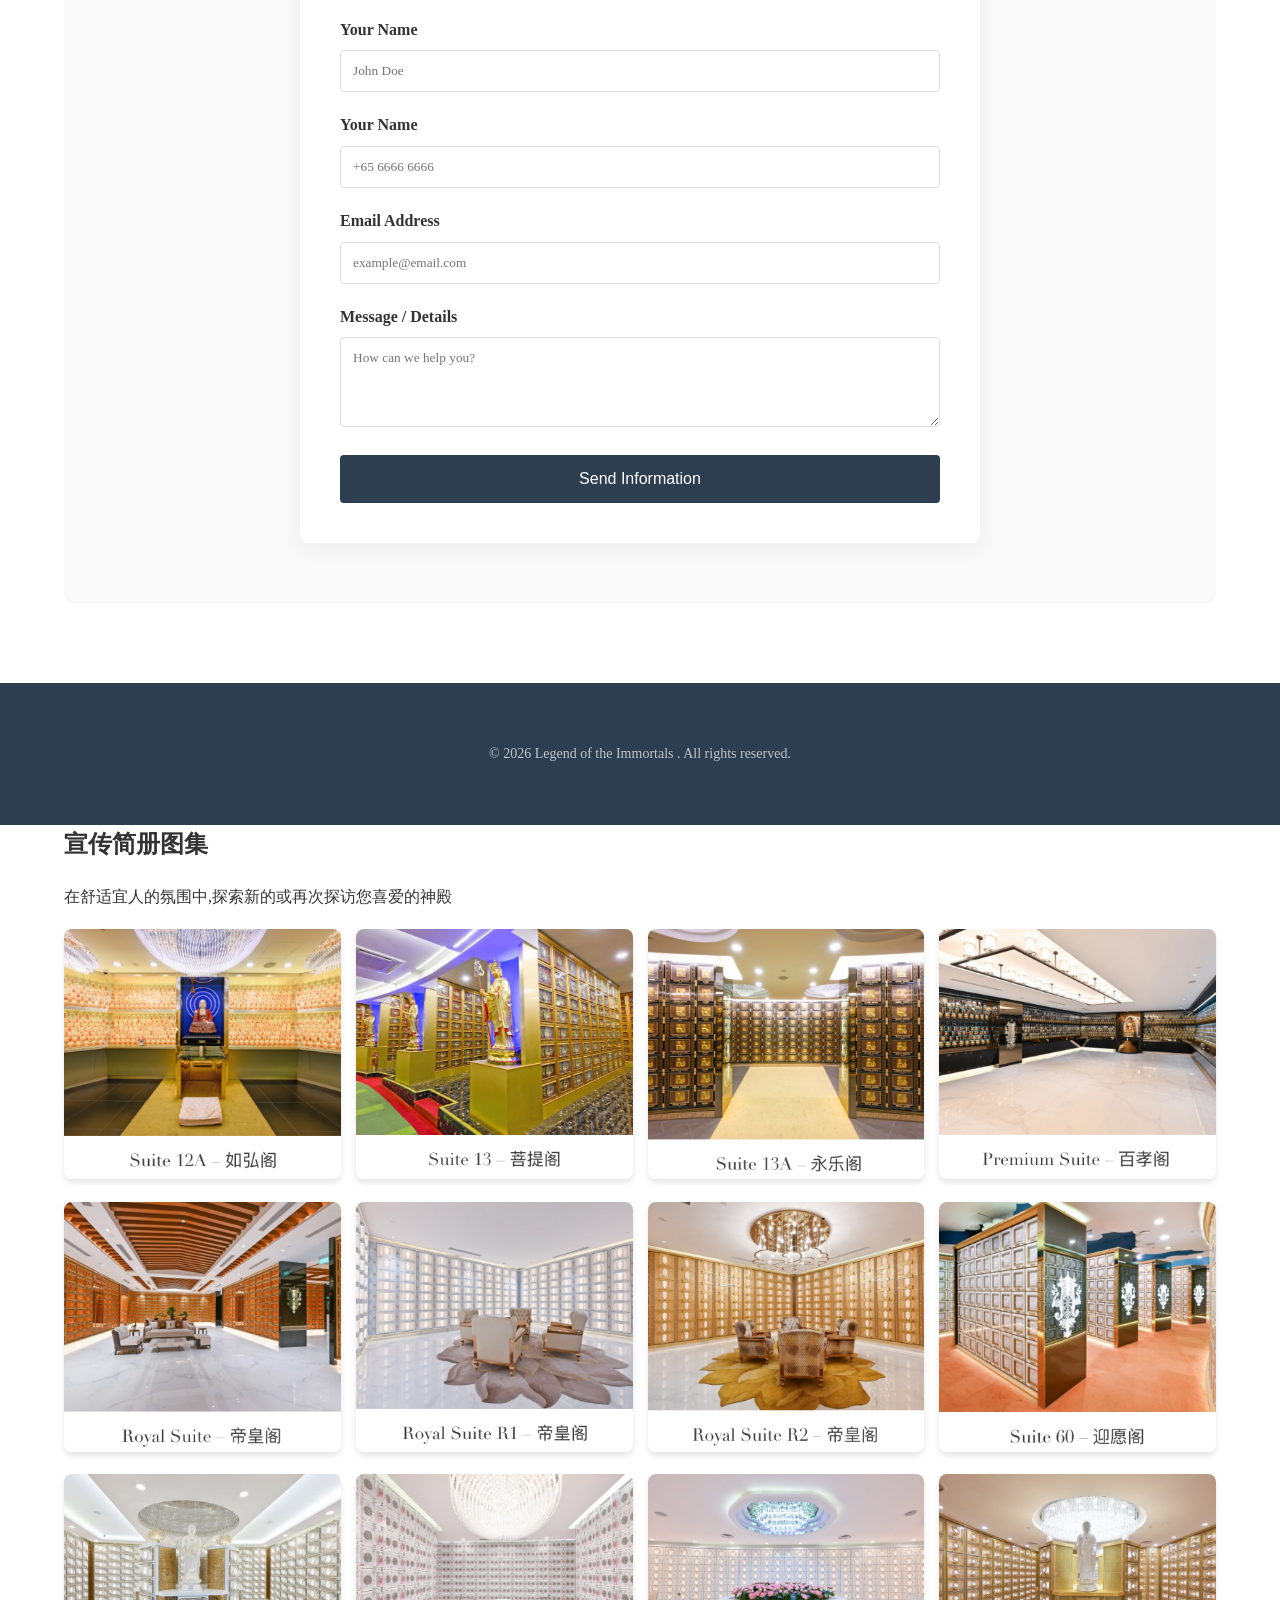
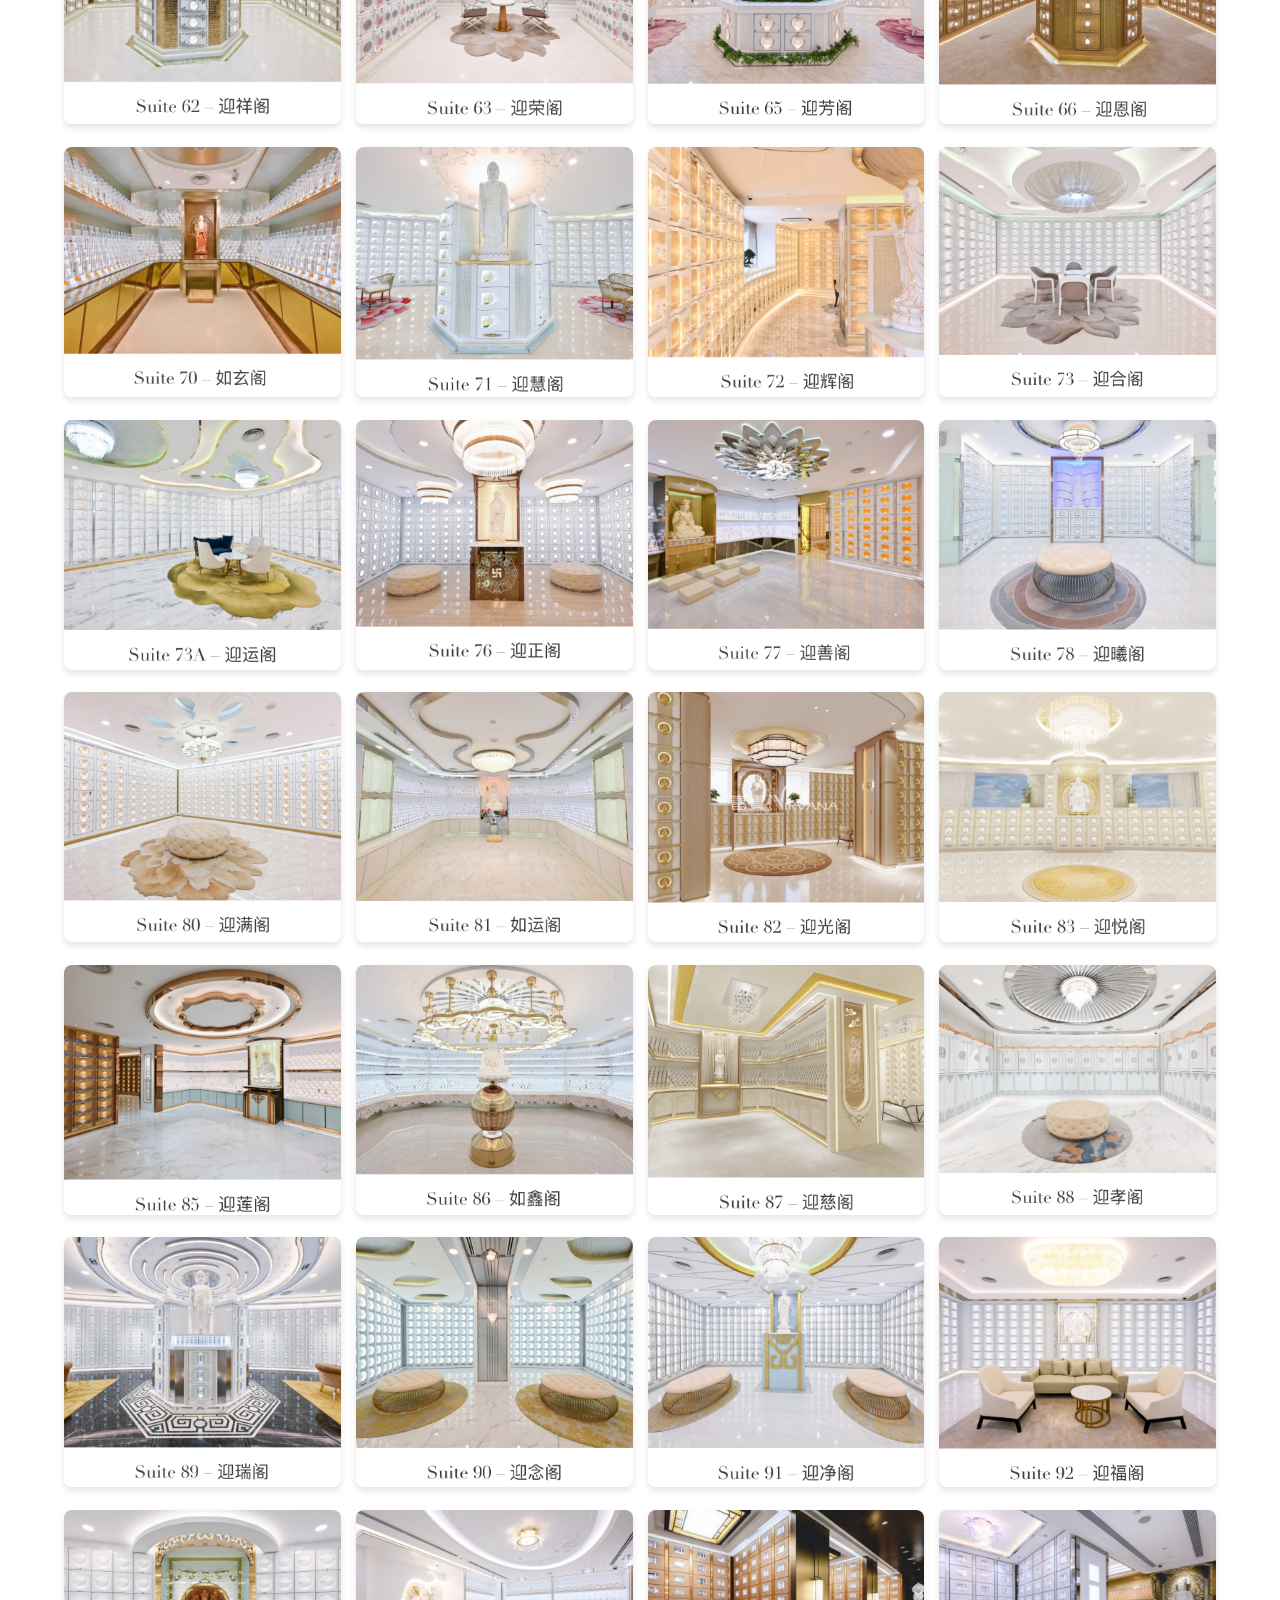
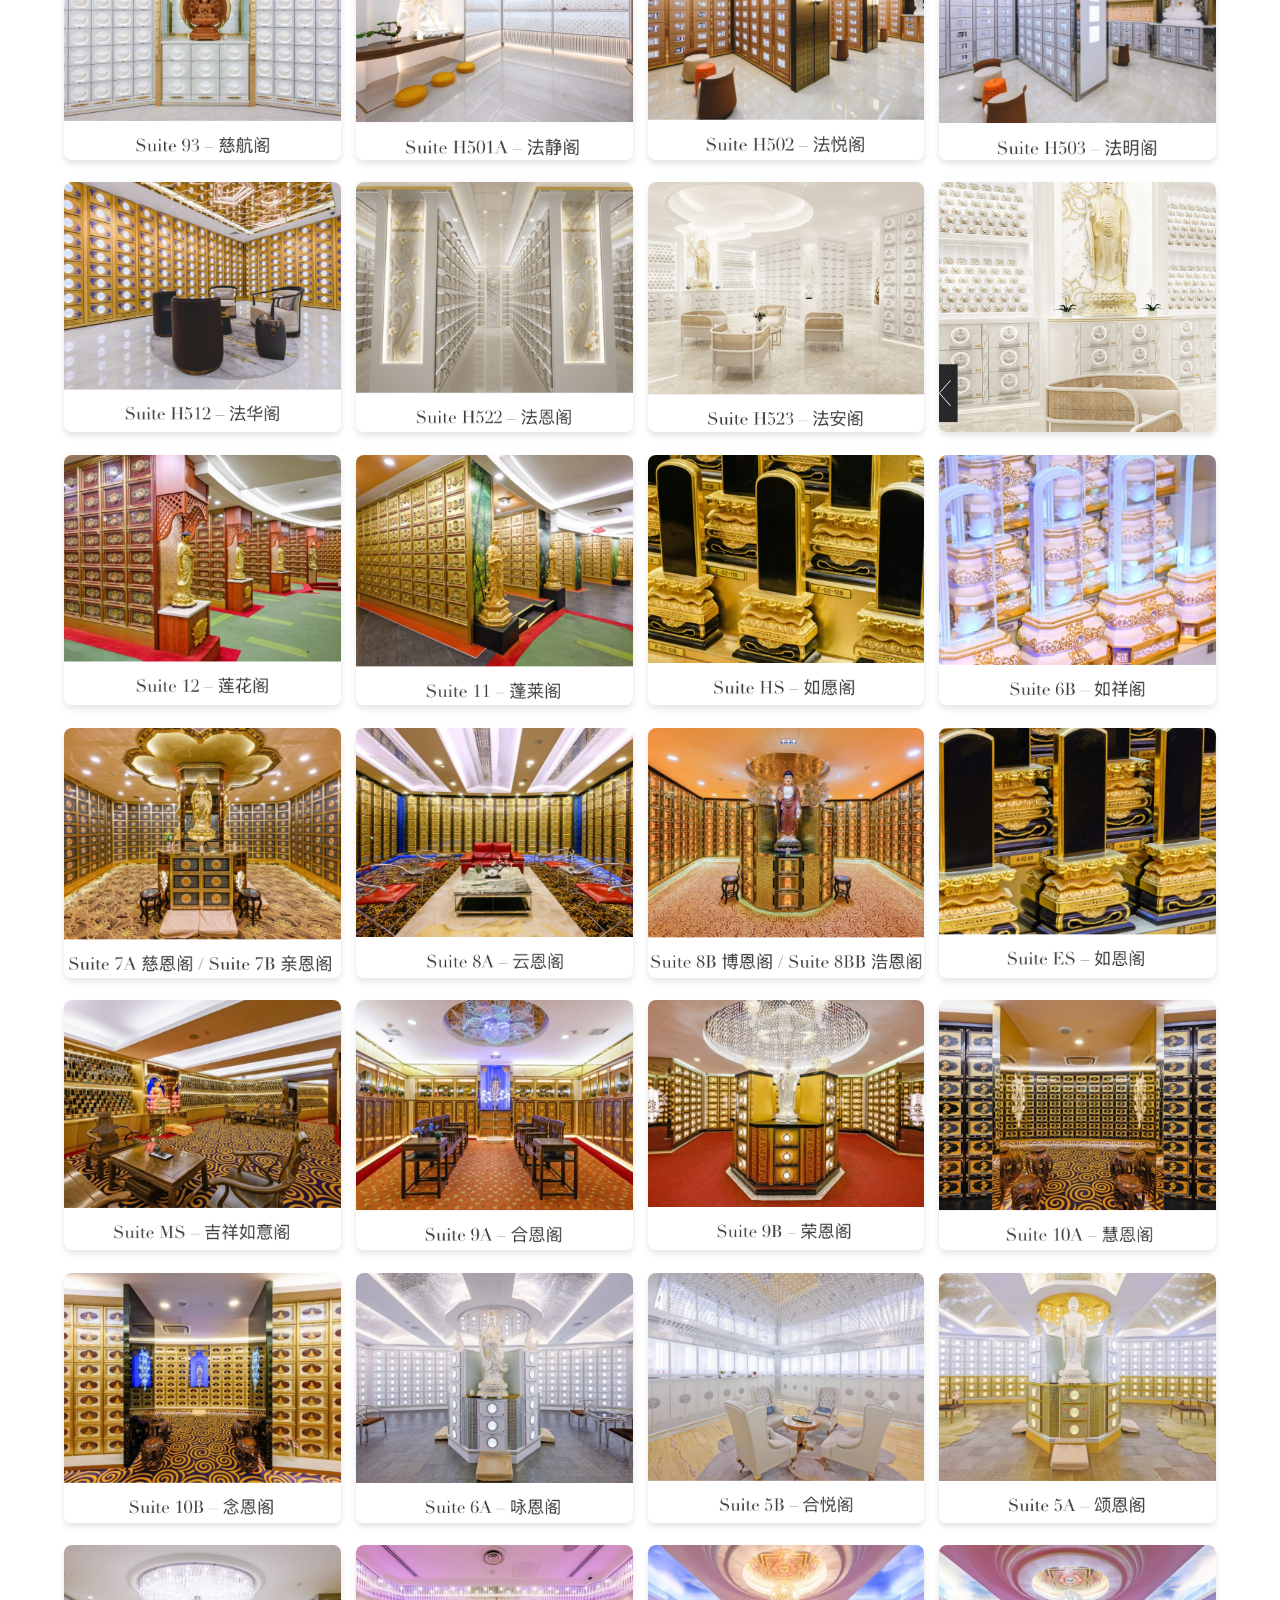
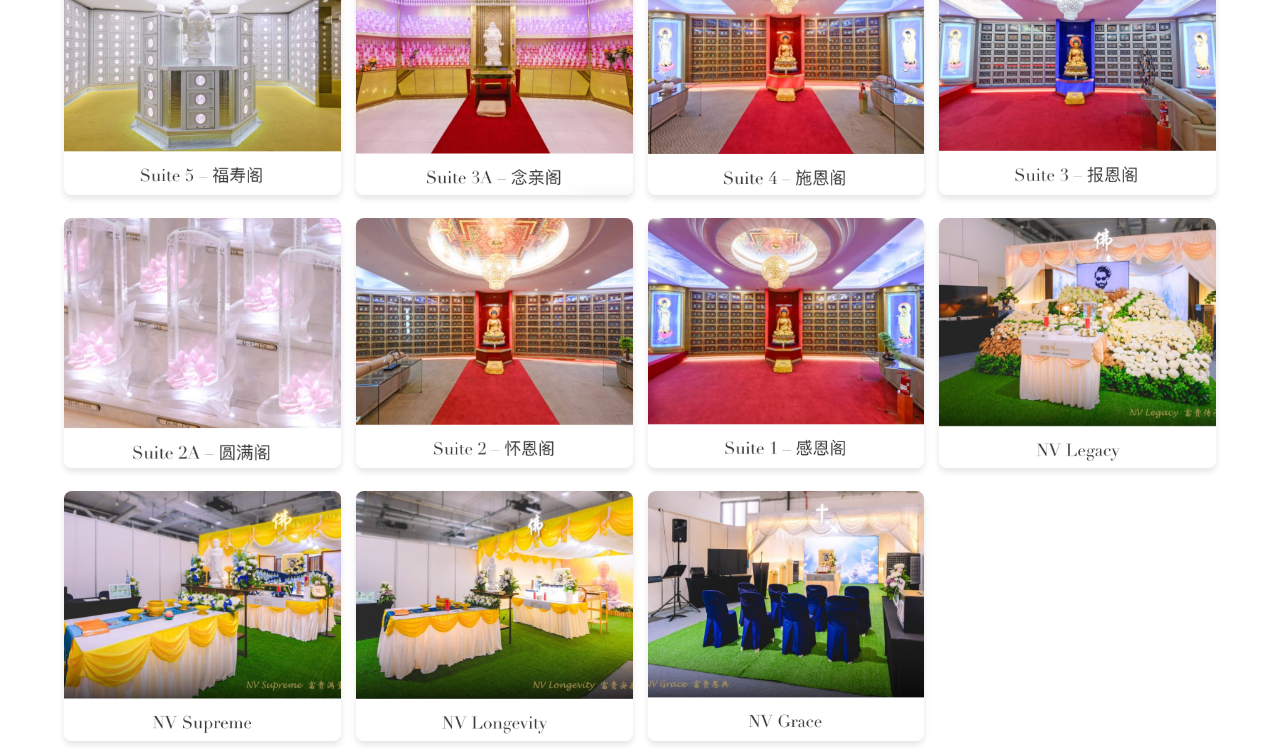
==== commit d97cc0fb: "Update index.html" ====
--- a/index.html
+++ b/index.html
@@ -577,7 +577,7 @@
     <!-- 第一张图：左图右文 -->
     <div class="feature-row">
       <div class="feature-img">
-        <img src="images/7.png" alt="Feature 1">
+        <img src="7.png" alt="Feature 1">
       </div>
       <div class="feature-text">
         <h3>Traditional Ceremonies</h3>
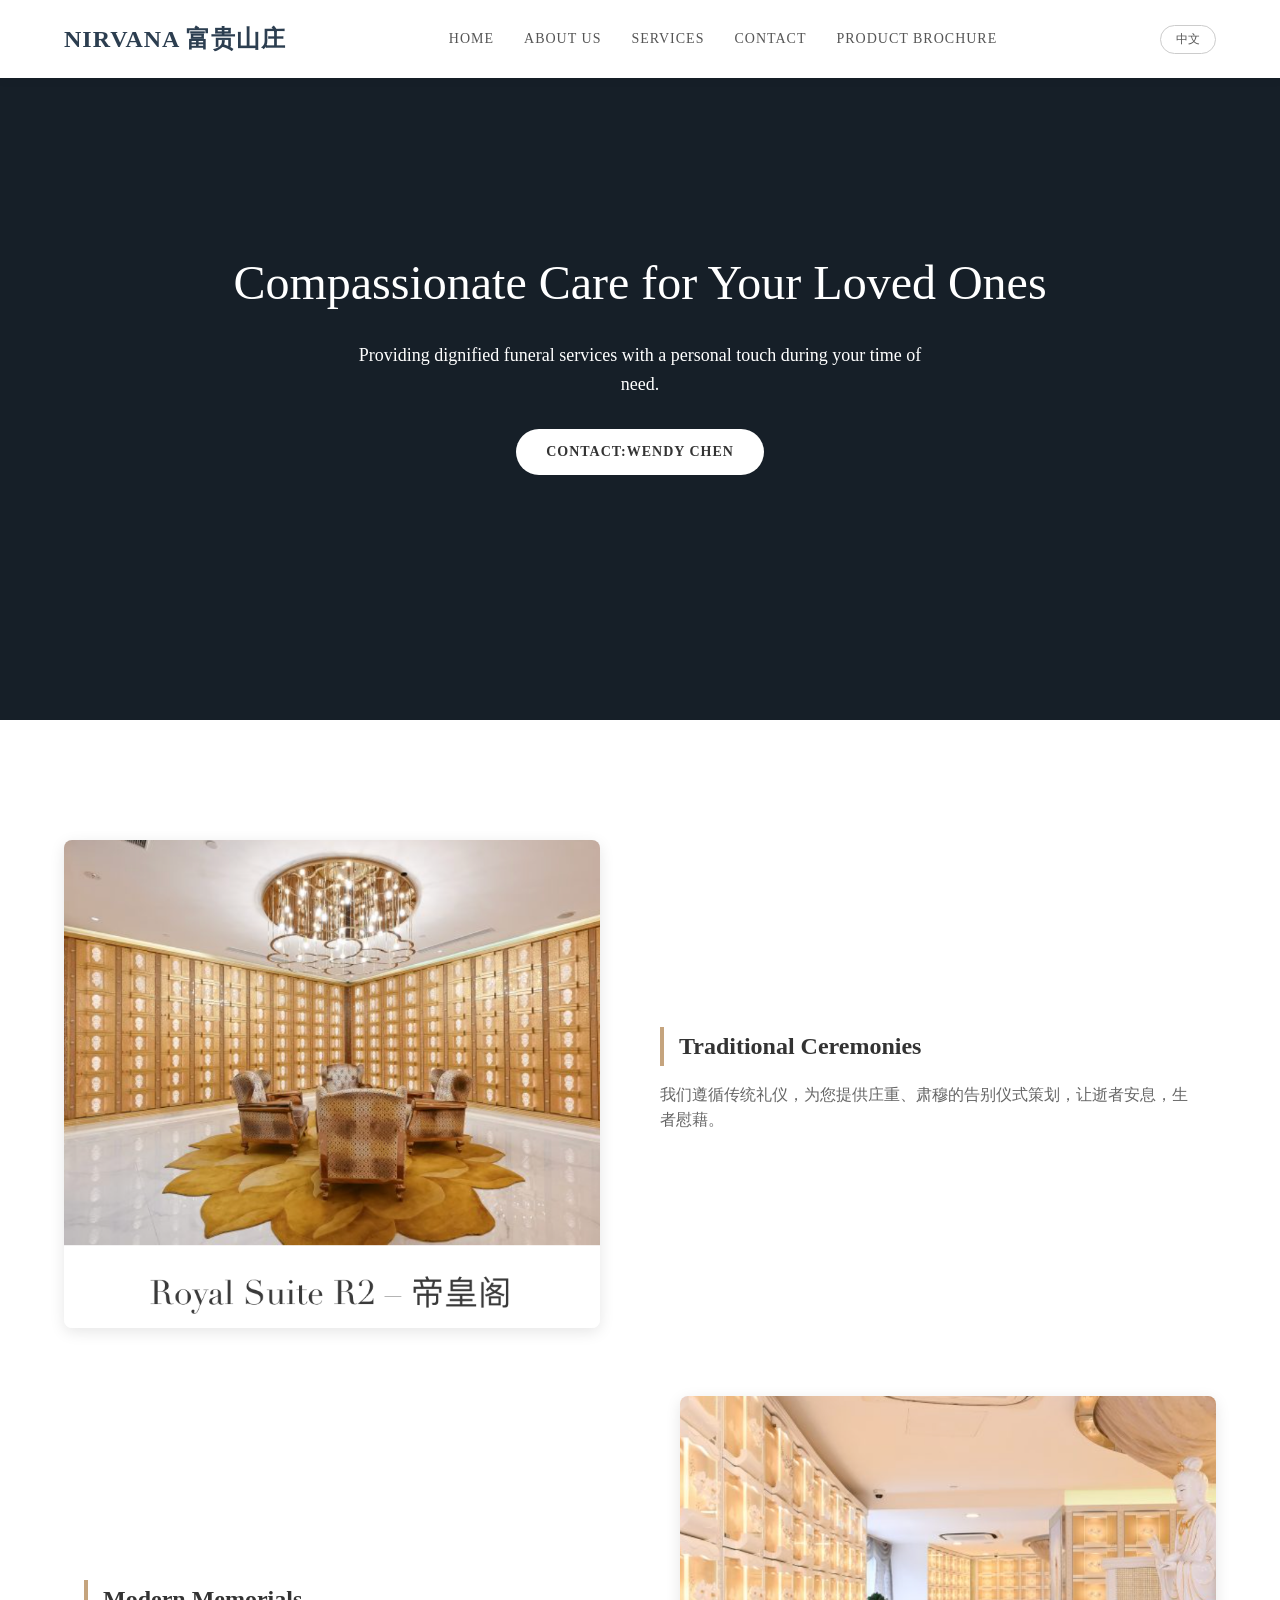
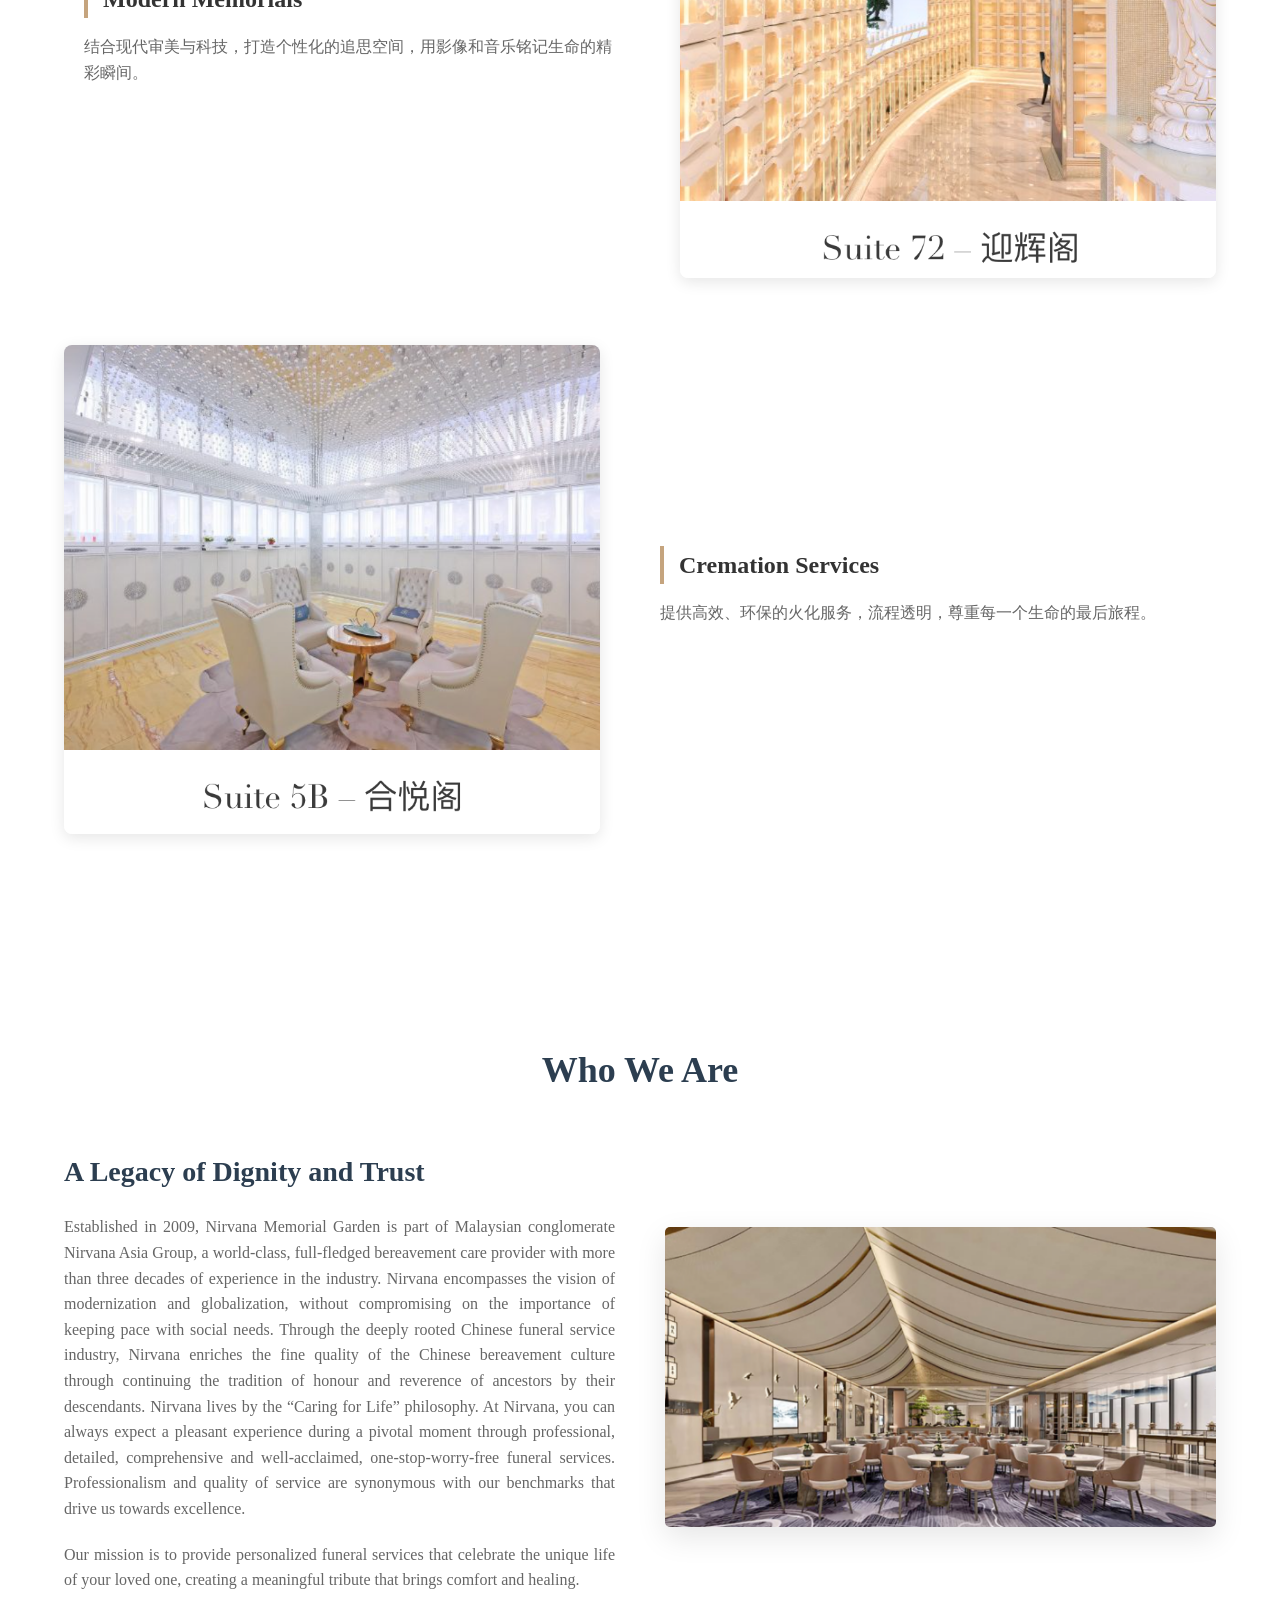
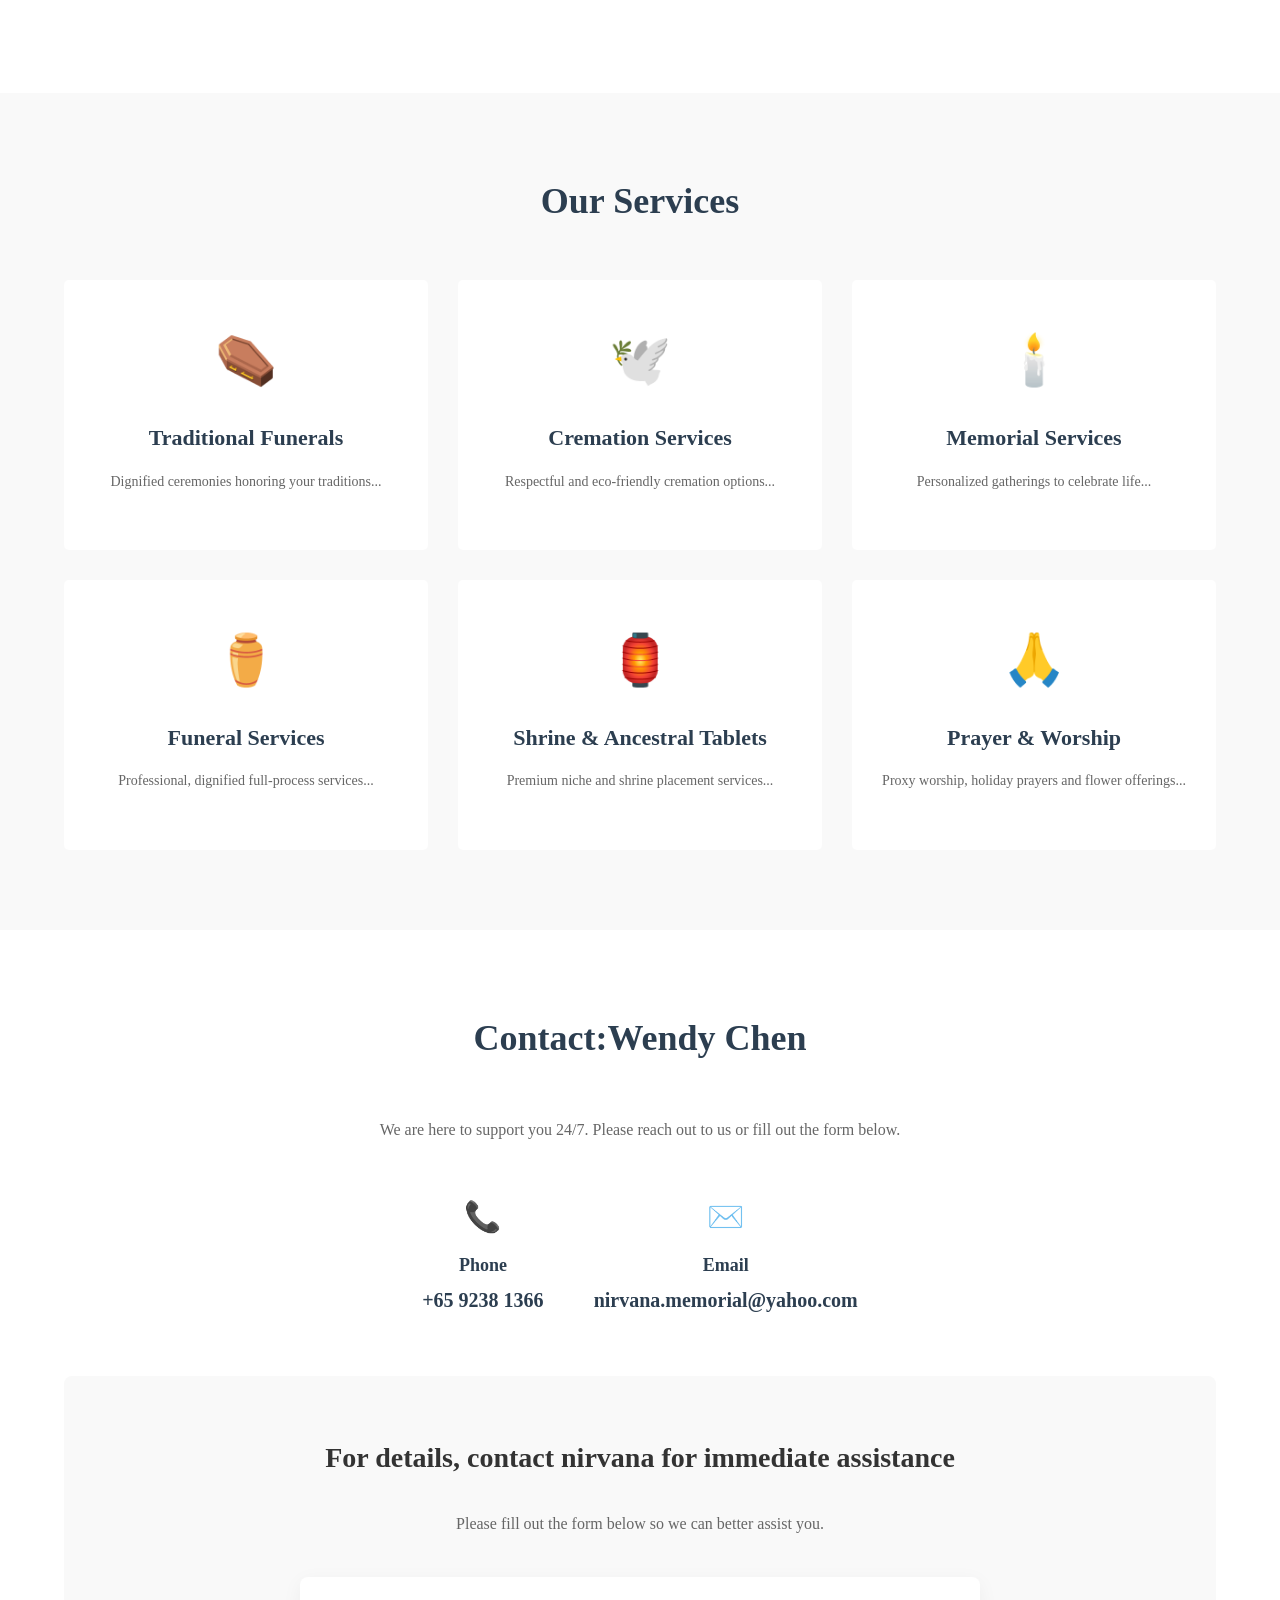
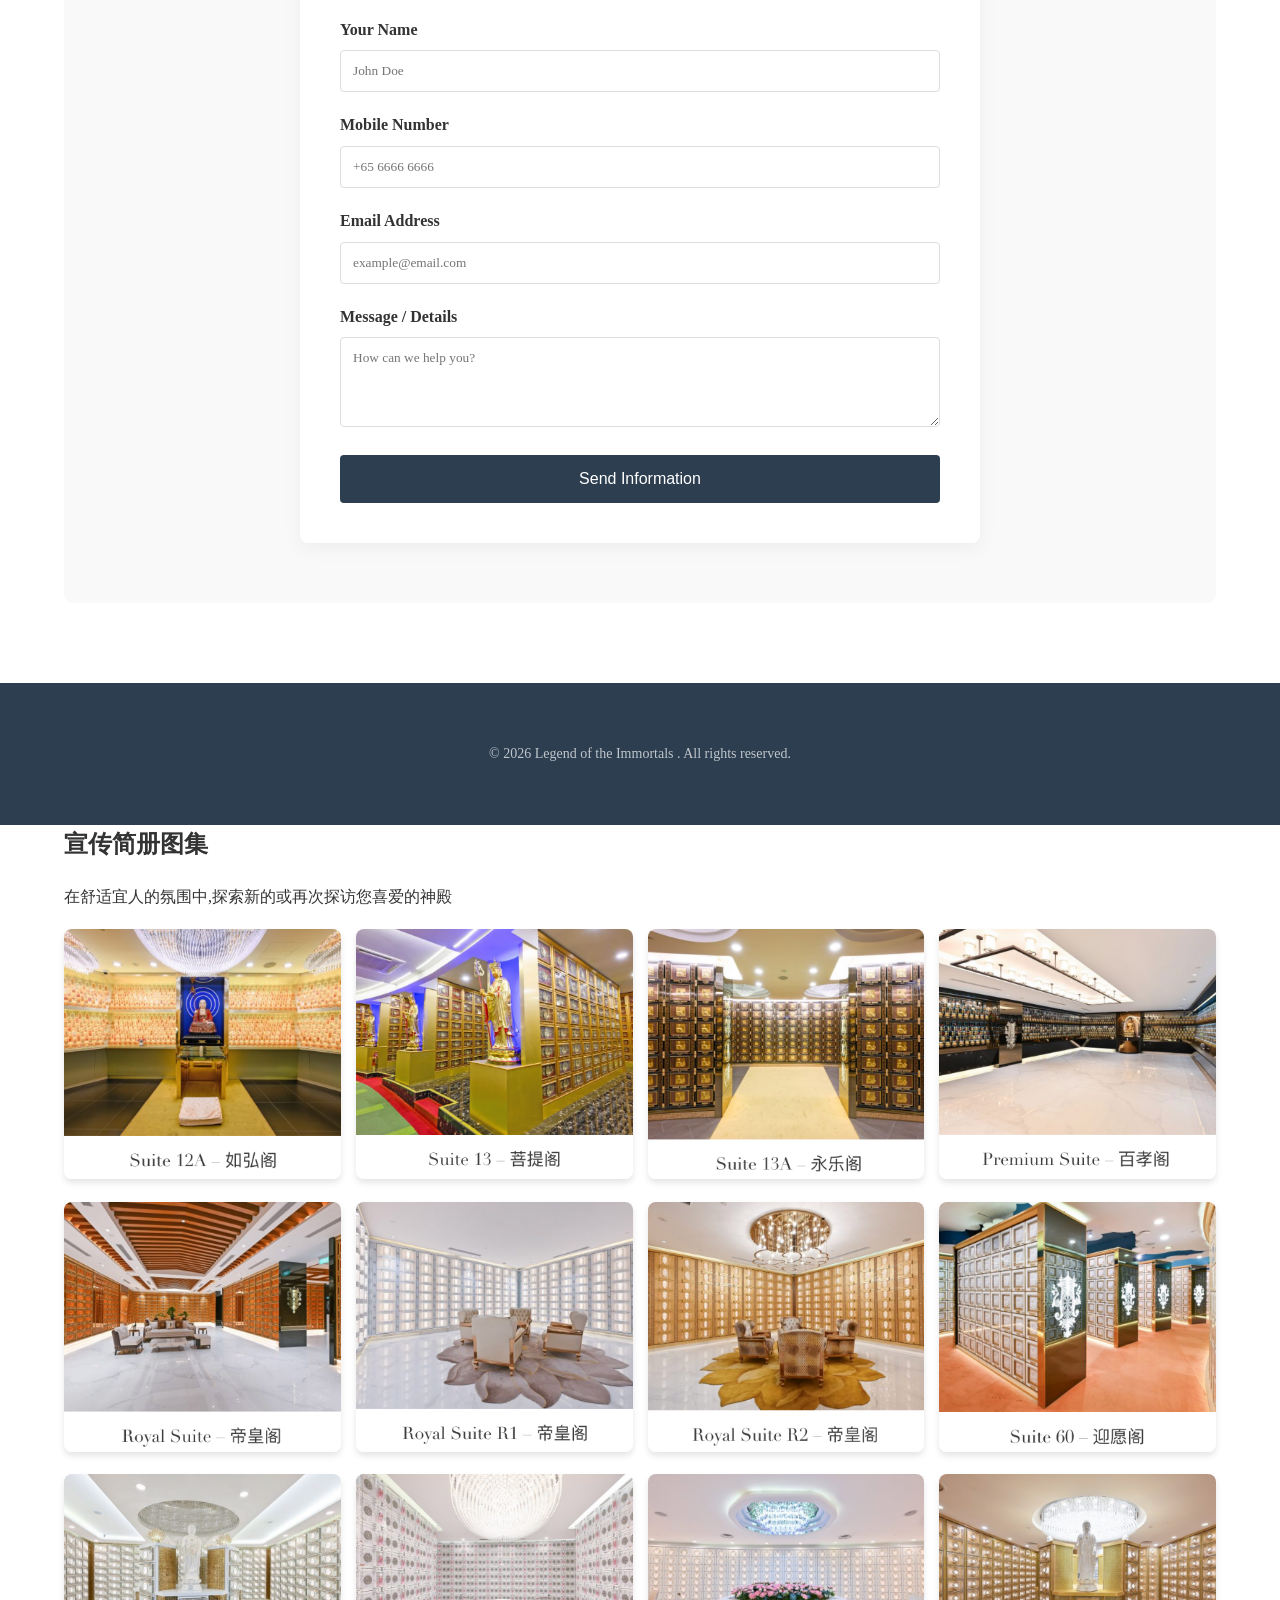
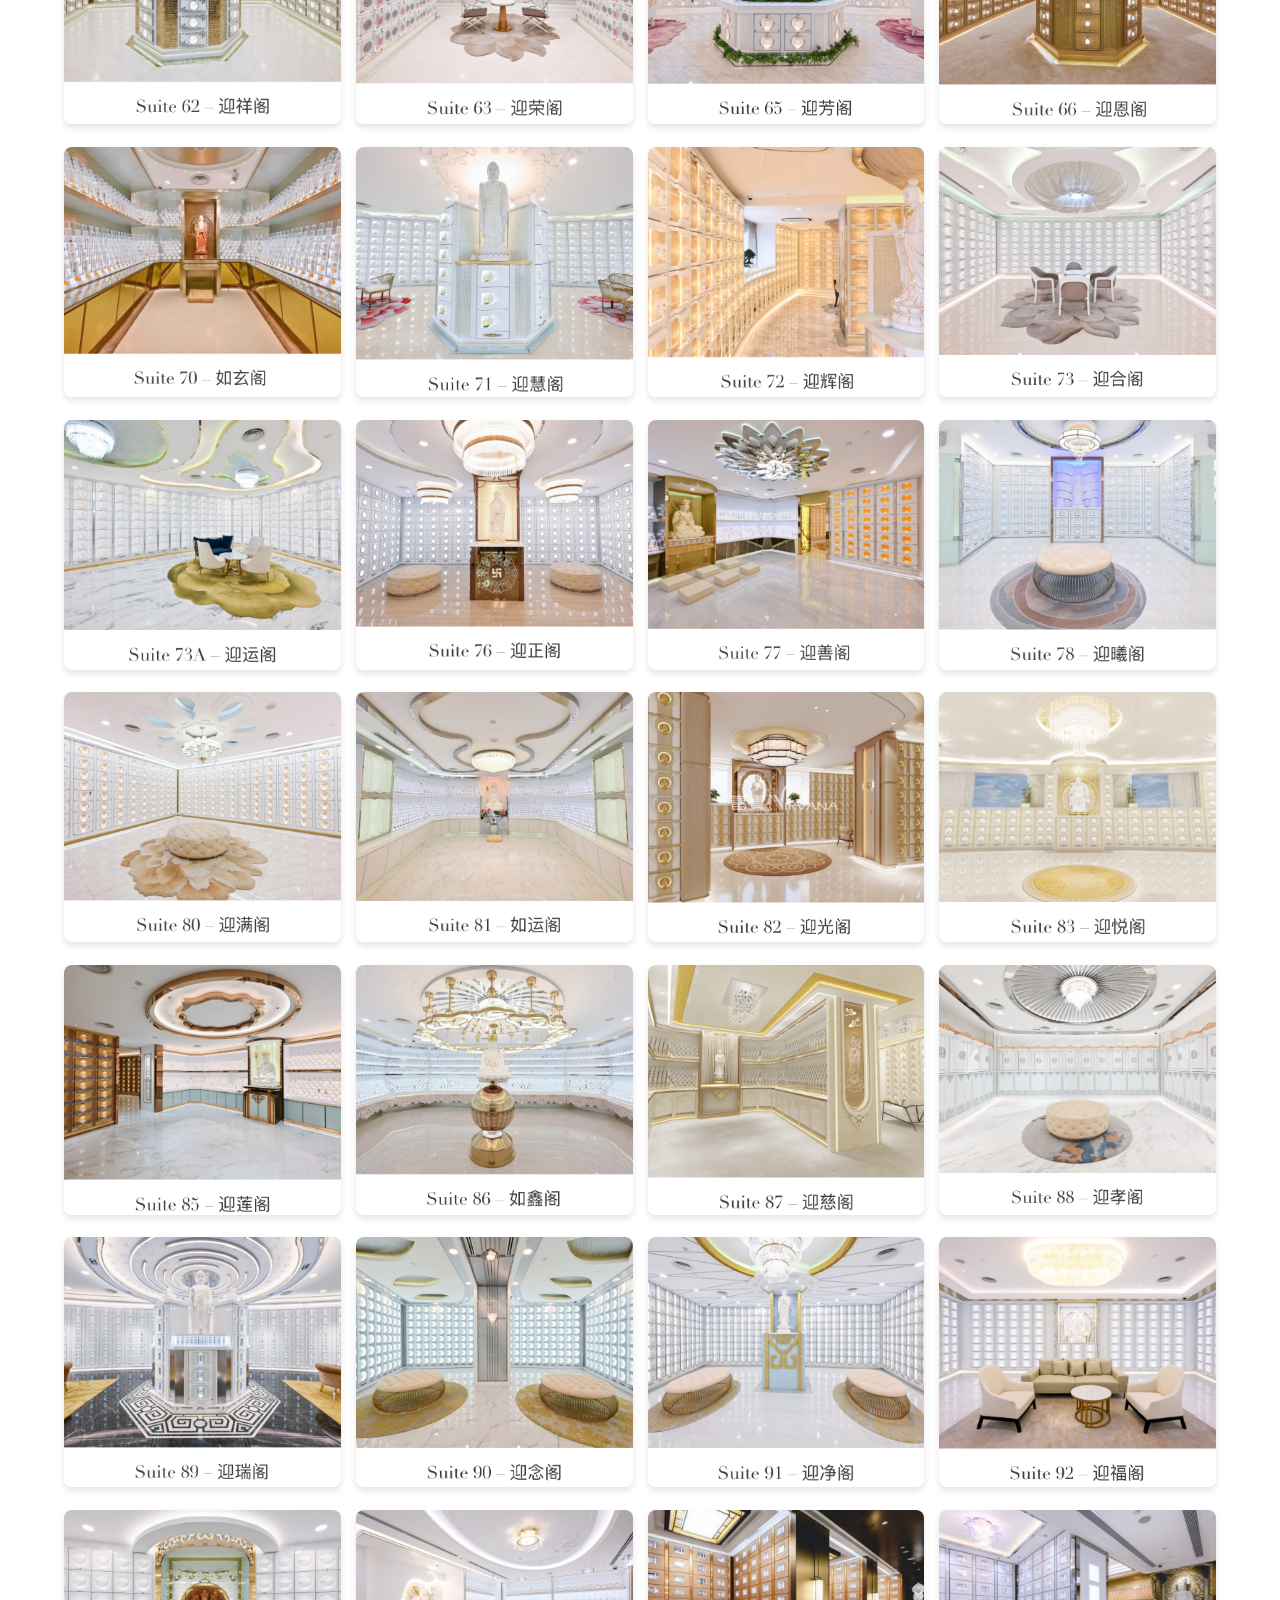
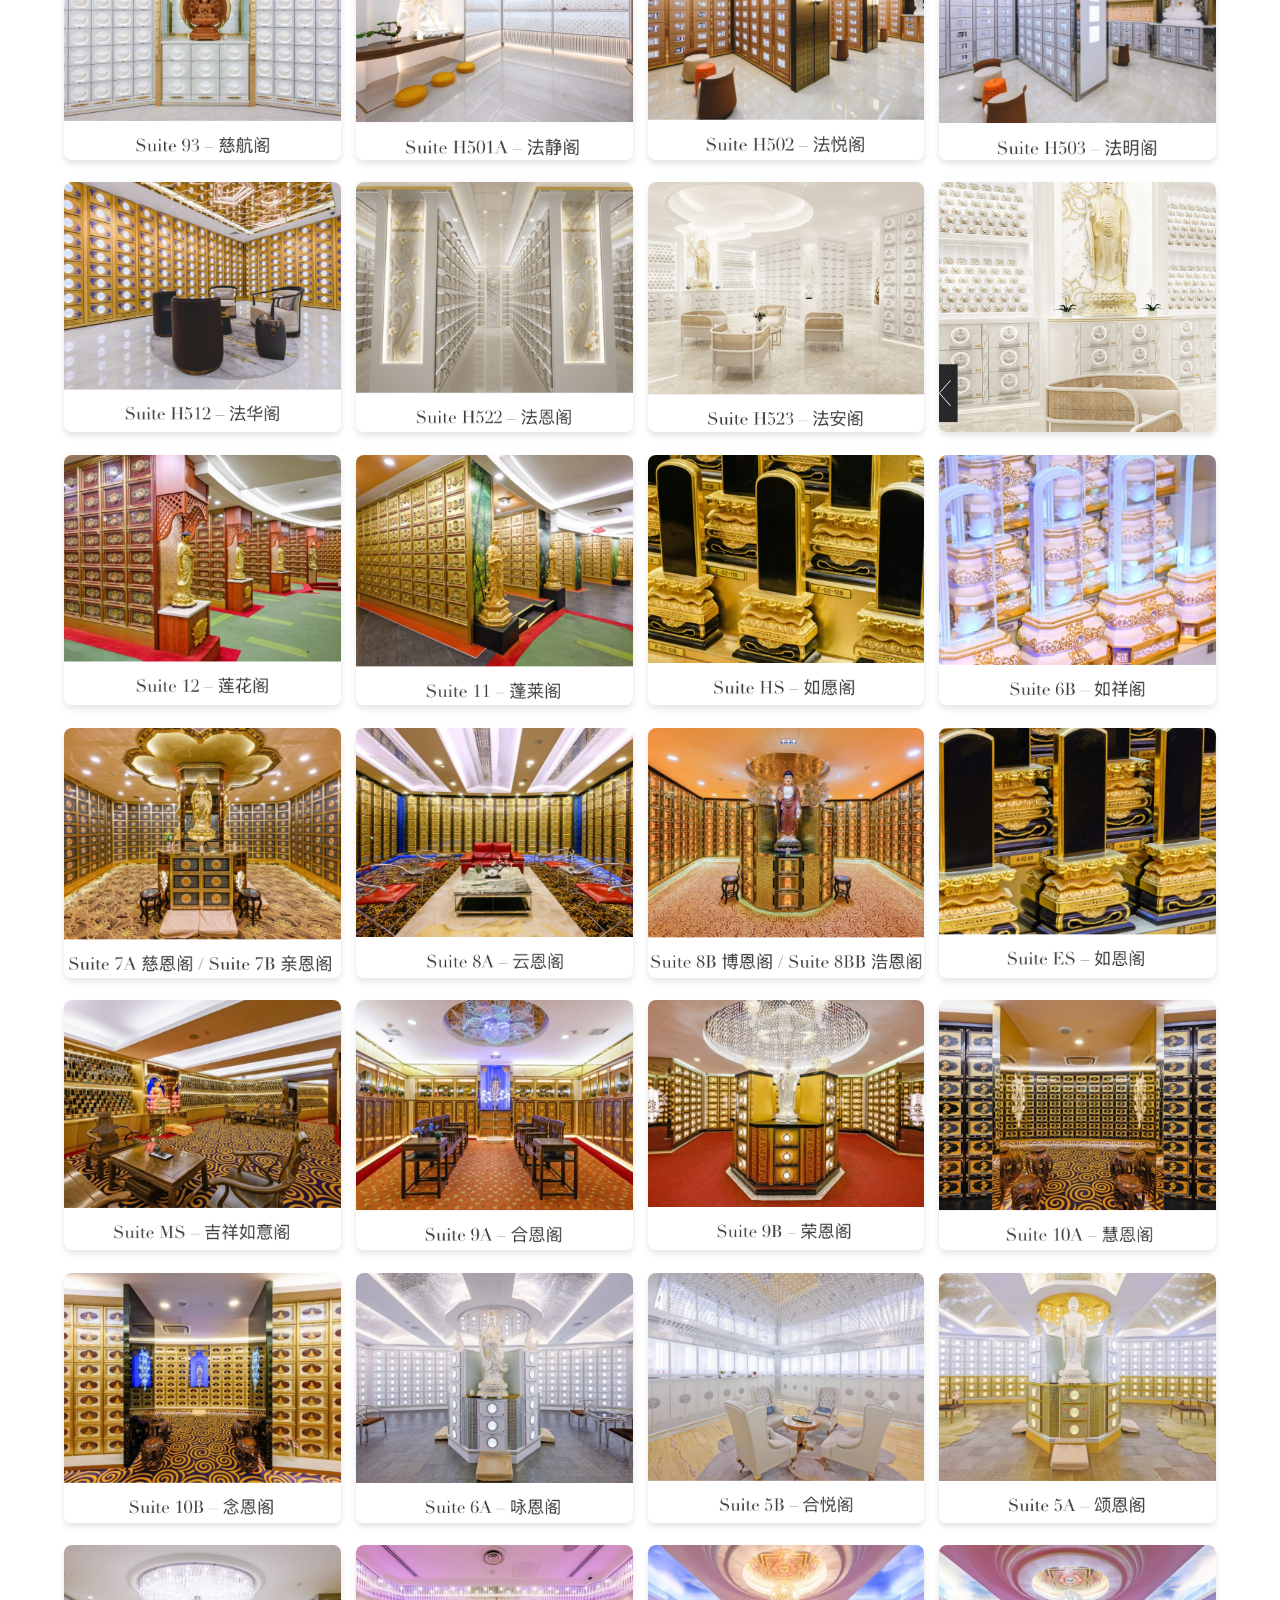
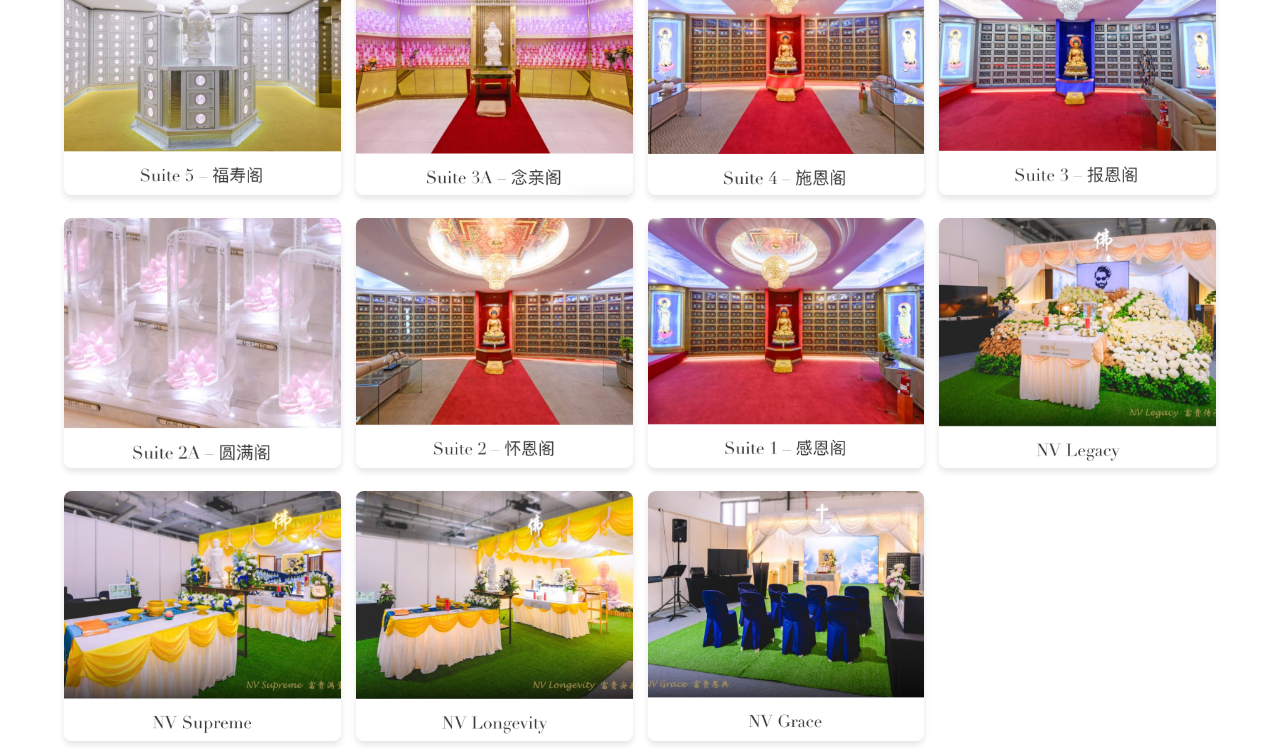
==== commit d3de6c97: "Update index.html" ====
--- a/index.html
+++ b/index.html
@@ -750,7 +750,7 @@
           <input type="text" name="Name" required placeholder="John Doe">
         </div>
         <div class="form-group">
-          <label data-i18n="form_name">Your Name</label>
+          <label data-i18n="form_name">Mobile Number</label>
           <input type="tel" name="Phone" required placeholder="+65 6666 6666">
         </div>
         <div class="form-group">
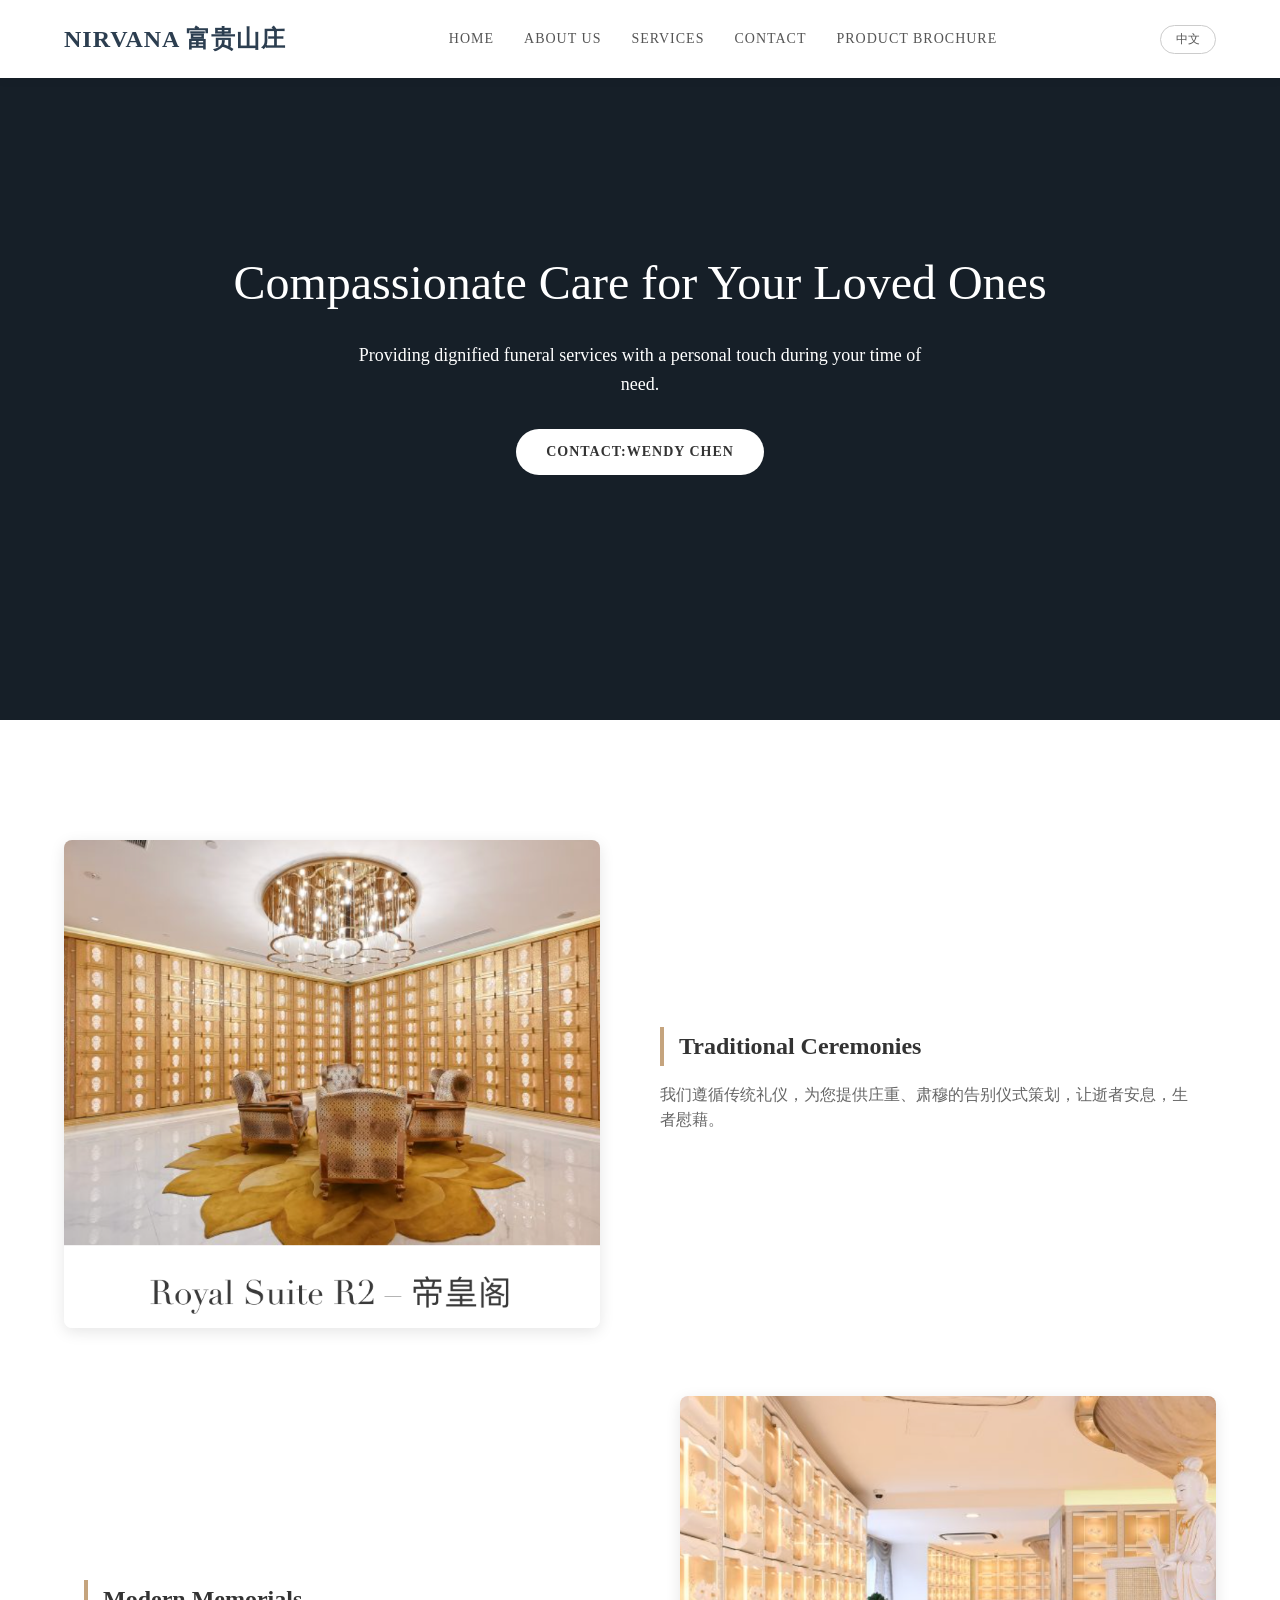
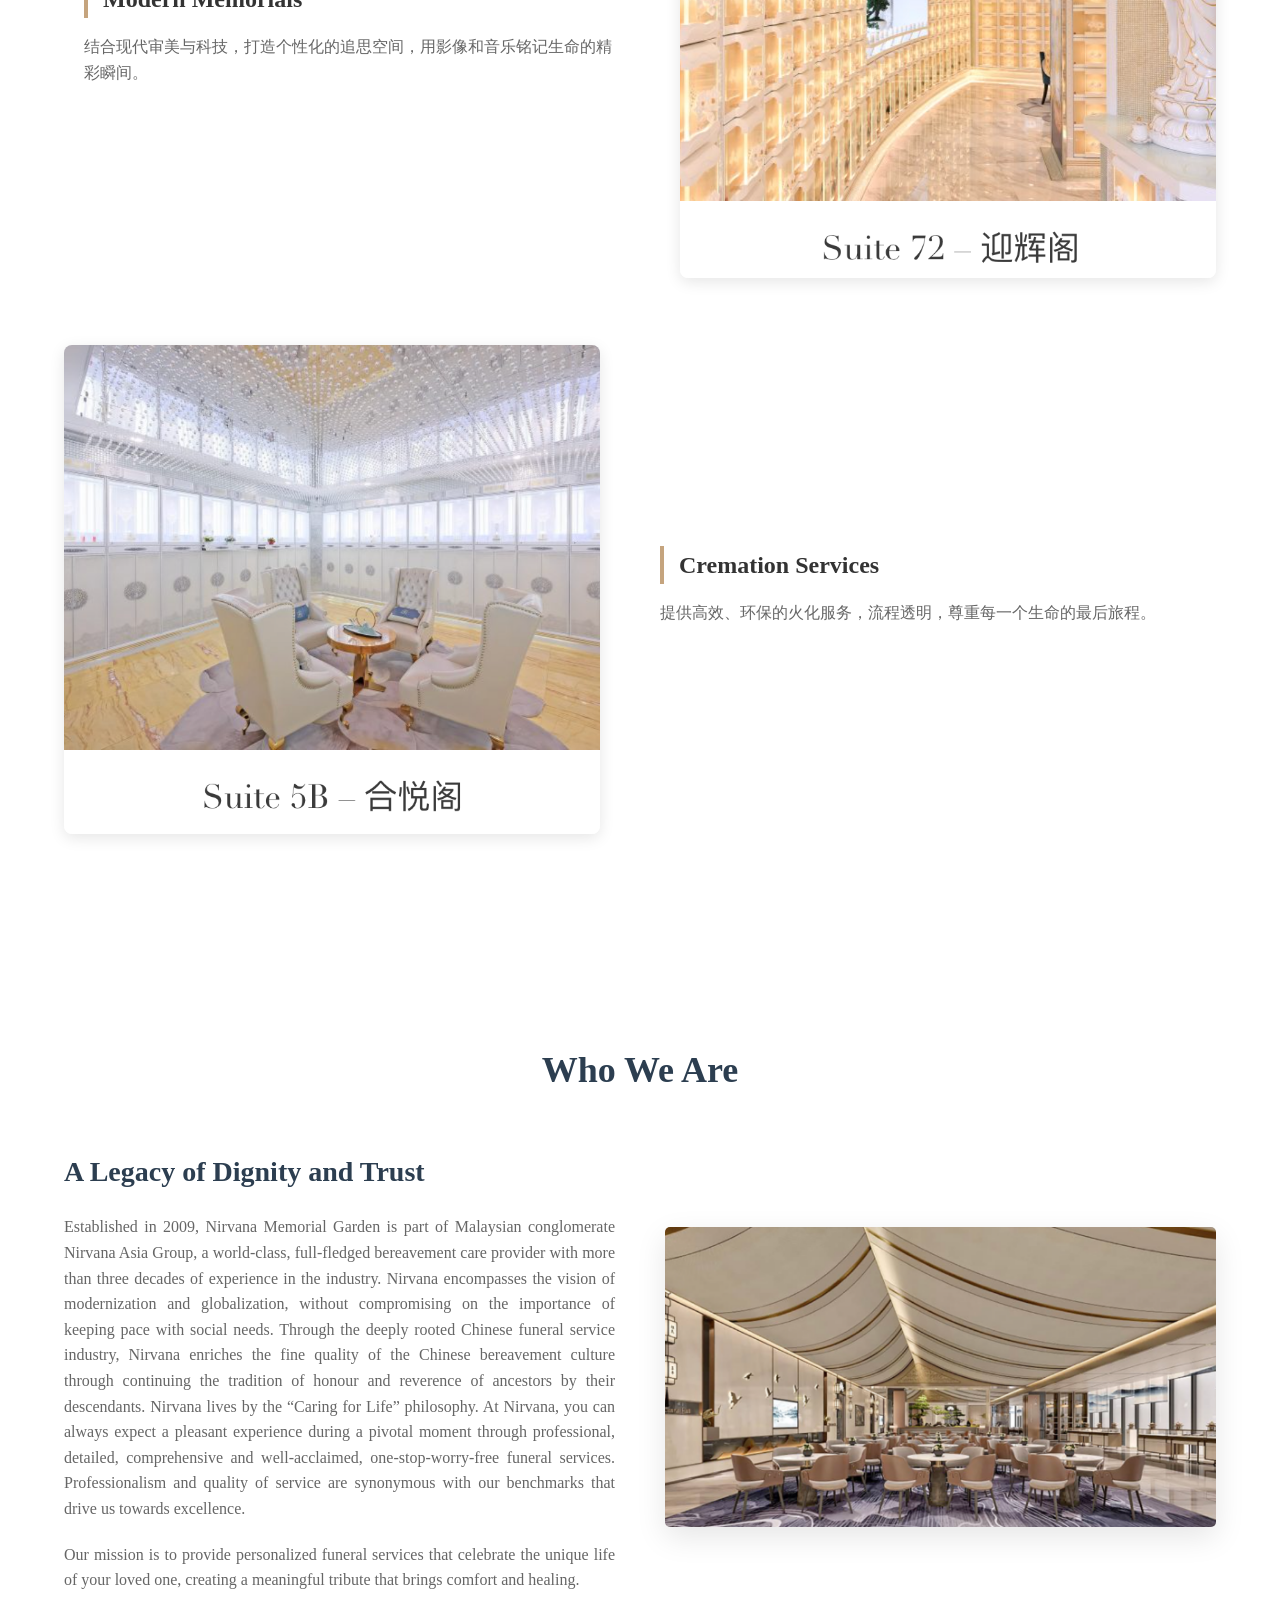
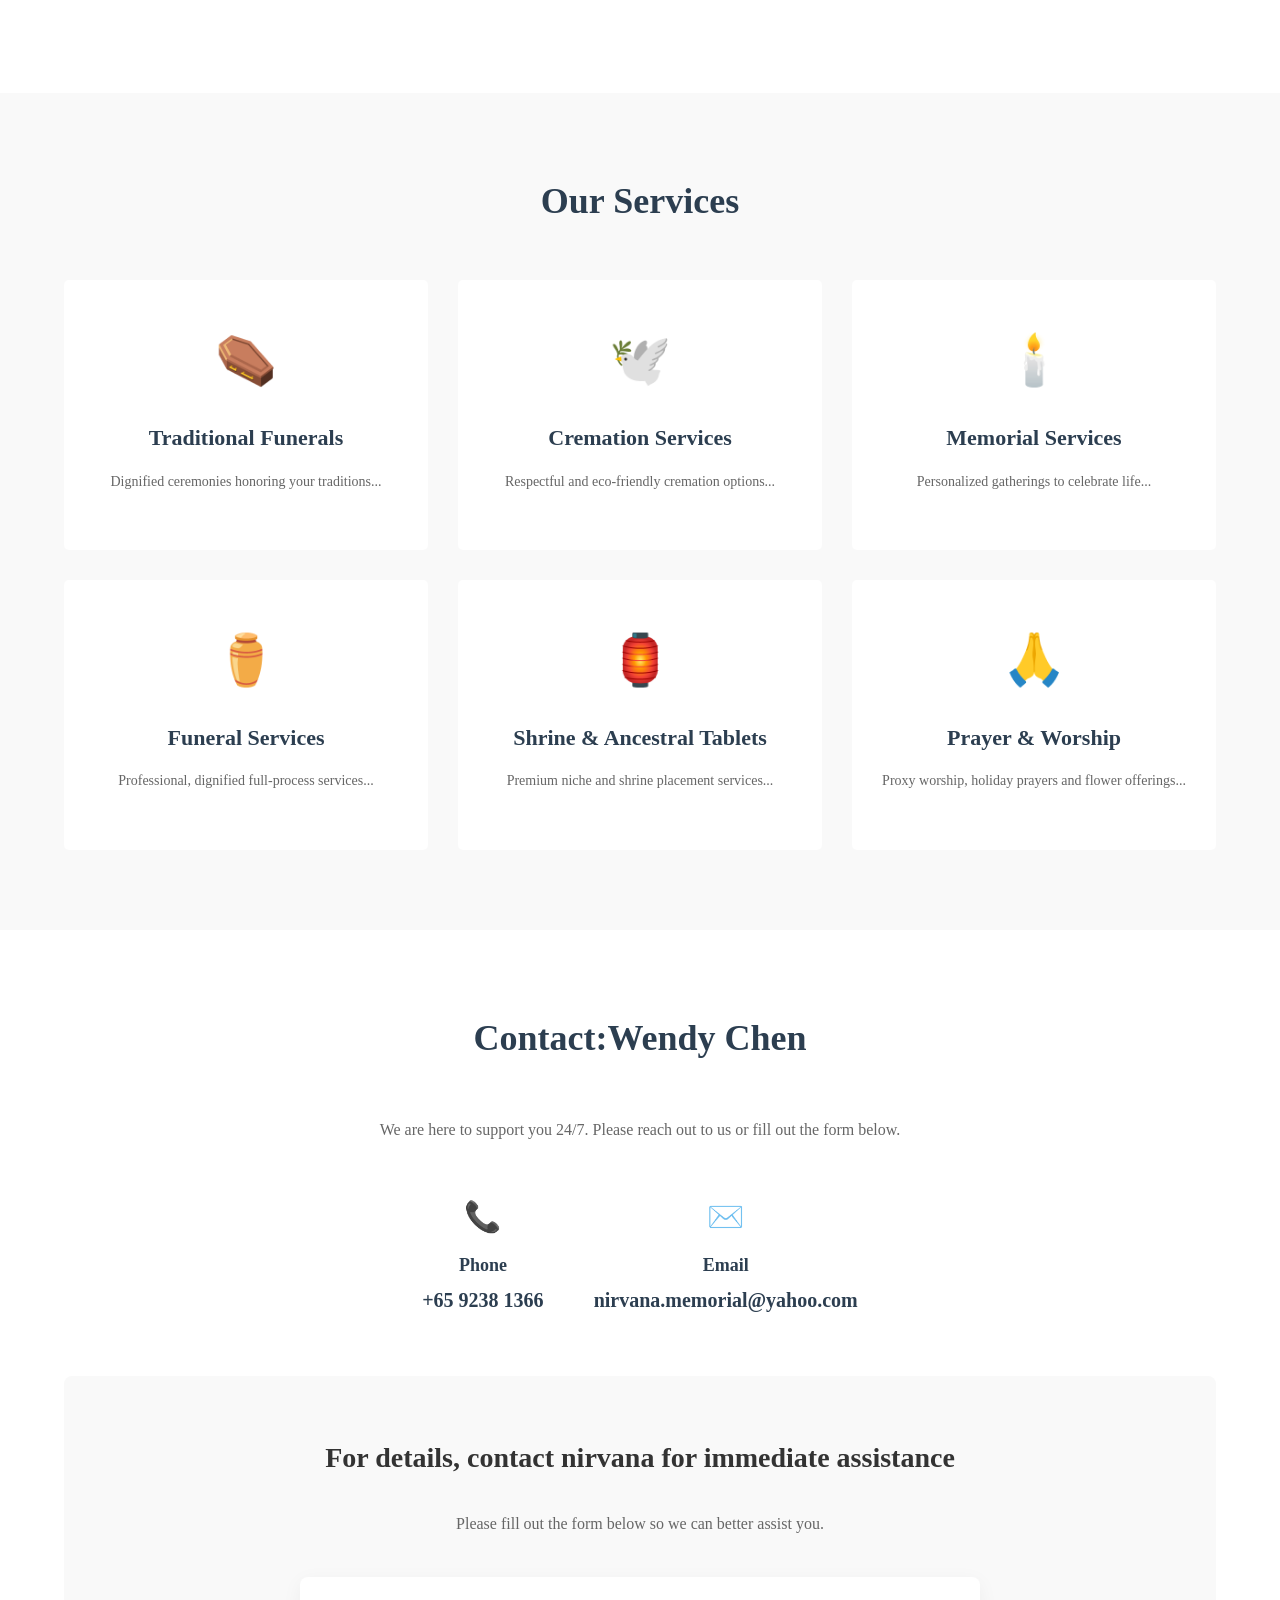
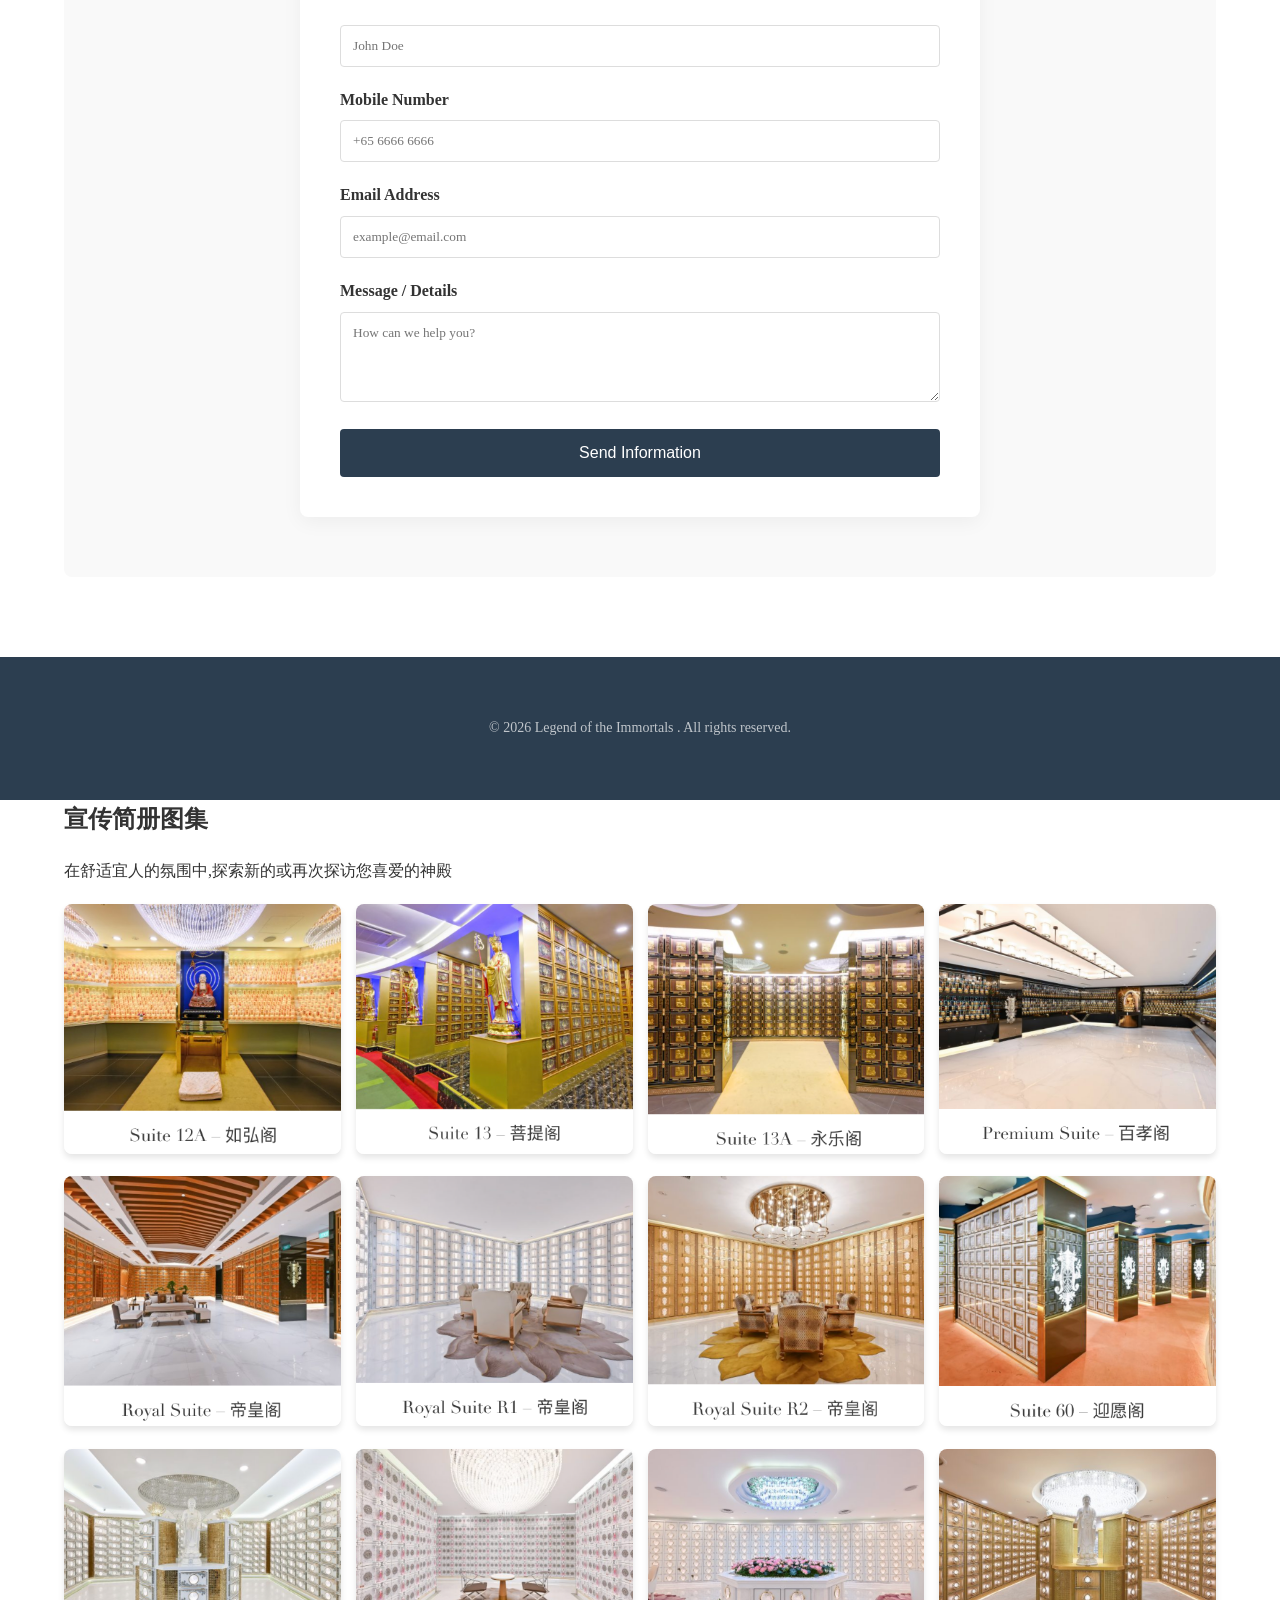
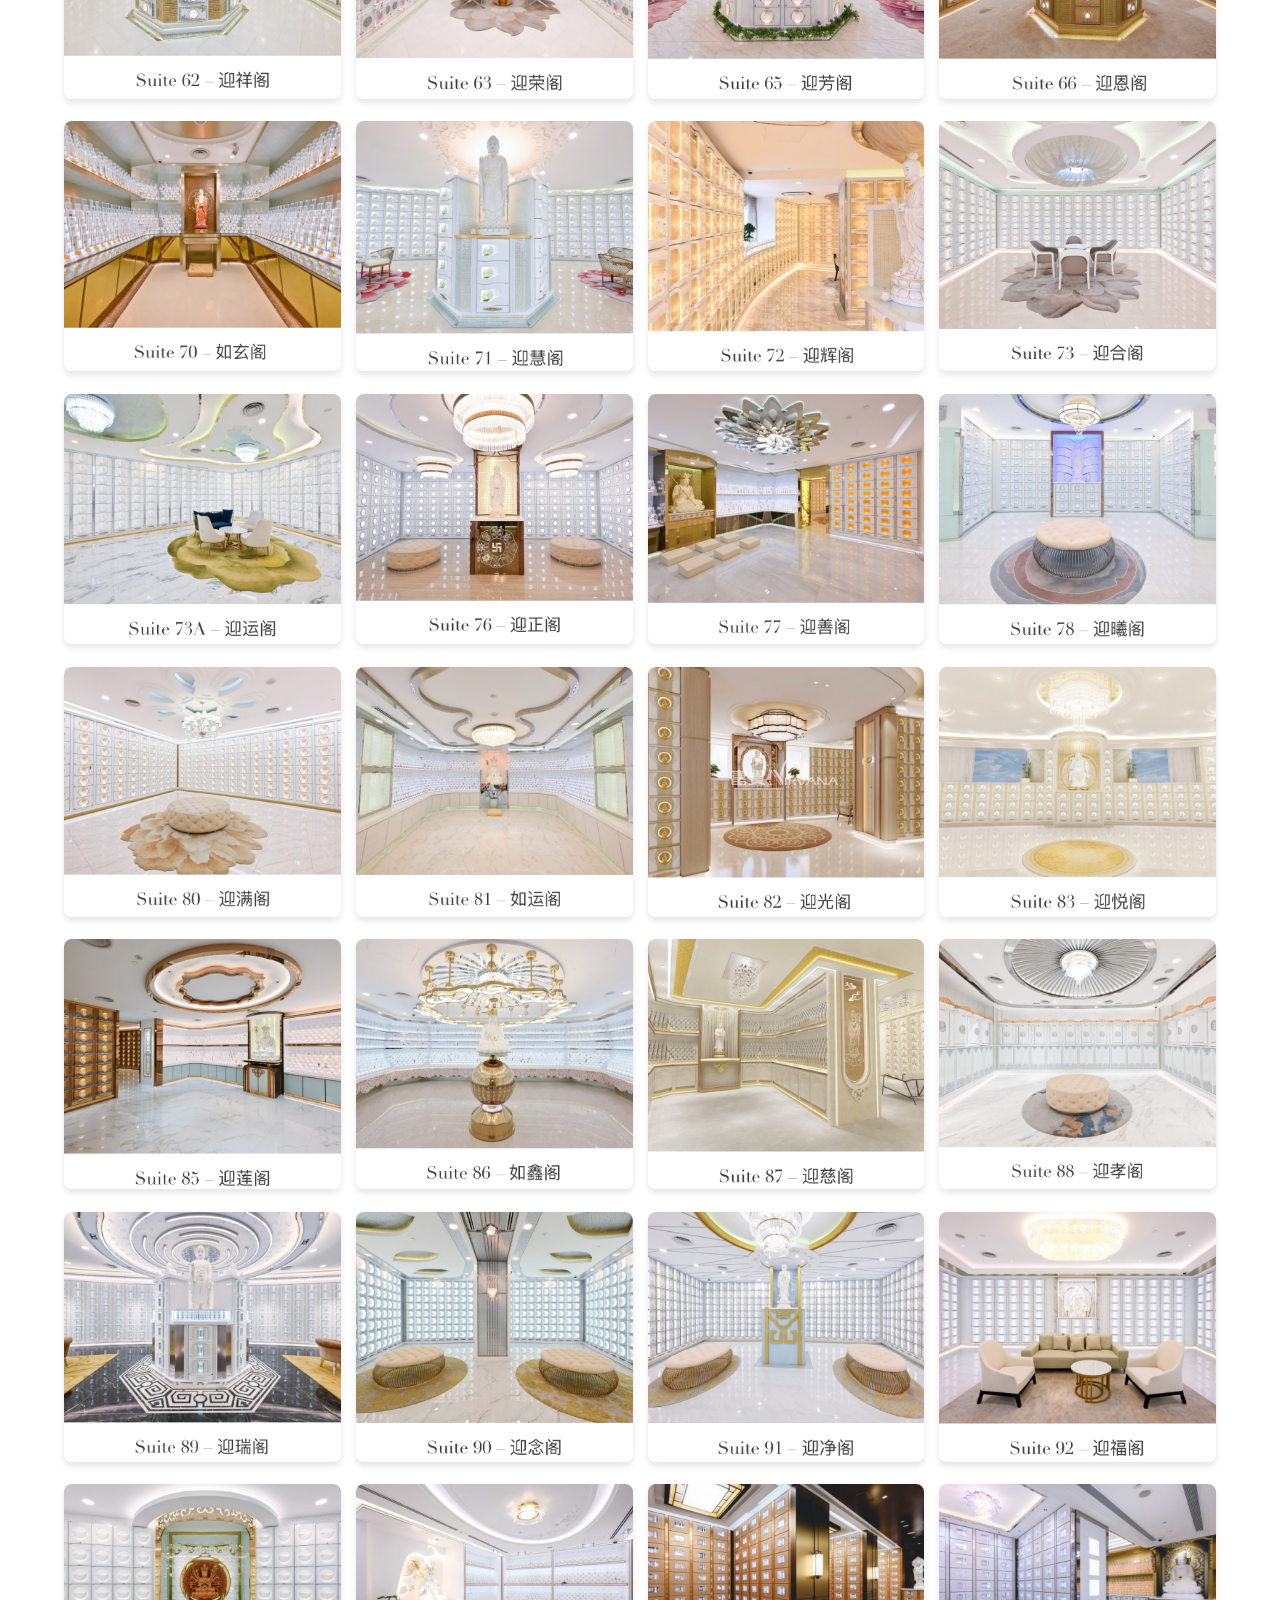
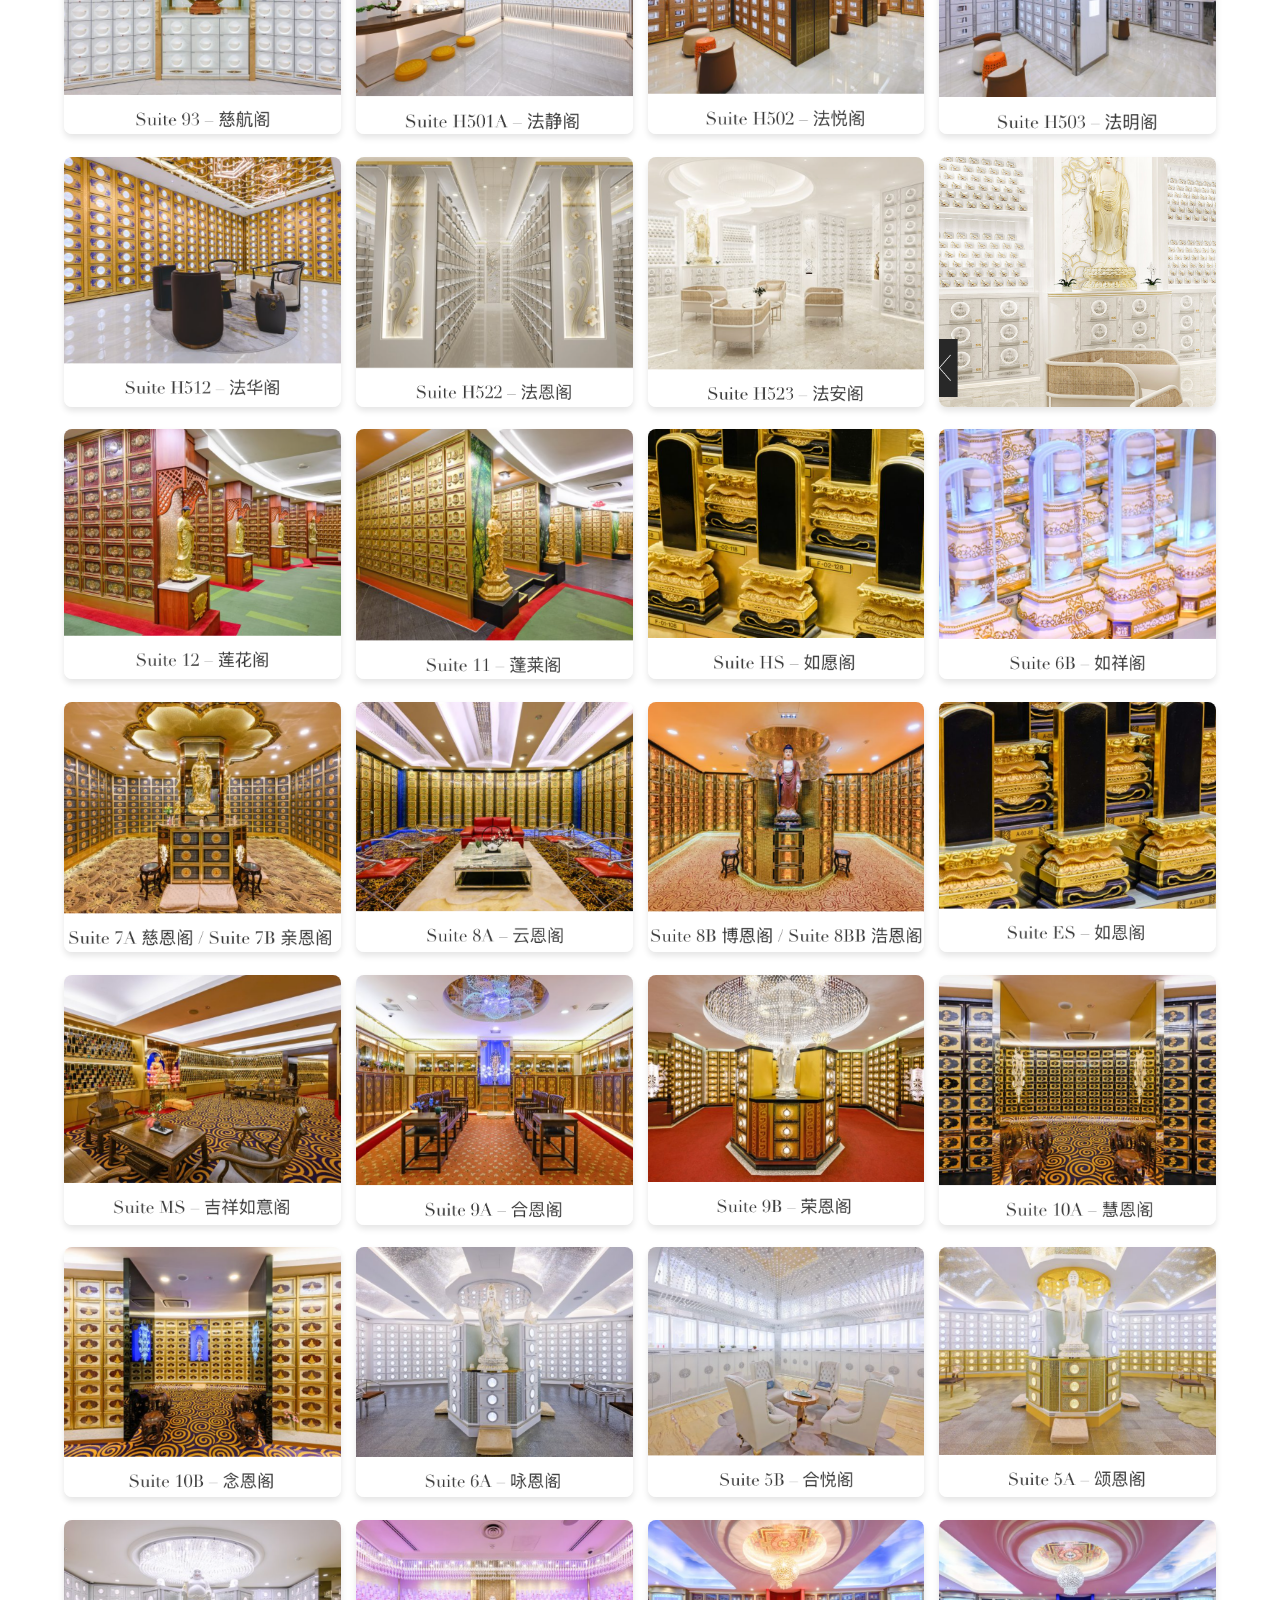
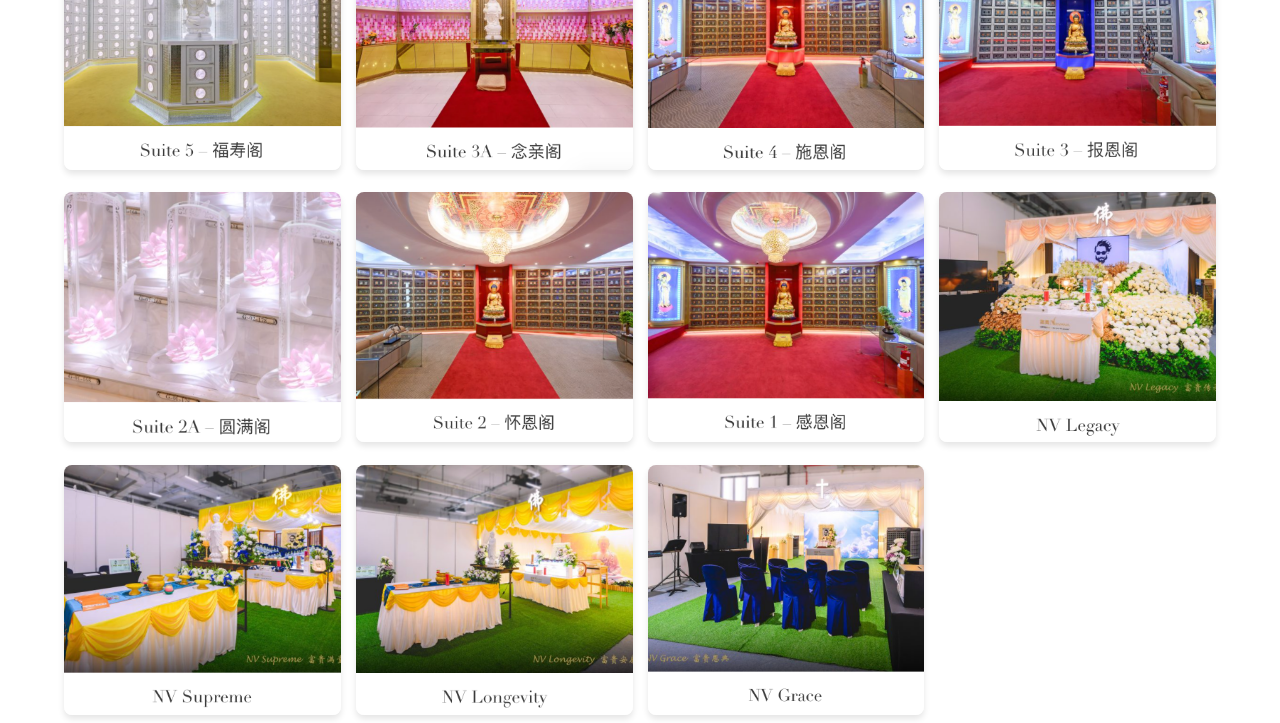
==== commit 7368c59d: "Update index.html" ====
--- a/index.html
+++ b/index.html
@@ -746,7 +746,7 @@
       <p style="text-align: center; margin-bottom: 40px; color: #666;" data-i18n="form_desc">Please fill out the form below so we can better assist you.</p>
       <form action="nirvana.memorial@yahoo.com" method="post" enctype="text/plain" class="form-container">
         <div class="form-group">
-          <label data-i18n="form_name">Your Name</label>
+          <label data-i18n="form_name"></label>
           <input type="text" name="Name" required placeholder="John Doe">
         </div>
         <div class="form-group">
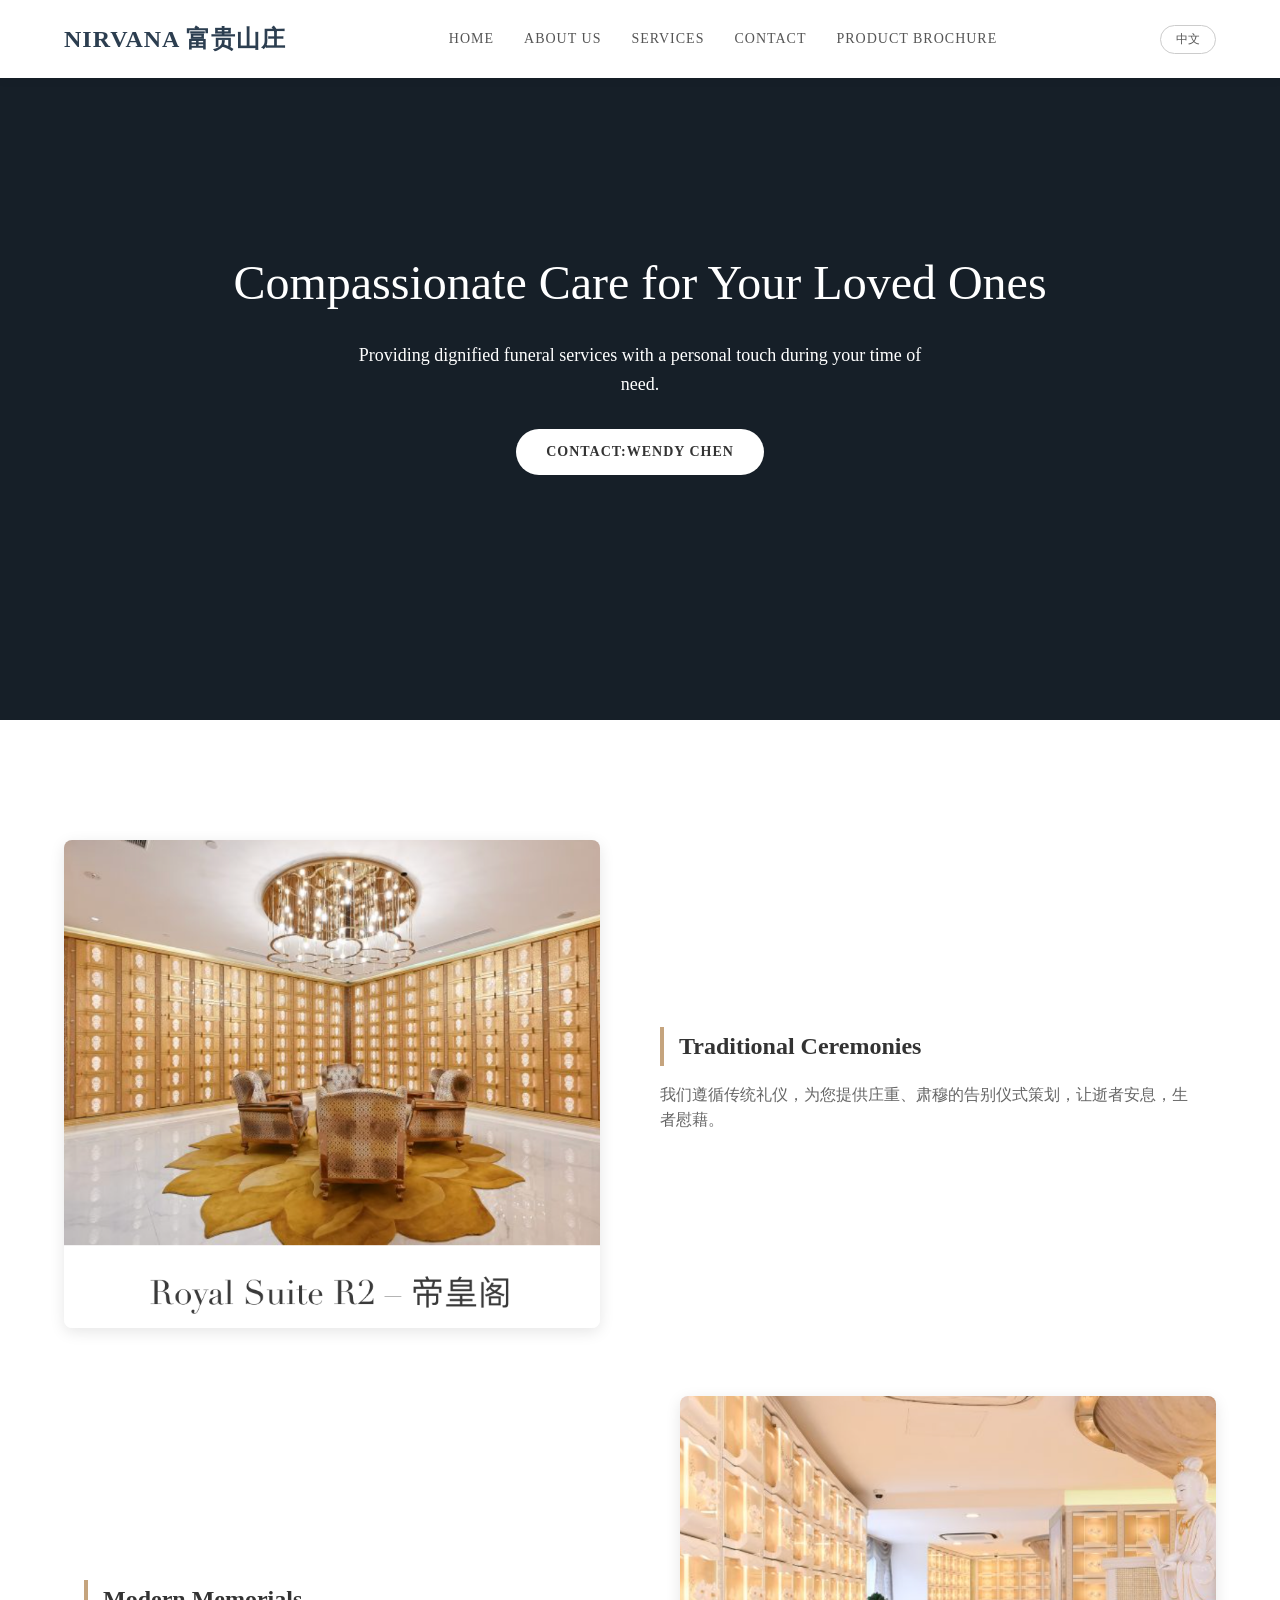
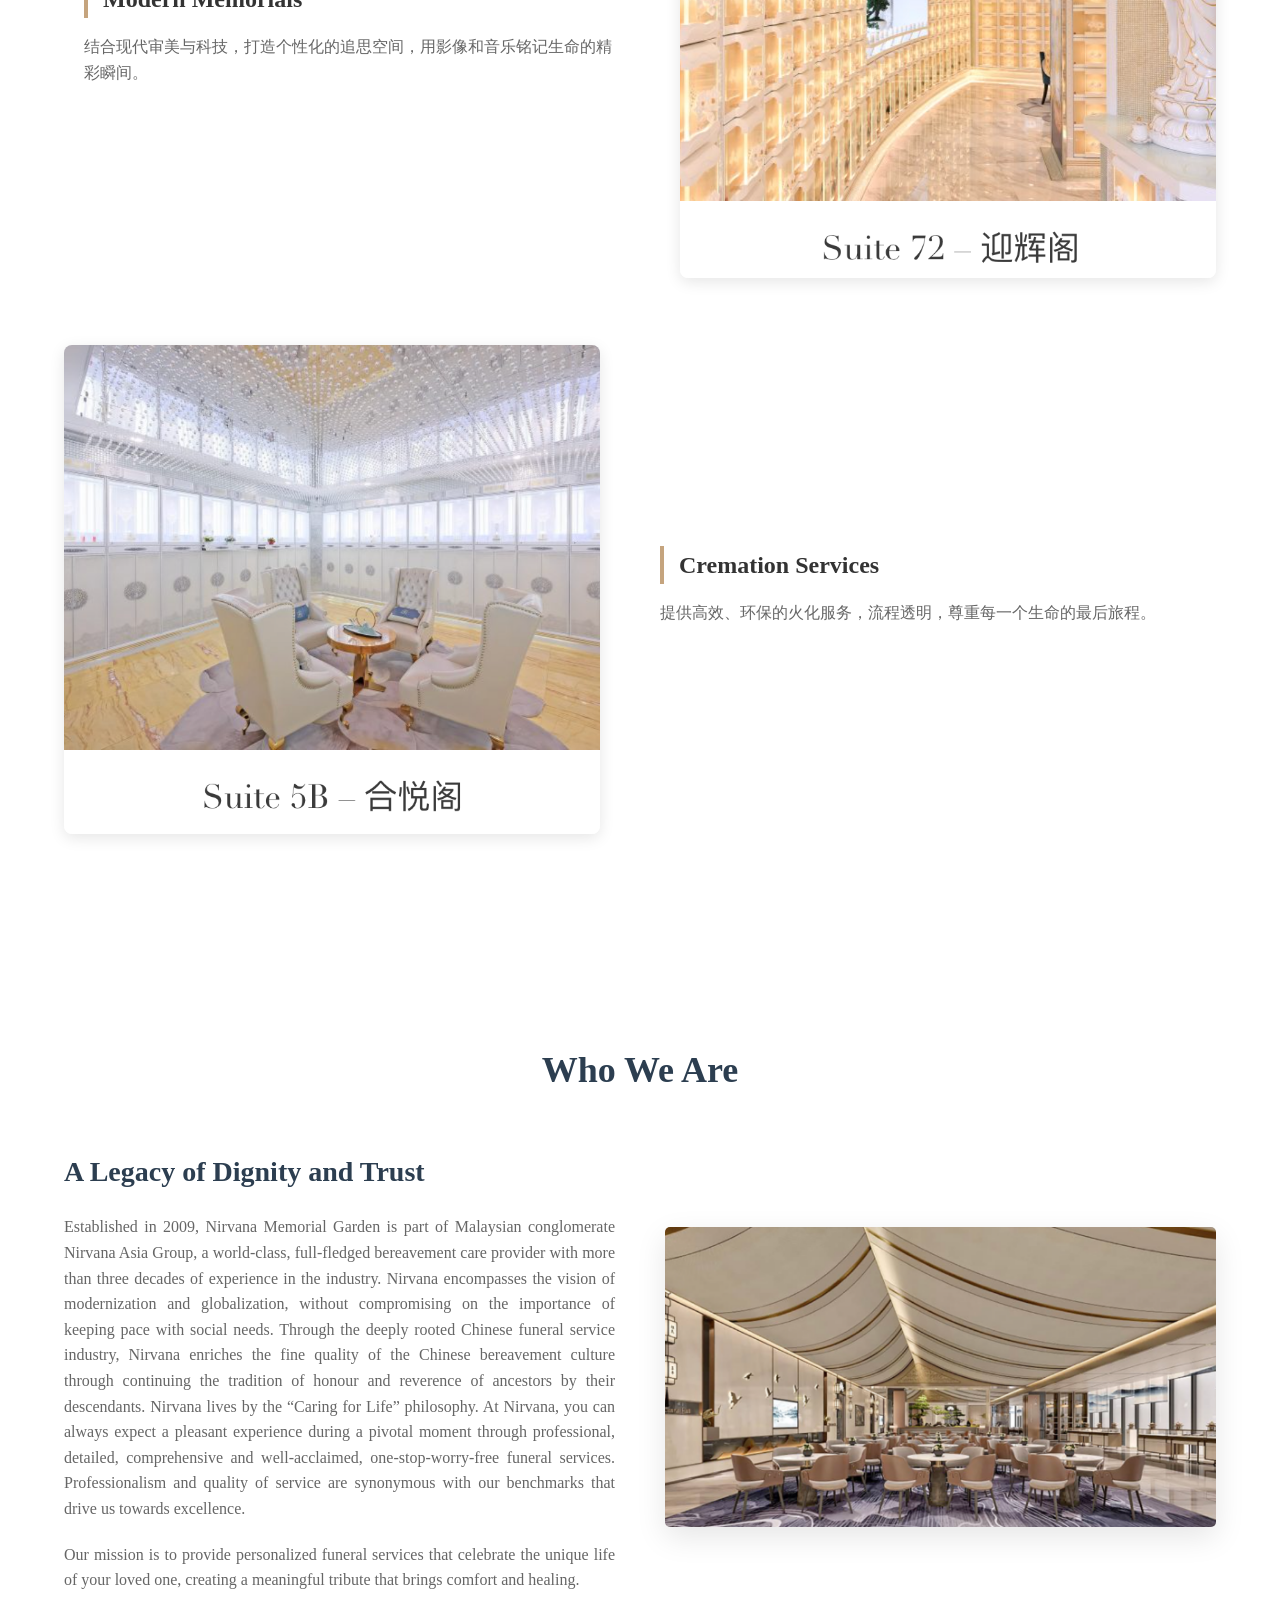
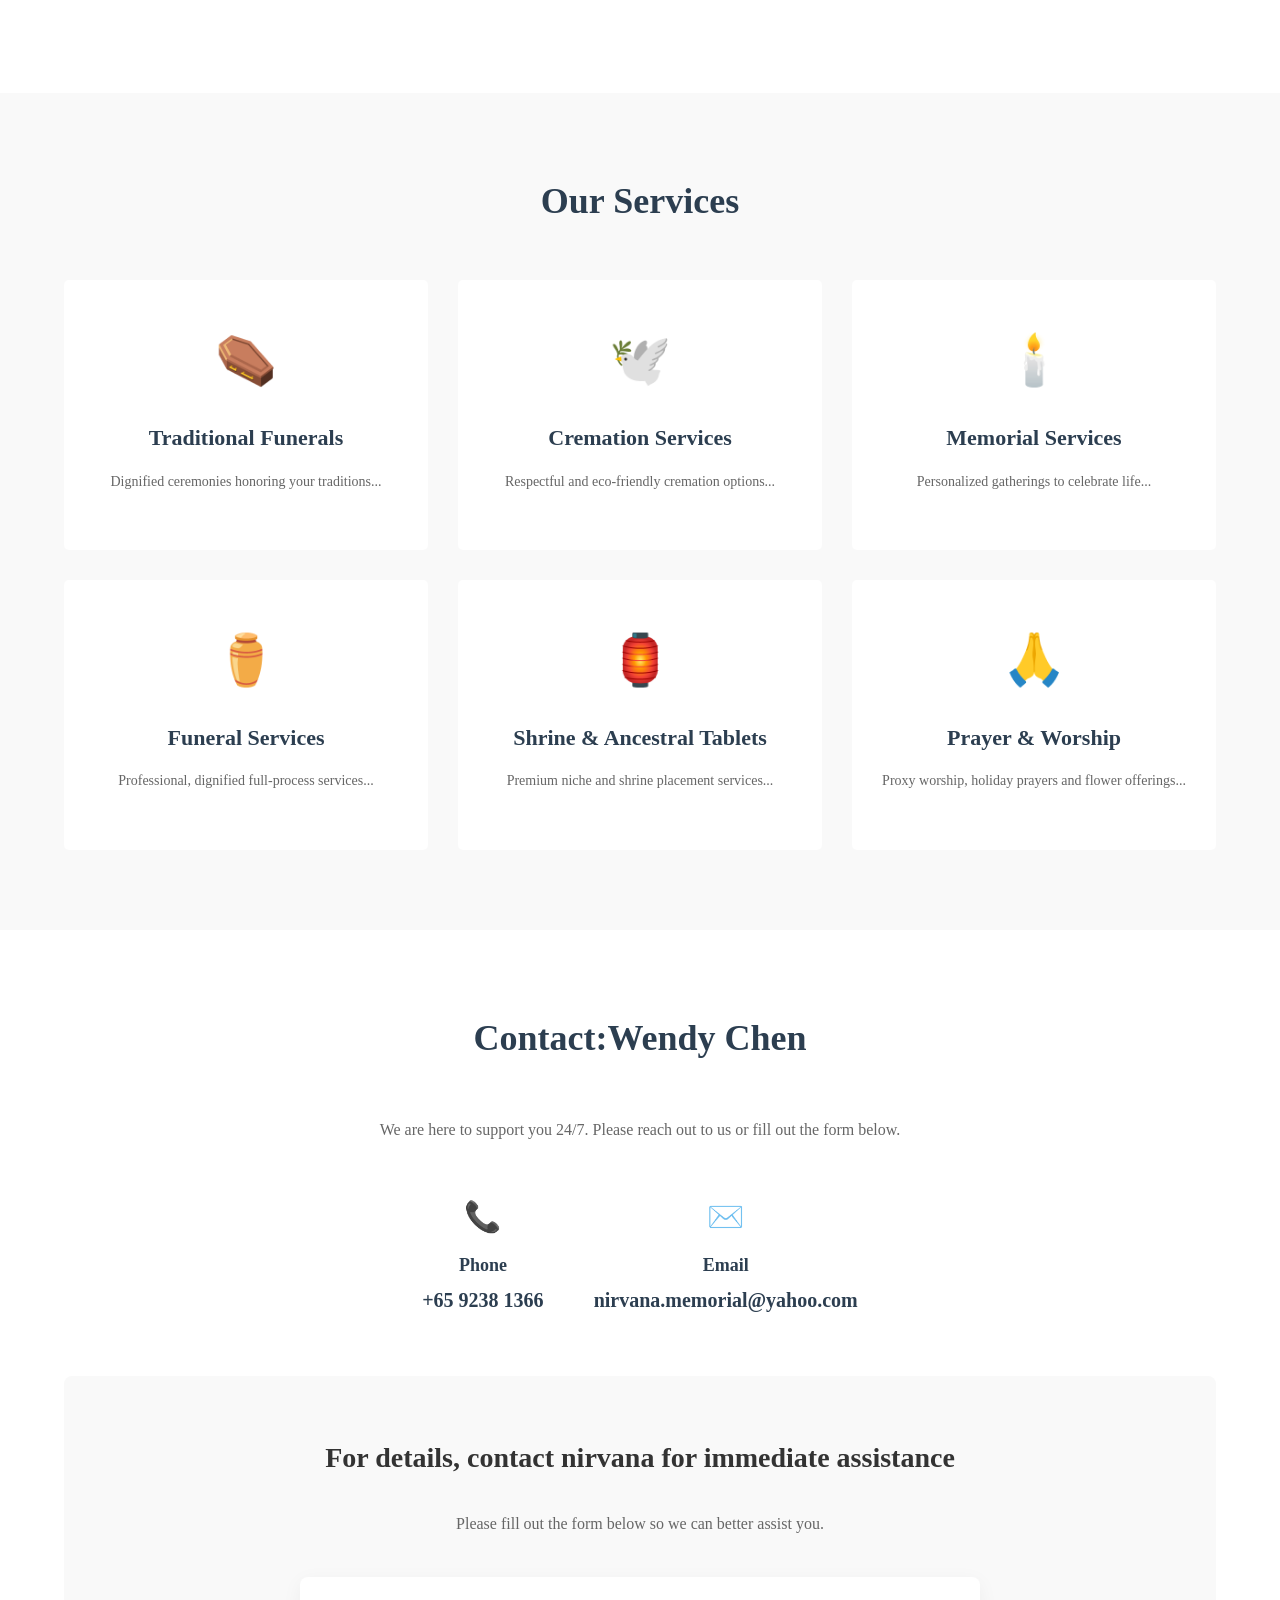
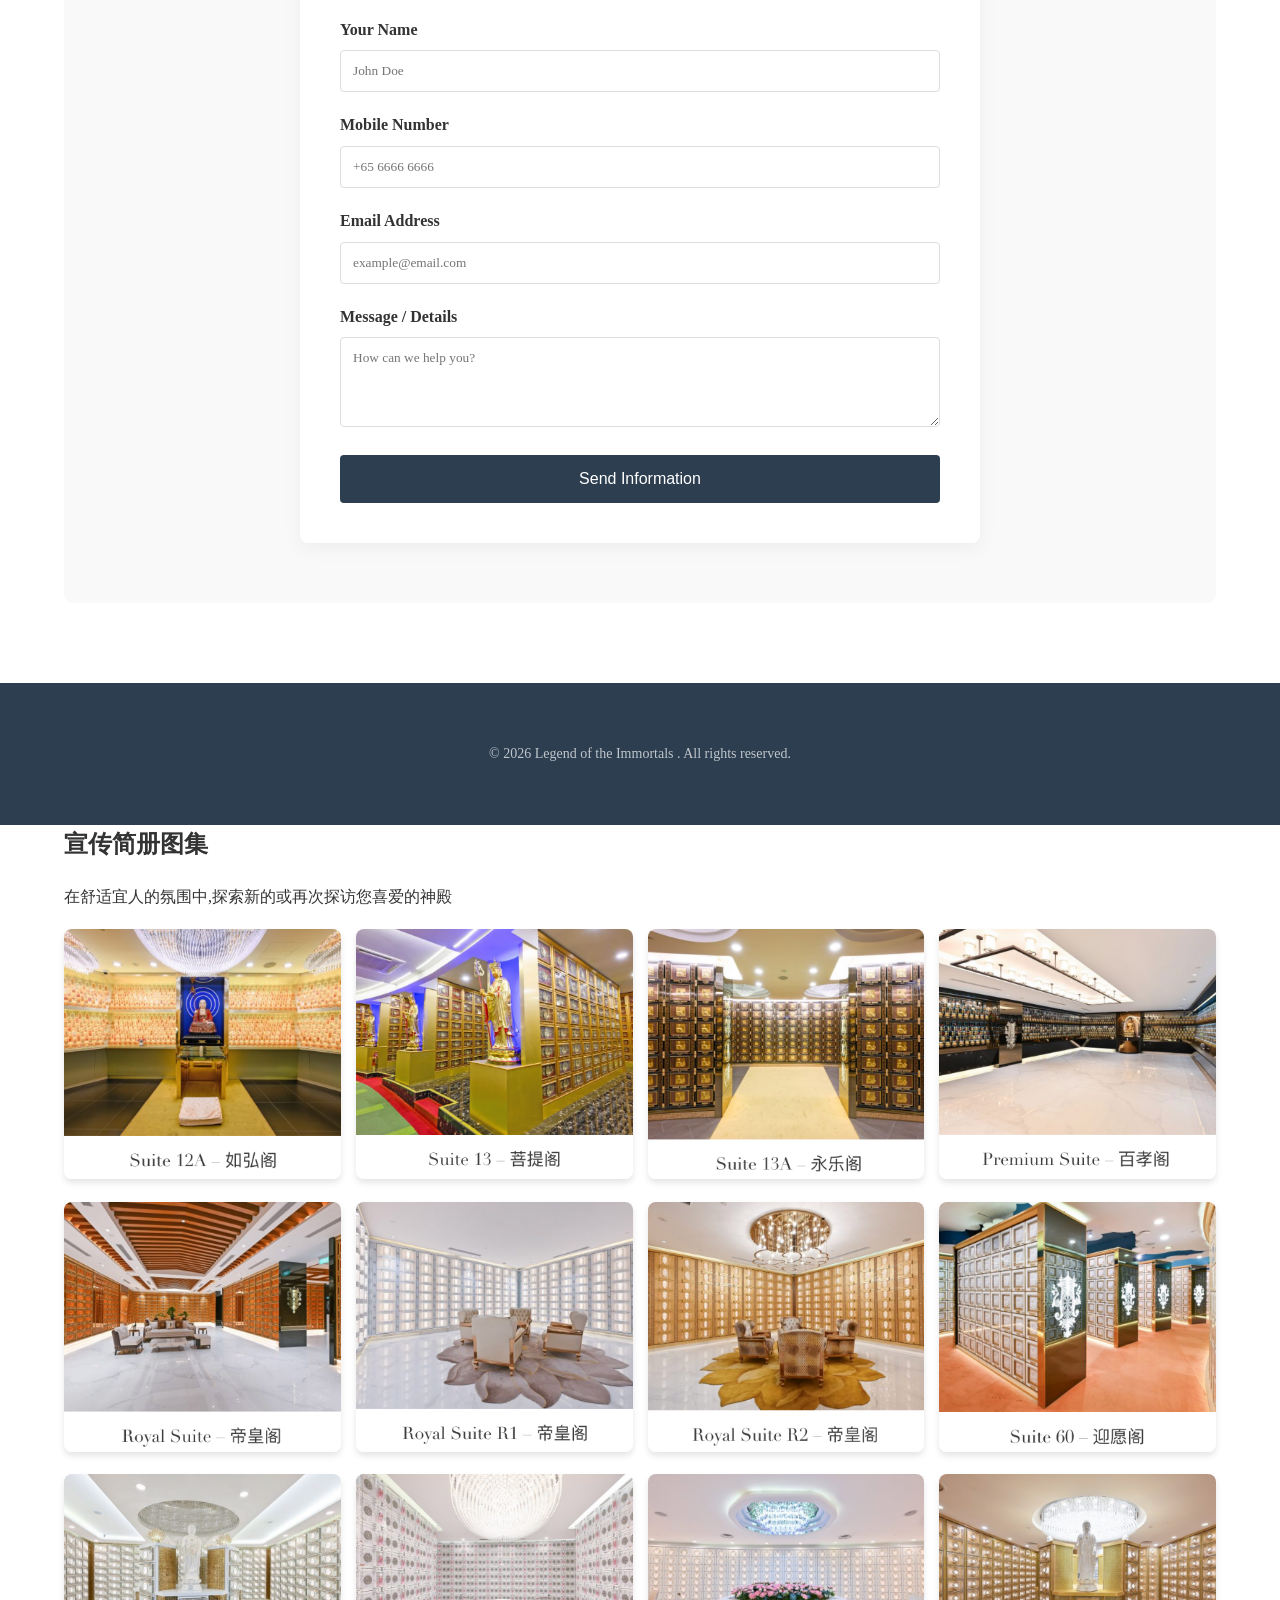
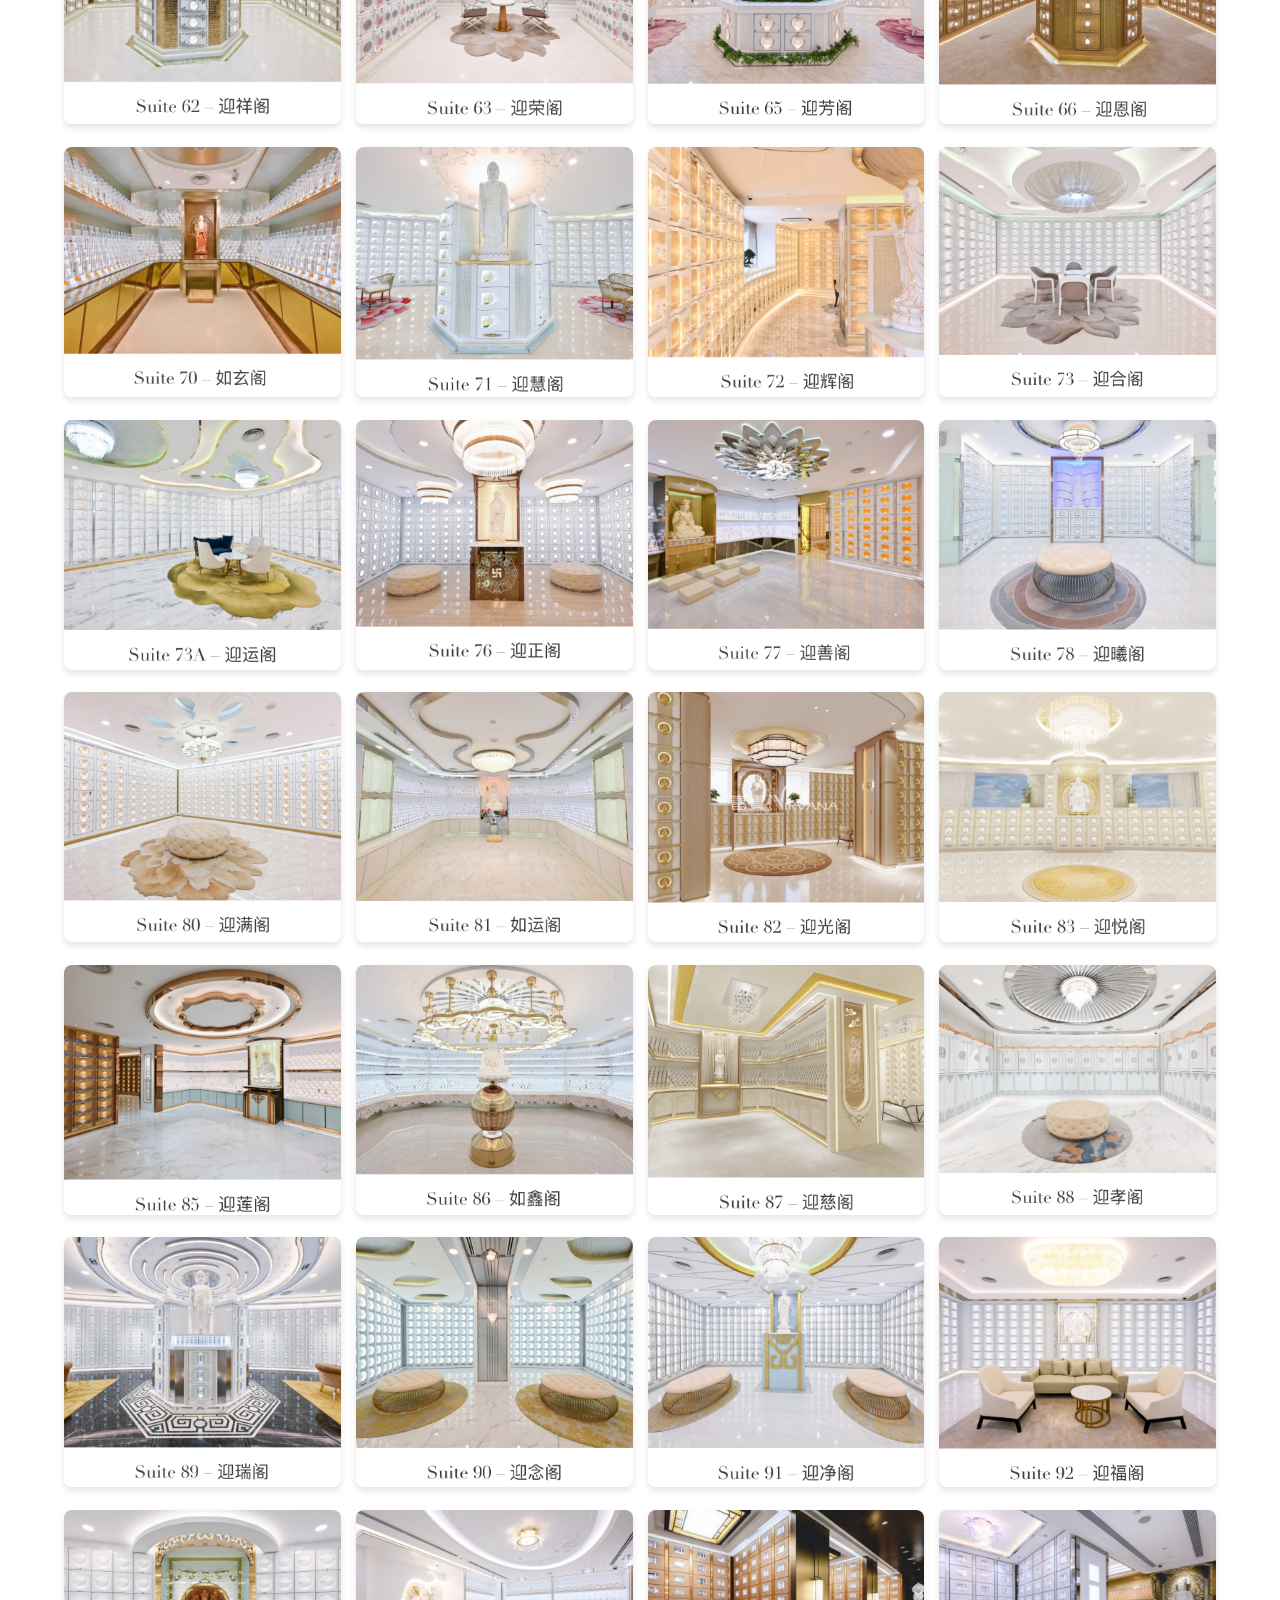
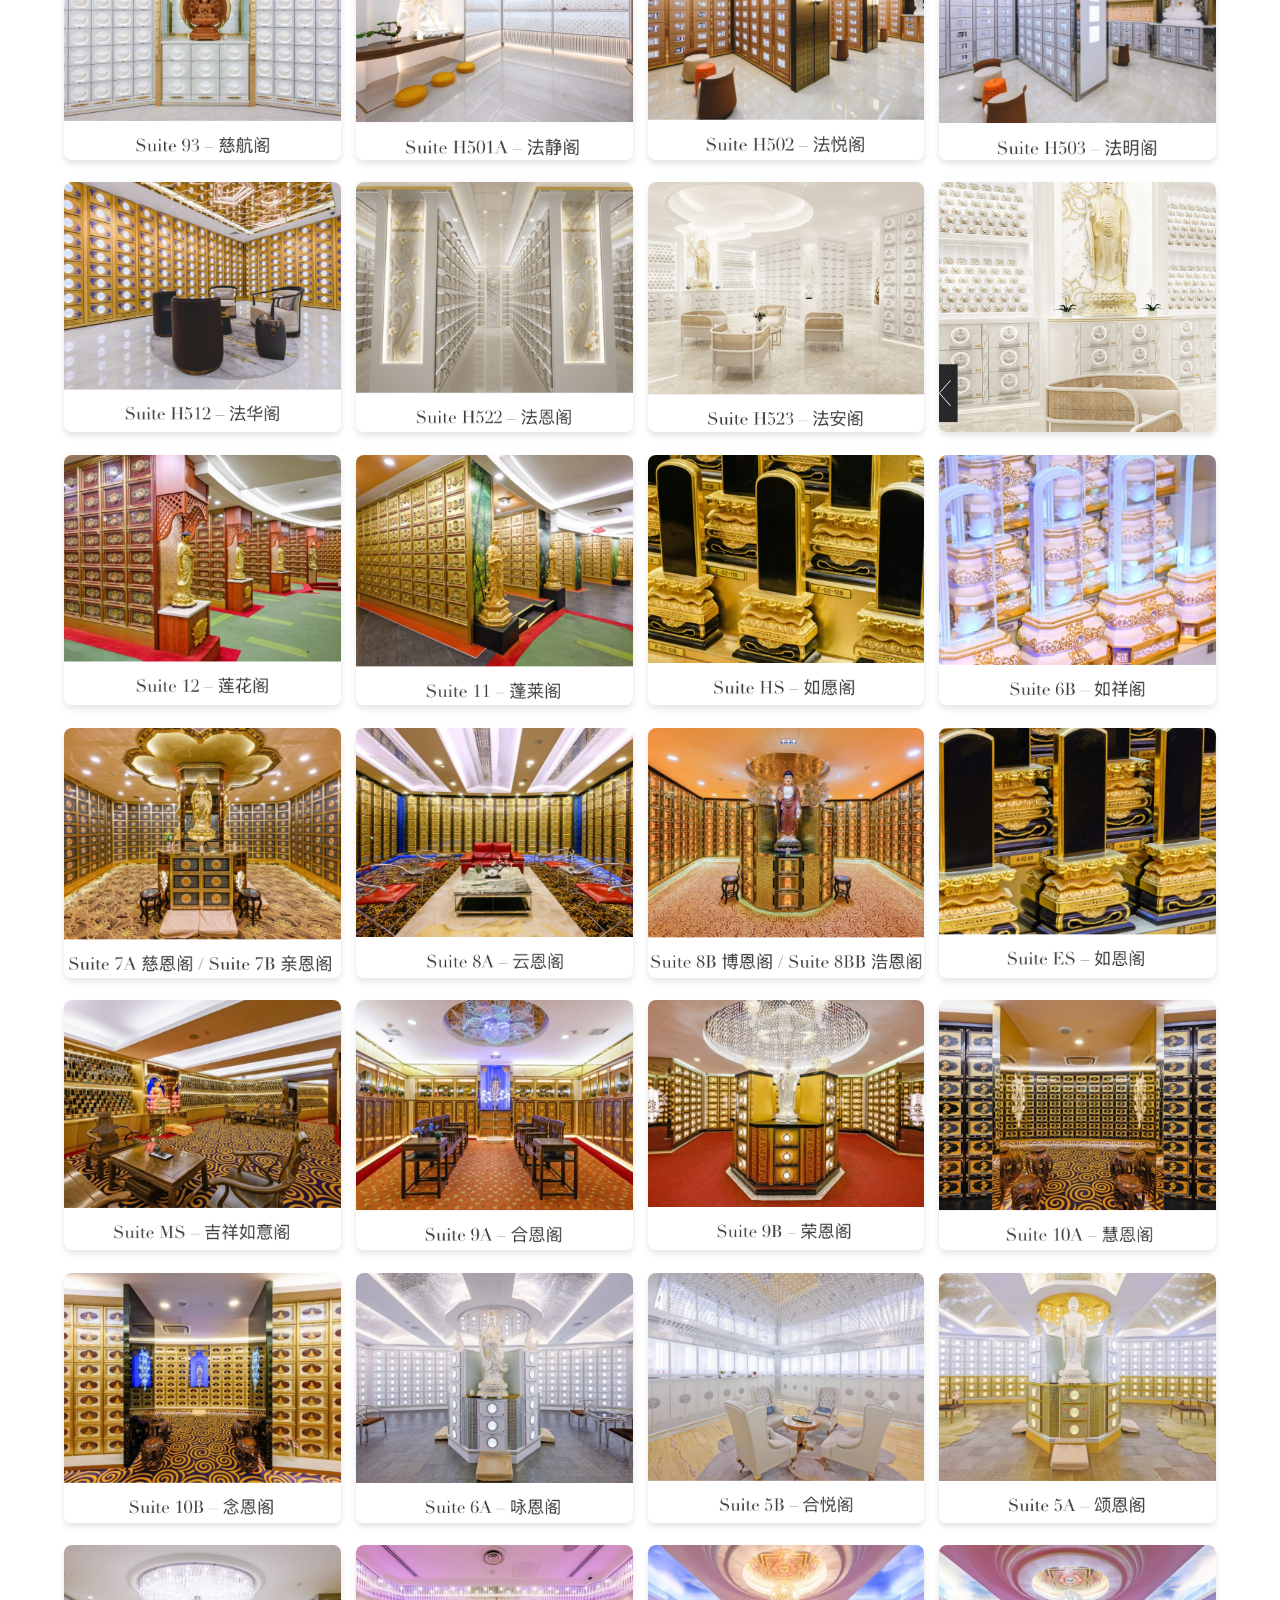
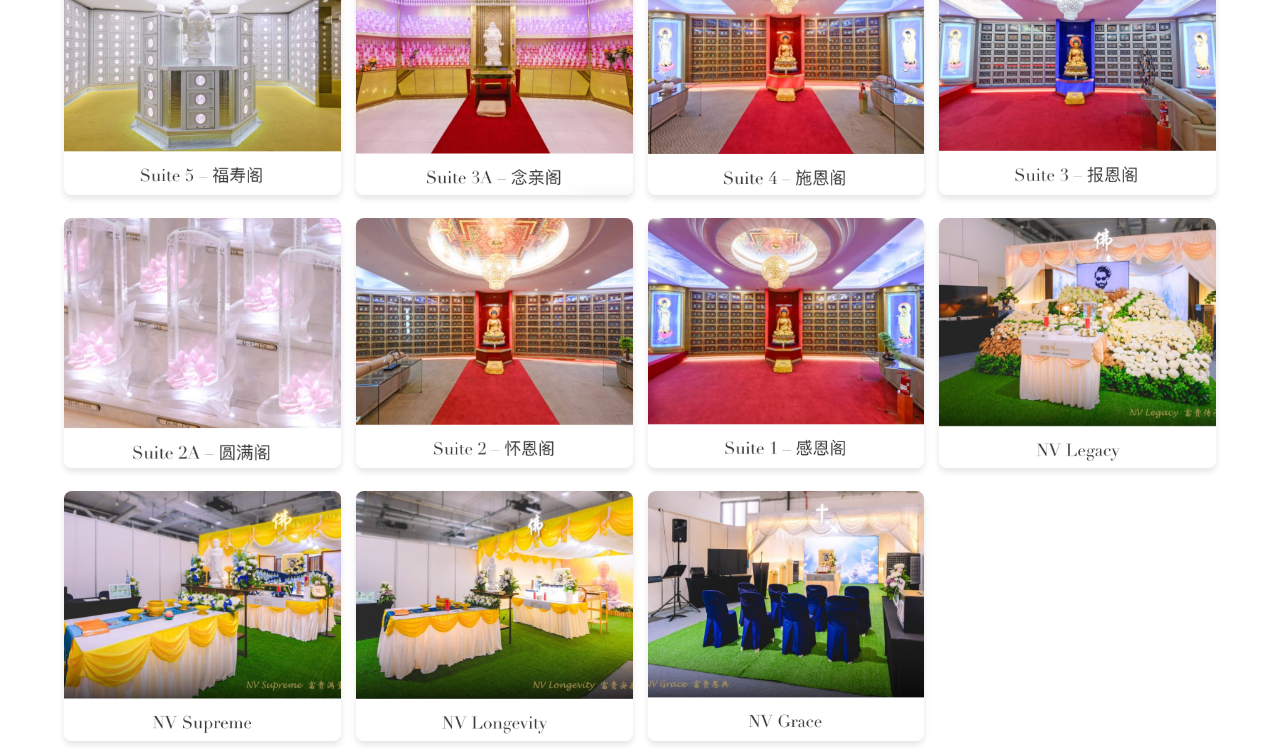
==== commit b3cc7e77: "Update index.html" ====
--- a/index.html
+++ b/index.html
@@ -746,7 +746,7 @@
       <p style="text-align: center; margin-bottom: 40px; color: #666;" data-i18n="form_desc">Please fill out the form below so we can better assist you.</p>
       <form action="nirvana.memorial@yahoo.com" method="post" enctype="text/plain" class="form-container">
         <div class="form-group">
-          <label data-i18n="form_name"></label>
+          <label data-i18n="form_name">Your Name</label>
           <input type="text" name="Name" required placeholder="John Doe">
         </div>
         <div class="form-group">
